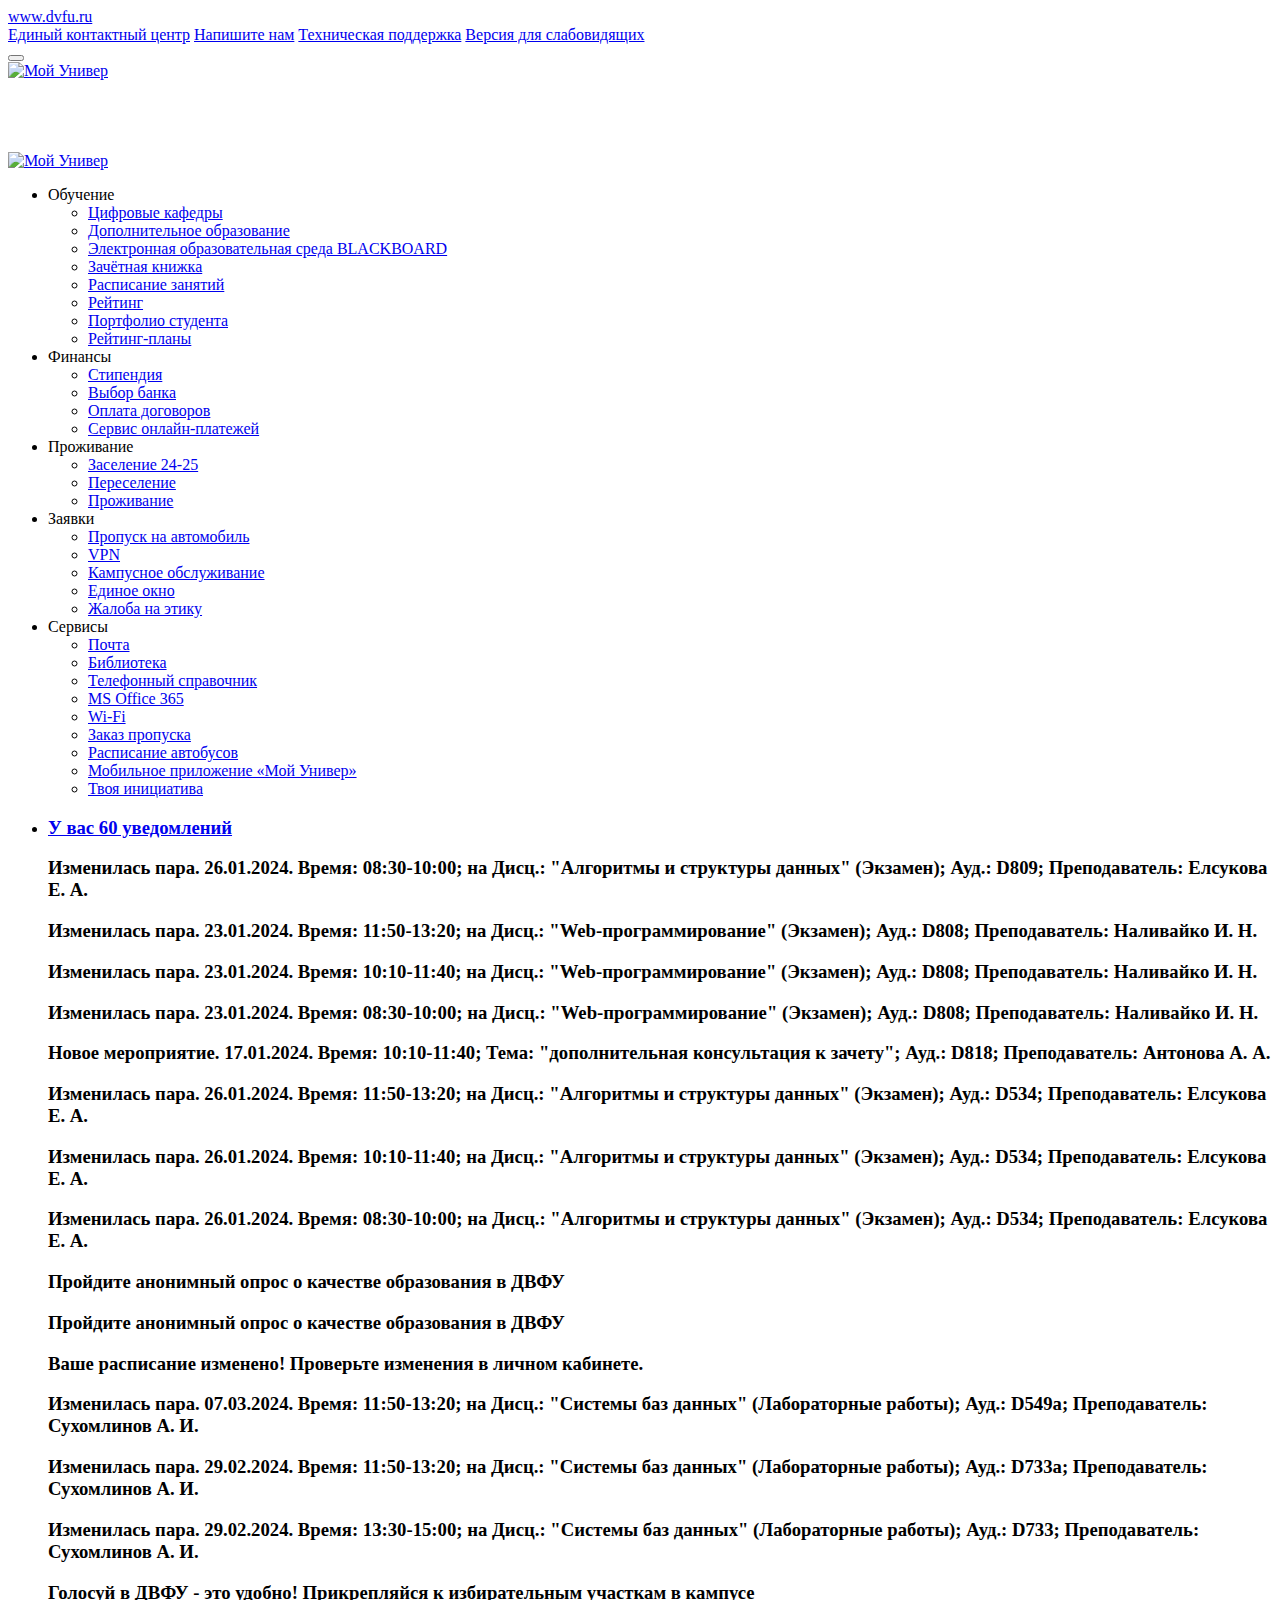
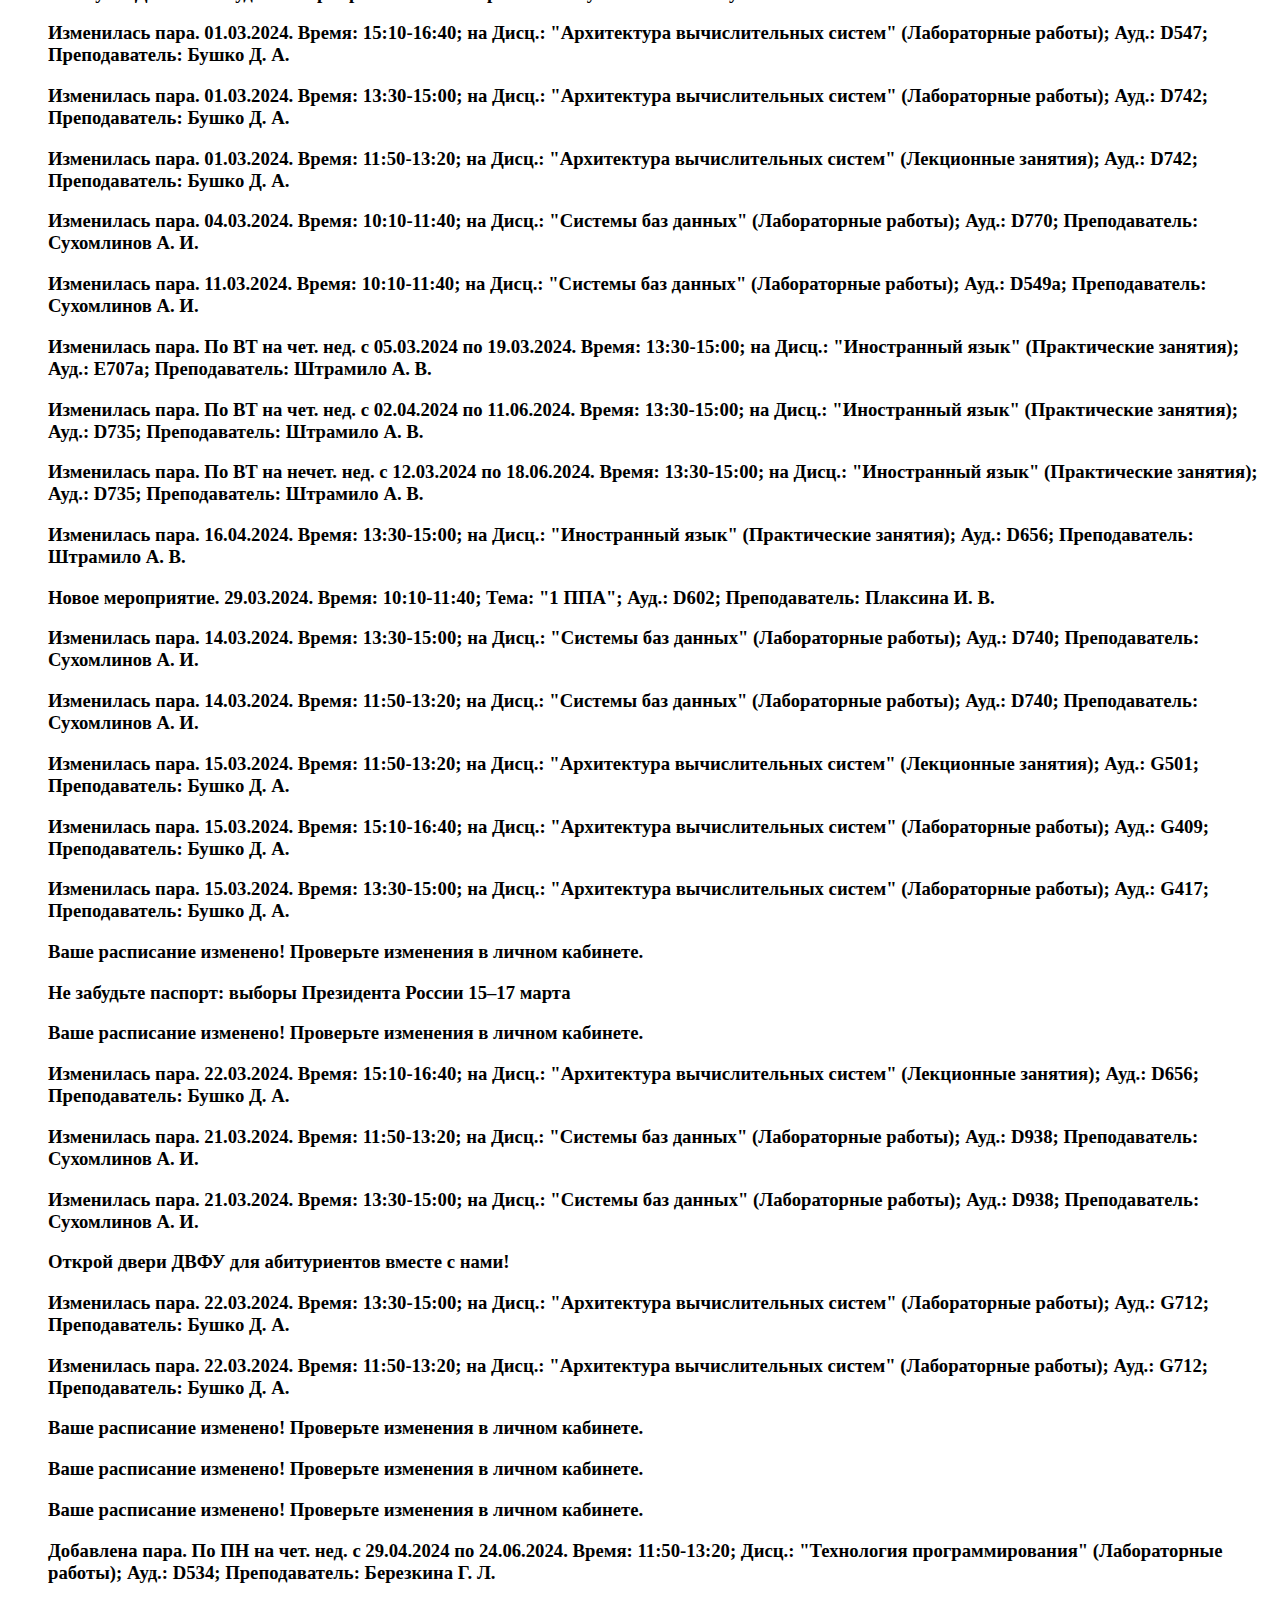
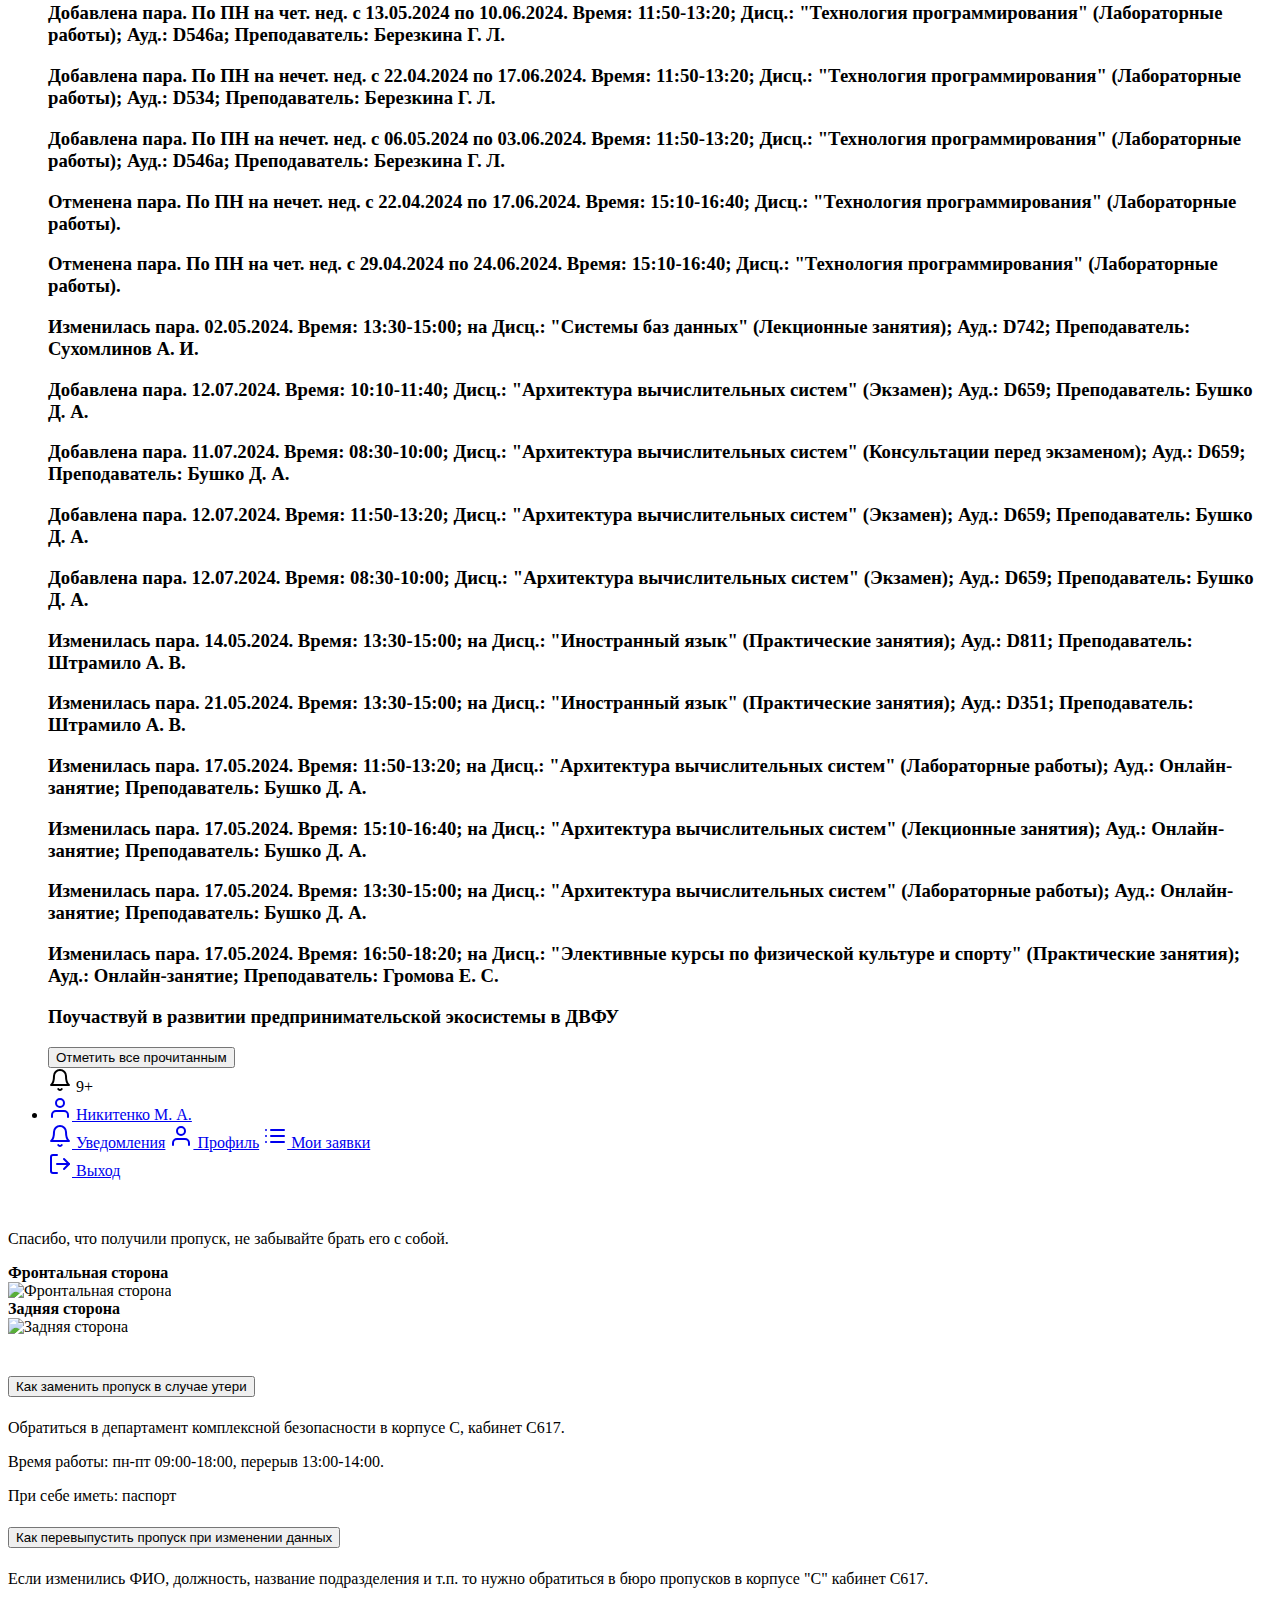
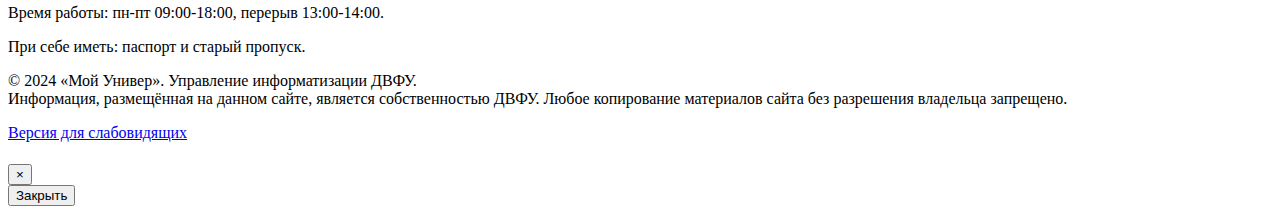
==== index.html @ 99bba761 "Add files via upload" ====
<!DOCTYPE html>
<html lang="ru"><head>
<meta http-equiv="content-type" content="text/html; charset=UTF-8">
    <meta http-equiv="X-UA-Compatible" content="IE=edge">
<meta charset="UTF-8">
<meta name="viewport" content="width=device-width, initial-scale=1">
<link rel="apple-touch-icon" href="https://univer.dvfu.ru/favicon/android-app-icon.webp?v=wAXxPe8bK4">
<link rel="shortcut icon" type="image/x-icon" href="https://univer.dvfu.ru/favicon/favicon.ico?v=wAXxPe8bK4">
<link rel="icon" type="image/png" sizes="16x16" href="https://univer.dvfu.ru/favicon/favicon-16x16.png?v=wAXxPe8bK4">
<link rel="icon" type="image/png" sizes="32x32" href="https://univer.dvfu.ru/favicon/favicon-32x32.png?v=wAXxPe8bK4">
<link rel="icon" type="image/png" sizes="48x48" href="https://univer.dvfu.ru/favicon/favicon-48x48.png?v=wAXxPe8bK4">
<link rel="manifest" href="https://univer.dvfu.ru/favicon/site.webmanifest?v=wAXxPe8bK4">
<link rel="mask-icon" href="https://univer.dvfu.ru/favicon/safari-pinned-tab.svg?v=wAXxPe8bK4" color="#5bbad5">
<meta name="apple-mobile-web-app-title" content="Мой Универ">
<meta name="application-name" content="Мой Универ">
<meta name="msapplication-TileColor" content="#2b5797">
<meta name="msapplication-TileImage" content="/favicon/mstile-144x144.png?v=wAXxPe8bK4">
<meta name="theme-color" content="#ffffff">

<meta name="apple-itunes-app" content="app-id=1508108372">
<meta name="google-play-app" content="app-id=ru.dvfu.univermobile">
<meta name="viewport" content="width=device-width, initial-scale=1.0">
<link rel="android-touch-icon" href="https://univer.dvfu.ru/favicon/android-app-icon.webp?v=wAXxPe8bK4">
<title>Заказ пропусков</title>
    <meta name="csrf-param" content="_csrf_univer">
<meta name="csrf-token" content="C3BTSju2RF48ddj6wgyXouMS9x3G5lmCY9jz1sazn-B-NxB-UPgtOVA6rJ-mPvyTi3ytL6moNMcHoMCQ8_zmvw==">
    <link href="%D0%97%D0%B0%D0%BA%D0%B0%D0%B7%20%D0%BF%D1%80%D0%BE%D0%BF%D1%83%D1%81%D0%BA%D0%BE%D0%B2_files/bootstrap.css" rel="stylesheet">
<link href="%D0%97%D0%B0%D0%BA%D0%B0%D0%B7%20%D0%BF%D1%80%D0%BE%D0%BF%D1%83%D1%81%D0%BA%D0%BE%D0%B2_files/app.css" rel="stylesheet">
<link href="%D0%97%D0%B0%D0%BA%D0%B0%D0%B7%20%D0%BF%D1%80%D0%BE%D0%BF%D1%83%D1%81%D0%BA%D0%BE%D0%B2_files/frontend.css" rel="stylesheet">
<link href="%D0%97%D0%B0%D0%BA%D0%B0%D0%B7%20%D0%BF%D1%80%D0%BE%D0%BF%D1%83%D1%81%D0%BA%D0%BE%D0%B2_files/notification.css" rel="stylesheet">
<script async="" src="%D0%97%D0%B0%D0%BA%D0%B0%D0%B7%20%D0%BF%D1%80%D0%BE%D0%BF%D1%83%D1%81%D0%BA%D0%BE%D0%B2_files/tag.js"></script><script>var appOptions = {"notificationUrl":"https:\/\/notify-univer.dvfu.ru\/api\/v1\/notifications","r":["undergraduate"],"t":"eyJ0eXAiOiJKV1QiLCJhbGciOiJIUzI1NiJ9.eyJpYXQiOjE3MTY4NjExMzQsImV4cCI6MTcxOTQ1MzEzNCwidWlkIjo1MzkzMiwidXNlcm5hbWUiOiJuaWtpdGVua28ubWEiLCJyb2xlIjoiYWRtaW4ifQ.15eblI_VGnPSDTKndE4finmcfzQtiFR2OF2ZHYJR0SM"};</script><style type="text/css">
.vue-modal-top,
.vue-modal-bottom,
.vue-modal-left,
.vue-modal-right,
.vue-modal-topRight,
.vue-modal-topLeft,
.vue-modal-bottomLeft,
.vue-modal-bottomRight {
  display: block;
  overflow: hidden;
  position: absolute;
  background: transparent;
  z-index: 9999999;
}
.vue-modal-topRight,
.vue-modal-topLeft,
.vue-modal-bottomLeft,
.vue-modal-bottomRight {
  width: 12px;
  height: 12px;
}
.vue-modal-top {
  right: 12;
  top: 0;
  width: 100%;
  height: 12px;
  cursor: n-resize;
}
.vue-modal-bottom {
  left: 0;
  bottom: 0;
  width: 100%;
  height: 12px;
  cursor: s-resize;
}
.vue-modal-left {
  left: 0;
  top: 0;
  width: 12px;
  height: 100%;
  cursor: w-resize;
}
.vue-modal-right {
  right: 0;
  top: 0;
  width: 12px;
  height: 100%;
  cursor: e-resize;
}
.vue-modal-topRight {
  right: 0;
  top: 0;
  background: transparent;
  cursor: ne-resize;
}
.vue-modal-topLeft {
  left: 0;
  top: 0;
  cursor: nw-resize;
}
.vue-modal-bottomLeft {
  left: 0;
  bottom: 0;
  cursor: sw-resize;
}
.vue-modal-bottomRight {
  right: 0;
  bottom: 0;
  cursor: se-resize;
}
#vue-modal-triangle::after {
  display: block;
  position: absolute;
  content: '';
  background: transparent;
  left: 0;
  top: 0;
  width: 0;
  height: 0;
  border-bottom: 10px solid #ddd;
  border-left: 10px solid transparent;
}
#vue-modal-triangle.clicked::after {
  border-bottom: 10px solid #369be9;
}
</style><style type="text/css">
.vm--block-scroll {
  overflow: hidden;
  width: 100vw;
}
.vm--container {
  position: fixed;
  box-sizing: border-box;
  left: 0;
  top: 0;
  width: 100%;
  height: 100vh;
  z-index: 999;
}
.vm--overlay {
  position: fixed;
  box-sizing: border-box;
  left: 0;
  top: 0;
  width: 100%;
  height: 100vh;
  background: rgba(0, 0, 0, 0.2);
  /* z-index: 999; */
  opacity: 1;
}
.vm--container.scrollable {
  height: 100%;
  min-height: 100vh;
  overflow-y: auto;
  -webkit-overflow-scrolling: touch;
}
.vm--modal {
  position: relative;
  overflow: hidden;
  box-sizing: border-box;

  background-color: white;
  border-radius: 3px;
  box-shadow: 0 20px 60px -2px rgba(27, 33, 58, 0.4);
}
.vm--container.scrollable .vm--modal {
  margin-bottom: 2px;
}
.vm--top-right-slot {
  display: block;
  position: absolute;
  right: 0;
  top: 0;
}
.vm-transition--overlay-enter-active,
.vm-transition--overlay-leave-active {
  transition: all 50ms;
}
.vm-transition--overlay-enter,
.vm-transition--overlay-leave-active {
  opacity: 0;
}
.vm-transition--modal-enter-active,
.vm-transition--modal-leave-active {
  transition: all 400ms;
}
.vm-transition--modal-enter,
.vm-transition--modal-leave-active {
  opacity: 0;
  transform: translateY(-20px);
}
.vm-transition--default-enter-active,
.vm-transition--default-leave-active {
  transition: all 2ms;
}
.vm-transition--default-enter,
.vm-transition--default-leave-active {
  opacity: 0;
}
</style><style type="text/css">
.vue-dialog {
  font-size: 14px;
}
.vue-dialog div {
  box-sizing: border-box;
}
.vue-dialog-content {
  flex: 1 0 auto;
  width: 100%;
  padding: 14px;
}
.vue-dialog-content-title {
  font-weight: 600;
  padding-bottom: 14px;
}
.vue-dialog-buttons {
  display: flex;
  flex: 0 1 auto;
  width: 100%;
  border-top: 1px solid #eee;
}
.vue-dialog-buttons-none {
  width: 100%;
  padding-bottom: 14px;
}
.vue-dialog-button {
  font-size: inherit;
  background: transparent;
  padding: 0;
  margin: 0;
  border: 0;
  cursor: pointer;
  box-sizing: border-box;
  line-height: 40px;
  height: 40px;
  color: inherit;
  font: inherit;
  outline: none;
}
.vue-dialog-button:hover {
  background: #f9f9f9;
}
.vue-dialog-button:active {
  background: #f3f3f3;
}
.vue-dialog-button:not(:first-of-type) {
  border-left: 1px solid #eee;
}
</style></head>
<body data-scrollprevented="false">



<div id="notify-bubble-layout" aria-atomic="true"></div>

<div class="panel" id="main">
    <div class="blue-top-header top-blue-header bg-blueColour py-2 d-none d-lg-block">
        <div class="container">
            <div class="row">
                <div class="col d-none d-md-inline-block">
                    <div class="">
                        <div class="float-left">
                            <a href="https://www.dvfu.ru/" title="ДВФУ" class="whiteColor text-uppercase font-weight-bold tc-whiteColor mb-0 mr-2 f-XS">www.dvfu.ru</a>
                        </div>
                        <div class="float-right">
                            <a href="https://univer.dvfu.ru/contacts" title="Единый контактный центр" class="whiteColor text-uppercase font-weight-bold tc-whiteColor mb-0 mr-2 f-XS">Единый контактный центр</a>
                            <a href="https://univer.dvfu.ru/feedback" title="Напишите нам" class="whiteColor text-uppercase font-weight-bold tc-whiteColor mb-0 mr-2 f-XS">Напишите нам</a>
                            <a href="https://1citil.dvfu.ru/itil_win/ru_RU/" title="Техническая поддержка" class="whiteColor text-uppercase font-weight-bold tc-whiteColor mb-0 mr-2 f-XS">Техническая поддержка</a>
                            <a href="#" class="bvi-open whiteColor text-uppercase font-weight-bold tc-whiteColor mb-0 mr-2 f-XS" title="Версия для слабовидящих"><i class="bvi-icon bvi-eye"></i> Версия для слабовидящих</a>
                        </div>
                    </div>
                </div>
            </div>
        </div>
    </div>

    <div class="bg-blur mobile-menu-blur" id="bg-blur" style="display: none;"></div>

    <header class="main-header " style="position: relative; top: 0px; margin-top: 0px;">
        <div class="container">
            <div class="row d-flex align-items-center">
                <div class="d-lg-none col-4 col-lg-3 align-baseline hamburger-btn">
                    <button class="hamburger hamburger--spin color-gray" type="button" id="mobileMenuOpen">
                    <span class="hamburger-box">
                        <span class="hamburger-inner"></span>
                    </span>
                    </button>
                </div>
                <div id="menu" class="menu d-lg-none" style="display: none">
                    <div class="menu-header"></div>
                    <div class="overflow-y-scroll pt-2 pb-7" id="menu-content">
                        <nav class="main-nav menu-vertical">
                            <ul>
                                <li>
                                    <a href="https://www.dvfu.ru/" target="_blank">
                                        <img src="%D0%97%D0%B0%D0%BA%D0%B0%D0%B7%20%D0%BF%D1%80%D0%BE%D0%BF%D1%83%D1%81%D0%BA%D0%BE%D0%B2_files/icon-sm-dvfu.svg" class="menu-icon mr-1">
                                        <span>Официальный сайт ДВФУ</span>
                                    </a>
                                </li>
                                <li>
                                    <a href="#" class="bvi-open">
                                        <svg xmlns="http://www.w3.org/2000/svg" width="24" height="24" viewBox="0 0 24 24" fill="none" stroke="currentColor" stroke-width="2" stroke-linecap="round" stroke-linejoin="round" class="feather feather-eye menu-icon mr-1"><path d="M1 12s4-8 11-8 11 8 11 8-4 8-11 8-11-8-11-8z"></path><circle cx="12" cy="12" r="3"></circle></svg>
                                        <span>Версия для слабовидящих</span>
                                    </a>
                                </li>
                            </ul>
                        </nav>
                        <nav class="main-nav menu-vertical">
                            <ul>
                                <li>
                                    <a href="https://univer.dvfu.ru/contacts" class="menu-link js-service-link">
                                        <svg xmlns="http://www.w3.org/2000/svg" width="24" height="24" viewBox="0 0 24 24" fill="none" stroke="currentColor" stroke-width="2" stroke-linecap="round" stroke-linejoin="round" class="feather feather-phone-call menu-icon mr-1"><path d="M15.05 5A5 5 0 0 1 19 8.95M15.05 1A9 9 0 0 1 23 8.94m-1 7.98v3a2 2 0 0 1-2.18 2 19.79 19.79 0 0 1-8.63-3.07 19.5 19.5 0 0 1-6-6 19.79 19.79 0 0 1-3.07-8.67A2 2 0 0 1 4.11 2h3a2 2 0 0 1 2 1.72 12.84 12.84 0 0 0 .7 2.81 2 2 0 0 1-.45 2.11L8.09 9.91a16 16 0 0 0 6 6l1.27-1.27a2 2 0 0 1 2.11-.45 12.84 12.84 0 0 0 2.81.7A2 2 0 0 1 22 16.92z"></path></svg>
                                        <span>Единый контактный центр</span>
                                    </a>
                                </li>
                                <li>
                                    <a href="https://univer.dvfu.ru/feedback" class="menu-link js-service-link">
                                        <svg xmlns="http://www.w3.org/2000/svg" width="24" height="24" viewBox="0 0 24 24" fill="none" stroke="currentColor" stroke-width="2" stroke-linecap="round" stroke-linejoin="round" class="feather feather-send menu-icon mr-1"><line x1="22" y1="2" x2="11" y2="13"></line><polygon points="22 2 15 22 11 13 2 9 22 2"></polygon></svg>
                                        <span>Напишите нам</span>
                                    </a>
                                </li>
                                <li>
                                    <a href="https://1citil.dvfu.ru/itil_win/ru_RU/" class="menu-link js-service-link">
                                        <svg xmlns="http://www.w3.org/2000/svg" width="24" height="24" viewBox="0 0 24 24" fill="none" stroke="currentColor" stroke-width="2" stroke-linecap="round" stroke-linejoin="round" class="feather feather-headphones menu-icon mr-1"><path d="M3 18v-6a9 9 0 0 1 18 0v6"></path><path d="M21 19a2 2 0 0 1-2 2h-1a2 2 0 0 1-2-2v-3a2 2 0 0 1 2-2h3zM3 19a2 2 0 0 0 2 2h1a2 2 0 0 0 2-2v-3a2 2 0 0 0-2-2H3z"></path></svg>
                                        <span>Техническая поддержка</span>
                                    </a>
                                </li>
                            </ul>
                        </nav>
                        <nav class="main-nav menu-vertical"><ul><li><h3>Обучение</h3><ul><li><a class="menu-link js-service-link" href="https://dpo.dvfu.ru/dd-new" data-service-id="93" data-service-title="Цифровые кафедры" data-service-name="dpo-link"><span class="service-icon menu-icon service-icon__dpo-link"></span> <span>Цифровые кафедры</span></a></li><li><a class="menu-link js-service-link" href="https://dpo.dvfu.ru/" data-service-id="90" data-service-title="Дополнительное образование" data-service-name="furtherEducation"><span class="service-icon menu-icon service-icon__furtherEducation"></span> <span>Дополнительное образование</span></a></li><li><a class="menu-link js-service-link" href="https://univer.dvfu.ru/page/service/blackboard" data-service-id="5" data-service-title="Электронная образовательная среда BLACKBOARD" data-service-name="blackboard"><span class="service-icon menu-icon service-icon__blackboard"></span> <span>Электронная образовательная среда BLACKBOARD</span></a></li><li><a class="menu-link js-service-link" href="https://univer.dvfu.ru/gradebook" data-service-id="31" data-service-title="Зачётная книжка" data-service-name="new-egradebook"><span class="service-icon menu-icon service-icon__new-egradebook"></span> <span>Зачётная книжка</span></a></li><li><a class="menu-link js-service-link" href="https://univer.dvfu.ru/schedule" data-service-id="48" data-service-title="Расписание занятий" data-service-name="class-schedules"><span class="service-icon menu-icon service-icon__class-schedules"></span> <span>Расписание занятий</span></a></li><li><a class="menu-link js-service-link" href="https://univer.dvfu.ru/rau" data-service-id="65" data-service-title="Рейтинг" data-service-name="rau"><span class="service-icon menu-icon service-icon__rau"></span> <span>Рейтинг</span></a></li><li><a class="menu-link js-service-link" href="https://univer.dvfu.ru/profile/portfolio" data-service-id="67" data-service-title="Портфолио студента" data-service-name="portfolio-student"><span class="service-icon menu-icon service-icon__portfolio-student"></span> <span>Портфолио студента</span></a></li><li><a class="menu-link js-service-link" href="https://univer.dvfu.ru/brs/rating-plan/" data-service-id="69" data-service-title="Рейтинг-планы" data-service-name="rating-plans"><span class="service-icon menu-icon service-icon__rating-plans"></span> <span>Рейтинг-планы</span></a></li></ul></li><li><h3>Финансы</h3><ul><li><a class="menu-link js-service-link" href="https://univer.dvfu.ru/payment/grant" data-service-id="36" data-service-title="Стипендия" data-service-name="grant"><span class="service-icon menu-icon service-icon__grant"></span> <span>Стипендия</span></a></li><li><a class="menu-link js-service-link" href="https://univer.dvfu.ru/bank/choose-bank/index" data-service-id="88" data-service-title="Выбор банка" data-service-name="choose-bank"><span class="service-icon menu-icon service-icon__choose-bank"></span> <span>Выбор банка</span></a></li><li><a class="menu-link js-service-link" href="https://univer.dvfu.ru/payment/contract/" data-service-id="85" data-service-title="Оплата договоров" data-service-name="contract-payment"><span class="service-icon menu-icon service-icon__contract-payment"></span> <span>Оплата договоров</span></a></li><li><a class="menu-link js-service-link" href="https://pay.dvfu.ru/" data-service-id="86" data-service-title="Сервис онлайн-платежей" data-service-name="pay-dvfu"><span class="service-icon menu-icon service-icon__pay-dvfu"></span> <span>Сервис онлайн-платежей</span></a></li></ul></li><li><h3>Проживание</h3><ul><li><a class="menu-link js-service-link" href="https://univer.dvfu.ru/settle" data-service-id="63" data-service-title="Заселение 24-25" data-service-name="settle"><span class="service-icon menu-icon service-icon__settle"></span> <span>Заселение 24-25</span></a></li><li><a class="menu-link js-service-link" href="https://univer.dvfu.ru/resettle" data-service-id="70" data-service-title="Переселение" data-service-name="resettle"><span class="service-icon menu-icon service-icon__resettle"></span> <span>Переселение</span></a></li><li><a class="menu-link js-service-link" href="https://univer.dvfu.ru/accommodation" data-service-id="71" data-service-title="Проживание" data-service-name="accommodation"><span class="service-icon menu-icon service-icon__accommodation"></span> <span>Проживание</span></a></li></ul></li><li><h3>Заявки</h3><ul><li><a class="menu-link js-service-link" href="https://univer.dvfu.ru/mfc/default/enquiry?id=car-pass" data-service-id="1" data-service-title="Пропуск на автомобиль" data-service-name="car-pass"><span class="service-icon menu-icon service-icon__car-pass"></span> <span>Пропуск на автомобиль</span></a></li><li><a class="menu-link js-service-link" href="https://univer.dvfu.ru/page/service/vpn-access" data-service-id="15" data-service-title="VPN" data-service-name="vpn-access"><span class="service-icon menu-icon service-icon__vpn-access"></span> <span>VPN</span></a></li><li><a class="menu-link js-service-link" href="https://univer.dvfu.ru/mfc/default/enquiry?id=facility-maintenance-request" data-service-id="42" data-service-title="Кампусное обслуживание" data-service-name="room-workplace-service"><span class="service-icon menu-icon service-icon__room-workplace-service"></span> <span>Кампусное обслуживание</span></a></li><li><a class="menu-link js-service-link" href="https://univer.dvfu.ru/mfc" data-service-id="80" data-service-title="Единое окно" data-service-name="mfc"><span class="service-icon menu-icon service-icon__mfc"></span> <span>Единое окно</span></a></li><li><a class="menu-link js-service-link" href="https://www.dvfu.ru/about/rectorate/32416/the-department-of-personnel-management/the-committee-on-ethics-and-official-conduct-of-employees-of-the-university/" data-service-id="92" data-service-title="Жалоба на этику" data-service-name="ethics-violation-complaint"><span class="service-icon menu-icon service-icon__ethics-violation-complaint"></span> <span>Жалоба на этику</span></a></li></ul></li><li><h3>Сервисы</h3><ul><li><a class="menu-link js-service-link" href="https://univer.dvfu.ru/page/service/email" data-service-id="16" data-service-title="Почта" data-service-name="email"><span class="service-icon menu-icon service-icon__email"></span> <span>Почта</span></a></li><li><a class="menu-link js-service-link" href="https://univer.dvfu.ru/page/service/library" data-service-id="21" data-service-title="Библиотека" data-service-name="library"><span class="service-icon menu-icon service-icon__library"></span> <span>Библиотека</span></a></li><li><a class="menu-link js-service-link" href="https://univer.dvfu.ru/phonebook" data-service-id="33" data-service-title="Телефонный справочник" data-service-name="phonebook"><span class="service-icon menu-icon service-icon__phonebook"></span> <span>Телефонный справочник</span></a></li><li><a class="menu-link js-service-link" href="https://univer.dvfu.ru/page/service/microsoft-office-365" data-service-id="38" data-service-title="MS Office 365" data-service-name="microsoft-office-365"><span class="service-icon menu-icon service-icon__microsoft-office-365"></span> <span>MS Office 365</span></a></li><li><a class="menu-link js-service-link" href="https://univer.dvfu.ru/page/service/wi-fi-access" data-service-id="47" data-service-title="Wi-Fi" data-service-name="wi-fi-access"><span class="service-icon menu-icon service-icon__wi-fi-access"></span> <span>Wi-Fi</span></a></li><li><a class="menu-link js-service-link" href="https://univer.dvfu.ru/pass" data-service-id="68" data-service-title="Заказ пропуска" data-service-name="pass"><span class="service-icon menu-icon service-icon__pass"></span> <span>Заказ пропуска</span></a></li><li><a class="menu-link js-service-link" href="https://univer.dvfu.ru/page/service/bus_schedule" data-service-id="75" data-service-title="Расписание автобусов" data-service-name="bus_schedule"><span class="service-icon menu-icon service-icon__bus_schedule"></span> <span>Расписание автобусов</span></a></li><li><a class="menu-link js-service-link" href="https://univer.dvfu.ru/page/service/mobile-app" data-service-id="83" data-service-title="Мобильное приложение «Мой Универ»" data-service-name="mobile-app"><span class="service-icon menu-icon service-icon__mobile-app"></span> <span>Мобильное приложение «Мой Универ»</span></a></li><li><a class="menu-link js-service-link" href="https://univer.dvfu.ru/studentProject" data-service-id="87" data-service-title="Твоя инициатива" data-service-name="student-project"><span class="service-icon menu-icon service-icon__student-project"></span> <span>Твоя инициатива</span></a></li></ul></li></ul></nav>                    </div>
                </div>
                <div class="col-4 col-lg-2 col-xl-2 px-1 logo-div">
                                        <a href="https://univer.dvfu.ru/" title="Мой Универ" class="border-0">
                                            <div id="desktopLogoDiv" class="d-none d-lg-block position-relative" style="height: 90px;">
                            <img id="desktopLogo" class="img-fluid position-relative main-logo" alt="Мой Универ" title="Мой Универ" src="%D0%97%D0%B0%D0%BA%D0%B0%D0%B7%20%D0%BF%D1%80%D0%BE%D0%BF%D1%83%D1%81%D0%BA%D0%BE%D0%B2_files/img-myuniver-logo.svg" style="">
                            <img id="desktopLogoMin" class="img-fluid position-absolute main-logo my-auto" style="height: 40px; top: 0px; bottom: 0px; display: none;" alt="Мой Универ" title="Мой Универ" src="%D0%97%D0%B0%D0%BA%D0%B0%D0%B7%20%D0%BF%D1%80%D0%BE%D0%BF%D1%83%D1%81%D0%BA%D0%BE%D0%B2_files/img-logo-symbol.svg">
                        </div>
                        <img id="mobileLogo" class="img-fluid d-lg-none position-relative main-logo" alt="Мой Универ" title="Мой Универ" src="%D0%97%D0%B0%D0%BA%D0%B0%D0%B7%20%D0%BF%D1%80%D0%BE%D0%BF%D1%83%D1%81%D0%BA%D0%BE%D0%B2_files/img-logo-symbol.svg">
                                            </a>
                                        </div>
                <div class="d-none d-lg-block col-lg-8 col-xl-7 position-static">
                    <nav class="main-nav menu-horizontal"><ul class="nav"><li><a id="dropdown-study" class="btn btn-link dropdown-toggle f-M" data-toggle="dropdown" aria-haspopup="true" aria-expanded="false">Обучение</a><ul class="dropdown-menu shadow-dropdown" aria-labelledby="dropdown-study"><li><a class="menu-link js-service-link" href="https://dpo.dvfu.ru/dd-new" data-service-id="93" data-service-title="Цифровые кафедры" data-service-name="dpo-link"><span class="service-icon menu-icon service-icon__dpo-link"></span> <span>Цифровые кафедры</span></a></li><li><a class="menu-link js-service-link" href="https://dpo.dvfu.ru/" data-service-id="90" data-service-title="Дополнительное образование" data-service-name="furtherEducation"><span class="service-icon menu-icon service-icon__furtherEducation"></span> <span>Дополнительное образование</span></a></li><li><a class="menu-link js-service-link" href="https://univer.dvfu.ru/page/service/blackboard" data-service-id="5" data-service-title="Электронная образовательная среда BLACKBOARD" data-service-name="blackboard"><span class="service-icon menu-icon service-icon__blackboard"></span> <span>Электронная образовательная среда BLACKBOARD</span></a></li><li><a class="menu-link js-service-link" href="https://univer.dvfu.ru/gradebook" data-service-id="31" data-service-title="Зачётная книжка" data-service-name="new-egradebook"><span class="service-icon menu-icon service-icon__new-egradebook"></span> <span>Зачётная книжка</span></a></li><li><a class="menu-link js-service-link" href="https://univer.dvfu.ru/schedule" data-service-id="48" data-service-title="Расписание занятий" data-service-name="class-schedules"><span class="service-icon menu-icon service-icon__class-schedules"></span> <span>Расписание занятий</span></a></li><li><a class="menu-link js-service-link" href="https://univer.dvfu.ru/rau" data-service-id="65" data-service-title="Рейтинг" data-service-name="rau"><span class="service-icon menu-icon service-icon__rau"></span> <span>Рейтинг</span></a></li><li><a class="menu-link js-service-link" href="https://univer.dvfu.ru/profile/portfolio" data-service-id="67" data-service-title="Портфолио студента" data-service-name="portfolio-student"><span class="service-icon menu-icon service-icon__portfolio-student"></span> <span>Портфолио студента</span></a></li><li><a class="menu-link js-service-link" href="https://univer.dvfu.ru/brs/rating-plan/" data-service-id="69" data-service-title="Рейтинг-планы" data-service-name="rating-plans"><span class="service-icon menu-icon service-icon__rating-plans"></span> <span>Рейтинг-планы</span></a></li></ul></li><li><a id="dropdown-finance" class="btn btn-link dropdown-toggle f-M" data-toggle="dropdown" aria-haspopup="true" aria-expanded="false">Финансы</a><ul class="dropdown-menu shadow-dropdown" aria-labelledby="dropdown-finance"><li><a class="menu-link js-service-link" href="https://univer.dvfu.ru/payment/grant" data-service-id="36" data-service-title="Стипендия" data-service-name="grant"><span class="service-icon menu-icon service-icon__grant"></span> <span>Стипендия</span></a></li><li><a class="menu-link js-service-link" href="https://univer.dvfu.ru/bank/choose-bank/index" data-service-id="88" data-service-title="Выбор банка" data-service-name="choose-bank"><span class="service-icon menu-icon service-icon__choose-bank"></span> <span>Выбор банка</span></a></li><li><a class="menu-link js-service-link" href="https://univer.dvfu.ru/payment/contract/" data-service-id="85" data-service-title="Оплата договоров" data-service-name="contract-payment"><span class="service-icon menu-icon service-icon__contract-payment"></span> <span>Оплата договоров</span></a></li><li><a class="menu-link js-service-link" href="https://pay.dvfu.ru/" data-service-id="86" data-service-title="Сервис онлайн-платежей" data-service-name="pay-dvfu"><span class="service-icon menu-icon service-icon__pay-dvfu"></span> <span>Сервис онлайн-платежей</span></a></li></ul></li><li><a id="dropdown-accommodation" class="btn btn-link dropdown-toggle f-M" data-toggle="dropdown" aria-haspopup="true" aria-expanded="false">Проживание</a><ul class="dropdown-menu shadow-dropdown" aria-labelledby="dropdown-accommodation"><li><a class="menu-link js-service-link" href="https://univer.dvfu.ru/settle" data-service-id="63" data-service-title="Заселение 24-25" data-service-name="settle"><span class="service-icon menu-icon service-icon__settle"></span> <span>Заселение 24-25</span></a></li><li><a class="menu-link js-service-link" href="https://univer.dvfu.ru/resettle" data-service-id="70" data-service-title="Переселение" data-service-name="resettle"><span class="service-icon menu-icon service-icon__resettle"></span> <span>Переселение</span></a></li><li><a class="menu-link js-service-link" href="https://univer.dvfu.ru/accommodation" data-service-id="71" data-service-title="Проживание" data-service-name="accommodation"><span class="service-icon menu-icon service-icon__accommodation"></span> <span>Проживание</span></a></li></ul></li><li><a id="dropdown-applications" class="btn btn-link dropdown-toggle f-M" data-toggle="dropdown" aria-haspopup="true" aria-expanded="false">Заявки</a><ul class="dropdown-menu shadow-dropdown" aria-labelledby="dropdown-applications"><li><a class="menu-link js-service-link" href="https://univer.dvfu.ru/mfc/default/enquiry?id=car-pass" data-service-id="1" data-service-title="Пропуск на автомобиль" data-service-name="car-pass"><span class="service-icon menu-icon service-icon__car-pass"></span> <span>Пропуск на автомобиль</span></a></li><li><a class="menu-link js-service-link" href="https://univer.dvfu.ru/page/service/vpn-access" data-service-id="15" data-service-title="VPN" data-service-name="vpn-access"><span class="service-icon menu-icon service-icon__vpn-access"></span> <span>VPN</span></a></li><li><a class="menu-link js-service-link" href="https://univer.dvfu.ru/mfc/default/enquiry?id=facility-maintenance-request" data-service-id="42" data-service-title="Кампусное обслуживание" data-service-name="room-workplace-service"><span class="service-icon menu-icon service-icon__room-workplace-service"></span> <span>Кампусное обслуживание</span></a></li><li><a class="menu-link js-service-link" href="https://univer.dvfu.ru/mfc" data-service-id="80" data-service-title="Единое окно" data-service-name="mfc"><span class="service-icon menu-icon service-icon__mfc"></span> <span>Единое окно</span></a></li><li><a class="menu-link js-service-link" href="https://www.dvfu.ru/about/rectorate/32416/the-department-of-personnel-management/the-committee-on-ethics-and-official-conduct-of-employees-of-the-university/" data-service-id="92" data-service-title="Жалоба на этику" data-service-name="ethics-violation-complaint"><span class="service-icon menu-icon service-icon__ethics-violation-complaint"></span> <span>Жалоба на этику</span></a></li></ul></li><li><a id="dropdown-services" class="btn btn-link dropdown-toggle f-M" data-toggle="dropdown" aria-haspopup="true" aria-expanded="false">Сервисы</a><ul class="dropdown-menu shadow-dropdown" aria-labelledby="dropdown-services"><li><a class="menu-link js-service-link" href="https://univer.dvfu.ru/page/service/email" data-service-id="16" data-service-title="Почта" data-service-name="email"><span class="service-icon menu-icon service-icon__email"></span> <span>Почта</span></a></li><li><a class="menu-link js-service-link" href="https://univer.dvfu.ru/page/service/library" data-service-id="21" data-service-title="Библиотека" data-service-name="library"><span class="service-icon menu-icon service-icon__library"></span> <span>Библиотека</span></a></li><li><a class="menu-link js-service-link" href="https://univer.dvfu.ru/phonebook" data-service-id="33" data-service-title="Телефонный справочник" data-service-name="phonebook"><span class="service-icon menu-icon service-icon__phonebook"></span> <span>Телефонный справочник</span></a></li><li><a class="menu-link js-service-link" href="https://univer.dvfu.ru/page/service/microsoft-office-365" data-service-id="38" data-service-title="MS Office 365" data-service-name="microsoft-office-365"><span class="service-icon menu-icon service-icon__microsoft-office-365"></span> <span>MS Office 365</span></a></li><li><a class="menu-link js-service-link" href="https://univer.dvfu.ru/page/service/wi-fi-access" data-service-id="47" data-service-title="Wi-Fi" data-service-name="wi-fi-access"><span class="service-icon menu-icon service-icon__wi-fi-access"></span> <span>Wi-Fi</span></a></li><li><a class="menu-link js-service-link" href="https://univer.dvfu.ru/pass" data-service-id="68" data-service-title="Заказ пропуска" data-service-name="pass"><span class="service-icon menu-icon service-icon__pass"></span> <span>Заказ пропуска</span></a></li><li><a class="menu-link js-service-link" href="https://univer.dvfu.ru/page/service/bus_schedule" data-service-id="75" data-service-title="Расписание автобусов" data-service-name="bus_schedule"><span class="service-icon menu-icon service-icon__bus_schedule"></span> <span>Расписание автобусов</span></a></li><li><a class="menu-link js-service-link" href="https://univer.dvfu.ru/page/service/mobile-app" data-service-id="83" data-service-title="Мобильное приложение «Мой Универ»" data-service-name="mobile-app"><span class="service-icon menu-icon service-icon__mobile-app"></span> <span>Мобильное приложение «Мой Универ»</span></a></li><li><a class="menu-link js-service-link" href="https://univer.dvfu.ru/studentProject" data-service-id="87" data-service-title="Твоя инициатива" data-service-name="student-project"><span class="service-icon menu-icon service-icon__student-project"></span> <span>Твоя инициатива</span></a></li></ul></li></ul></nav>                </div>
                <div class="col-4 col-lg-2 col-xl-3 pl-0 align-baseline">
                    <nav class="actions-nav">
                        <ul class="nav f-M justify-content-end">
                            <li class="nav-item">
                                <div tabindex="-1" class="nav-link pl-0"><div class="notification-popup shadow-dropdown d-none"><h3 class="nothing"><a href="https://univer.dvfu.ru/notification/">У вас 60 уведомлений</a></h3> <div class="notification-popup__notifications mb-2"><div class="notify-element info"><h3 class="notification-header">Изменилась
 пара.  26.01.2024. Время: 08:30-10:00; на Дисц.: "Алгоритмы и структуры
 данных" (Экзамен); Ауд.: D809; Преподаватель: Елсукова Е. А.</h3> <p class="created-at"></p></div><div class="notify-element info"><h3 class="notification-header">Изменилась
 пара.  23.01.2024. Время: 11:50-13:20; на Дисц.: "Web-программирование"
 (Экзамен); Ауд.: D808; Преподаватель: Наливайко И. Н.</h3> <p class="created-at"></p></div><div class="notify-element info"><h3 class="notification-header">Изменилась
 пара.  23.01.2024. Время: 10:10-11:40; на Дисц.: "Web-программирование"
 (Экзамен); Ауд.: D808; Преподаватель: Наливайко И. Н.</h3> <p class="created-at"></p></div><div class="notify-element info"><h3 class="notification-header">Изменилась
 пара.  23.01.2024. Время: 08:30-10:00; на Дисц.: "Web-программирование"
 (Экзамен); Ауд.: D808; Преподаватель: Наливайко И. Н.</h3> <p class="created-at"></p></div><div class="notify-element info"><h3 class="notification-header">Новое
 мероприятие. 17.01.2024. Время: 10:10-11:40; Тема: "дополнительная 
консультация к зачету"; Ауд.: D818; Преподаватель: Антонова А. А.</h3> <p class="created-at"></p></div><div class="notify-element info"><h3 class="notification-header">Изменилась
 пара.  26.01.2024. Время: 11:50-13:20; на Дисц.: "Алгоритмы и структуры
 данных" (Экзамен); Ауд.: D534; Преподаватель: Елсукова Е. А.</h3> <p class="created-at"></p></div><div class="notify-element info"><h3 class="notification-header">Изменилась
 пара.  26.01.2024. Время: 10:10-11:40; на Дисц.: "Алгоритмы и структуры
 данных" (Экзамен); Ауд.: D534; Преподаватель: Елсукова Е. А.</h3> <p class="created-at"></p></div><div class="notify-element info"><h3 class="notification-header">Изменилась
 пара.  26.01.2024. Время: 08:30-10:00; на Дисц.: "Алгоритмы и структуры
 данных" (Экзамен); Ауд.: D534; Преподаватель: Елсукова Е. А.</h3> <p class="created-at"></p></div><div class="notify-element info"><h3 class="notification-header">Пройдите анонимный опрос о качестве образования в ДВФУ</h3> <p class="created-at"></p></div><div class="notify-element info"><h3 class="notification-header">Пройдите анонимный опрос о качестве образования в ДВФУ</h3> <p class="created-at"></p></div><div class="notify-element info"><h3 class="notification-header">Ваше расписание изменено! Проверьте изменения в личном кабинете.</h3> <p class="created-at"></p></div><div class="notify-element info"><h3 class="notification-header">Изменилась
 пара.  07.03.2024. Время: 11:50-13:20; на Дисц.: "Системы баз данных" 
(Лабораторные работы); Ауд.: D549а; Преподаватель: Сухомлинов А. И.</h3> <p class="created-at"></p></div><div class="notify-element info"><h3 class="notification-header">Изменилась
 пара.  29.02.2024. Время: 11:50-13:20; на Дисц.: "Системы баз данных" 
(Лабораторные работы); Ауд.: D733а; Преподаватель: Сухомлинов А. И.</h3> <p class="created-at"></p></div><div class="notify-element info"><h3 class="notification-header">Изменилась
 пара.  29.02.2024. Время: 13:30-15:00; на Дисц.: "Системы баз данных" 
(Лабораторные работы); Ауд.: D733; Преподаватель: Сухомлинов А. И.</h3> <p class="created-at"></p></div><div class="notify-element info"><h3 class="notification-header">Голосуй в ДВФУ - это удобно! Прикрепляйся к избирательным участкам в кампусе</h3> <p class="created-at"></p></div><div class="notify-element info"><h3 class="notification-header">Изменилась
 пара.  01.03.2024. Время: 15:10-16:40; на Дисц.: "Архитектура 
вычислительных систем" (Лабораторные работы); Ауд.: D547; Преподаватель:
 Бушко Д. А.</h3> <p class="created-at"></p></div><div class="notify-element info"><h3 class="notification-header">Изменилась
 пара.  01.03.2024. Время: 13:30-15:00; на Дисц.: "Архитектура 
вычислительных систем" (Лабораторные работы); Ауд.: D742; Преподаватель:
 Бушко Д. А.</h3> <p class="created-at"></p></div><div class="notify-element info"><h3 class="notification-header">Изменилась
 пара.  01.03.2024. Время: 11:50-13:20; на Дисц.: "Архитектура 
вычислительных систем" (Лекционные занятия); Ауд.: D742; Преподаватель: 
Бушко Д. А.</h3> <p class="created-at"></p></div><div class="notify-element info"><h3 class="notification-header">Изменилась
 пара.  04.03.2024. Время: 10:10-11:40; на Дисц.: "Системы баз данных" 
(Лабораторные работы); Ауд.: D770; Преподаватель: Сухомлинов А. И.</h3> <p class="created-at"></p></div><div class="notify-element info"><h3 class="notification-header">Изменилась
 пара.  11.03.2024. Время: 10:10-11:40; на Дисц.: "Системы баз данных" 
(Лабораторные работы); Ауд.: D549а; Преподаватель: Сухомлинов А. И.</h3> <p class="created-at"></p></div><div class="notify-element info"><h3 class="notification-header">Изменилась
 пара. По ВТ на чет. нед.  с 05.03.2024 по 19.03.2024. Время: 
13:30-15:00; на Дисц.: "Иностранный язык" (Практические занятия); Ауд.: 
E707а; Преподаватель: Штрамило А. В.</h3> <p class="created-at"></p></div><div class="notify-element info"><h3 class="notification-header">Изменилась
 пара. По ВТ на чет. нед.  с 02.04.2024 по 11.06.2024. Время: 
13:30-15:00; на Дисц.: "Иностранный язык" (Практические занятия); Ауд.: 
D735; Преподаватель: Штрамило А. В.</h3> <p class="created-at"></p></div><div class="notify-element info"><h3 class="notification-header">Изменилась
 пара. По ВТ на нечет. нед.  с 12.03.2024 по 18.06.2024. Время: 
13:30-15:00; на Дисц.: "Иностранный язык" (Практические занятия); Ауд.: 
D735; Преподаватель: Штрамило А. В.</h3> <p class="created-at"></p></div><div class="notify-element info"><h3 class="notification-header">Изменилась
 пара.  16.04.2024. Время: 13:30-15:00; на Дисц.: "Иностранный язык" 
(Практические занятия); Ауд.: D656; Преподаватель: Штрамило А. В.</h3> <p class="created-at"></p></div><div class="notify-element info"><h3 class="notification-header">Новое мероприятие. 29.03.2024. Время: 10:10-11:40; Тема: "1 ППА"; Ауд.: D602; Преподаватель: Плаксина И. В.</h3> <p class="created-at"></p></div><div class="notify-element info"><h3 class="notification-header">Изменилась
 пара.  14.03.2024. Время: 13:30-15:00; на Дисц.: "Системы баз данных" 
(Лабораторные работы); Ауд.: D740; Преподаватель: Сухомлинов А. И.</h3> <p class="created-at"></p></div><div class="notify-element info"><h3 class="notification-header">Изменилась
 пара.  14.03.2024. Время: 11:50-13:20; на Дисц.: "Системы баз данных" 
(Лабораторные работы); Ауд.: D740; Преподаватель: Сухомлинов А. И.</h3> <p class="created-at"></p></div><div class="notify-element info"><h3 class="notification-header">Изменилась
 пара.  15.03.2024. Время: 11:50-13:20; на Дисц.: "Архитектура 
вычислительных систем" (Лекционные занятия); Ауд.: G501; Преподаватель: 
Бушко Д. А.</h3> <p class="created-at"></p></div><div class="notify-element info"><h3 class="notification-header">Изменилась
 пара.  15.03.2024. Время: 15:10-16:40; на Дисц.: "Архитектура 
вычислительных систем" (Лабораторные работы); Ауд.: G409; Преподаватель:
 Бушко Д. А.</h3> <p class="created-at"></p></div><div class="notify-element info"><h3 class="notification-header">Изменилась
 пара.  15.03.2024. Время: 13:30-15:00; на Дисц.: "Архитектура 
вычислительных систем" (Лабораторные работы); Ауд.: G417; Преподаватель:
 Бушко Д. А.</h3> <p class="created-at"></p></div><div class="notify-element info"><h3 class="notification-header">Ваше расписание изменено! Проверьте изменения в личном кабинете.</h3> <p class="created-at"></p></div><div class="notify-element info"><h3 class="notification-header">Не забудьте паспорт: выборы Президента России 15–17&nbsp;марта</h3> <p class="created-at"></p></div><div class="notify-element info"><h3 class="notification-header">Ваше расписание изменено! Проверьте изменения в личном кабинете.</h3> <p class="created-at"></p></div><div class="notify-element info"><h3 class="notification-header">Изменилась
 пара.  22.03.2024. Время: 15:10-16:40; на Дисц.: "Архитектура 
вычислительных систем" (Лекционные занятия); Ауд.: D656; Преподаватель: 
Бушко Д. А.</h3> <p class="created-at"></p></div><div class="notify-element info"><h3 class="notification-header">Изменилась
 пара.  21.03.2024. Время: 11:50-13:20; на Дисц.: "Системы баз данных" 
(Лабораторные работы); Ауд.: D938; Преподаватель: Сухомлинов А. И.</h3> <p class="created-at"></p></div><div class="notify-element info"><h3 class="notification-header">Изменилась
 пара.  21.03.2024. Время: 13:30-15:00; на Дисц.: "Системы баз данных" 
(Лабораторные работы); Ауд.: D938; Преподаватель: Сухомлинов А. И.</h3> <p class="created-at"></p></div><div class="notify-element info"><h3 class="notification-header">Открой двери ДВФУ для абитуриентов вместе с нами!</h3> <p class="created-at"></p></div><div class="notify-element info"><h3 class="notification-header">Изменилась
 пара.  22.03.2024. Время: 13:30-15:00; на Дисц.: "Архитектура 
вычислительных систем" (Лабораторные работы); Ауд.: G712; Преподаватель:
 Бушко Д. А.</h3> <p class="created-at"></p></div><div class="notify-element info"><h3 class="notification-header">Изменилась
 пара.  22.03.2024. Время: 11:50-13:20; на Дисц.: "Архитектура 
вычислительных систем" (Лабораторные работы); Ауд.: G712; Преподаватель:
 Бушко Д. А.</h3> <p class="created-at"></p></div><div class="notify-element info"><h3 class="notification-header">Ваше расписание изменено! Проверьте изменения в личном кабинете.</h3> <p class="created-at"></p></div><div class="notify-element info"><h3 class="notification-header">Ваше расписание изменено! Проверьте изменения в личном кабинете.</h3> <p class="created-at"></p></div><div class="notify-element info"><h3 class="notification-header">Ваше расписание изменено! Проверьте изменения в личном кабинете.</h3> <p class="created-at"></p></div><div class="notify-element info"><h3 class="notification-header">Добавлена
 пара. По ПН на чет. нед. с 29.04.2024 по 24.06.2024. Время: 
11:50-13:20; Дисц.: "Технология программирования" (Лабораторные работы);
 Ауд.: D534; Преподаватель: Березкина Г. Л.</h3> <p class="created-at"></p></div><div class="notify-element info"><h3 class="notification-header">Добавлена
 пара. По ПН на чет. нед. с 13.05.2024 по 10.06.2024. Время: 
11:50-13:20; Дисц.: "Технология программирования" (Лабораторные работы);
 Ауд.: D546а; Преподаватель: Березкина Г. Л.</h3> <p class="created-at"></p></div><div class="notify-element info"><h3 class="notification-header">Добавлена
 пара. По ПН на нечет. нед. с 22.04.2024 по 17.06.2024. Время: 
11:50-13:20; Дисц.: "Технология программирования" (Лабораторные работы);
 Ауд.: D534; Преподаватель: Березкина Г. Л.</h3> <p class="created-at"></p></div><div class="notify-element info"><h3 class="notification-header">Добавлена
 пара. По ПН на нечет. нед. с 06.05.2024 по 03.06.2024. Время: 
11:50-13:20; Дисц.: "Технология программирования" (Лабораторные работы);
 Ауд.: D546а; Преподаватель: Березкина Г. Л.</h3> <p class="created-at"></p></div><div class="notify-element info"><h3 class="notification-header">Отменена
 пара. По ПН на нечет. нед.  с 22.04.2024 по 17.06.2024. Время: 
15:10-16:40; Дисц.: "Технология программирования" (Лабораторные работы).</h3> <p class="created-at"></p></div><div class="notify-element info"><h3 class="notification-header">Отменена
 пара. По ПН на чет. нед.  с 29.04.2024 по 24.06.2024. Время: 
15:10-16:40; Дисц.: "Технология программирования" (Лабораторные работы).</h3> <p class="created-at"></p></div><div class="notify-element info"><h3 class="notification-header">Изменилась
 пара.  02.05.2024. Время: 13:30-15:00; на Дисц.: "Системы баз данных" 
(Лекционные занятия); Ауд.: D742; Преподаватель: Сухомлинов А. И.</h3> <p class="created-at"></p></div><div class="notify-element info"><h3 class="notification-header">Добавлена
 пара. 12.07.2024. Время: 10:10-11:40; Дисц.: "Архитектура 
вычислительных систем" (Экзамен); Ауд.: D659; Преподаватель: Бушко Д. А.</h3> <p class="created-at"></p></div><div class="notify-element info"><h3 class="notification-header">Добавлена
 пара. 11.07.2024. Время: 08:30-10:00; Дисц.: "Архитектура 
вычислительных систем" (Консультации перед экзаменом); Ауд.: D659; 
Преподаватель: Бушко Д. А.</h3> <p class="created-at"></p></div><div class="notify-element info"><h3 class="notification-header">Добавлена
 пара. 12.07.2024. Время: 11:50-13:20; Дисц.: "Архитектура 
вычислительных систем" (Экзамен); Ауд.: D659; Преподаватель: Бушко Д. А.</h3> <p class="created-at"></p></div><div class="notify-element info"><h3 class="notification-header">Добавлена
 пара. 12.07.2024. Время: 08:30-10:00; Дисц.: "Архитектура 
вычислительных систем" (Экзамен); Ауд.: D659; Преподаватель: Бушко Д. А.</h3> <p class="created-at"></p></div><div class="notify-element info"><h3 class="notification-header">Изменилась
 пара.  14.05.2024. Время: 13:30-15:00; на Дисц.: "Иностранный язык" 
(Практические занятия); Ауд.: D811; Преподаватель: Штрамило А. В.</h3> <p class="created-at"></p></div><div class="notify-element info"><h3 class="notification-header">Изменилась
 пара.  21.05.2024. Время: 13:30-15:00; на Дисц.: "Иностранный язык" 
(Практические занятия); Ауд.: D351; Преподаватель: Штрамило А. В.</h3> <p class="created-at"></p></div><div class="notify-element info"><h3 class="notification-header">Изменилась
 пара.  17.05.2024. Время: 11:50-13:20; на Дисц.: "Архитектура 
вычислительных систем" (Лабораторные работы); Ауд.: Онлайн-занятие; 
Преподаватель: Бушко Д. А.</h3> <p class="created-at"></p></div><div class="notify-element info"><h3 class="notification-header">Изменилась
 пара.  17.05.2024. Время: 15:10-16:40; на Дисц.: "Архитектура 
вычислительных систем" (Лекционные занятия); Ауд.: Онлайн-занятие; 
Преподаватель: Бушко Д. А.</h3> <p class="created-at"></p></div><div class="notify-element info"><h3 class="notification-header">Изменилась
 пара.  17.05.2024. Время: 13:30-15:00; на Дисц.: "Архитектура 
вычислительных систем" (Лабораторные работы); Ауд.: Онлайн-занятие; 
Преподаватель: Бушко Д. А.</h3> <p class="created-at"></p></div><div class="notify-element info"><h3 class="notification-header">Изменилась
 пара.  17.05.2024. Время: 16:50-18:20; на Дисц.: "Элективные курсы по 
физической культуре и спорту" (Практические занятия); Ауд.: 
Онлайн-занятие; Преподаватель: Громова Е. С.</h3> <p class="created-at"></p></div><div class="notify-element info"><h3 class="notification-header">Поучаствуй в развитии предпринимательской экосистемы в ДВФУ</h3> <p class="created-at"></p></div></div> <div class="d-flex justify-content-center"><button class="btn btn-link p-0 f-S text-uppercase">Отметить все прочитанным</button></div> <!----></div> <i><svg xmlns="http://www.w3.org/2000/svg" width="24" height="24" viewBox="0 0 24 24" fill="none" stroke="currentColor" stroke-width="2" stroke-linecap="round" stroke-linejoin="round" class="feather feather-bell"><path d="M18 8A6 6 0 0 0 6 8c0 7-3 9-3 9h18s-3-2-3-9"></path><path d="M13.73 21a2 2 0 0 1-3.46 0"></path></svg></i> <span class="red-dot">9+</span></div>
                            </li>
                            <li class="nav-item pl-sm-0">
                                <a href="#" class="nav-link" data-toggle="dropdown" role="button" aria-haspopup="true" aria-expanded="false">
                                    </a><div class="d-inline"><a href="#" class="nav-link" data-toggle="dropdown" role="button" aria-haspopup="true" aria-expanded="false">
                                        <svg xmlns="http://www.w3.org/2000/svg" width="24" height="24" viewBox="0 0 24 24" fill="none" stroke="currentColor" stroke-width="2" stroke-linecap="round" stroke-linejoin="round" class="feather feather-user icon-user-profile"><path d="M20 21v-2a4 4 0 0 0-4-4H8a4 4 0 0 0-4 4v2"></path><circle cx="12" cy="7" r="4"></circle></svg>
                                        <span class="d-none d-xl-inline-block user-profile-name" title="Никитенко М. А.">
                                            Никитенко М. А.                                        </span>
                                        <span class="d-none d-md-inline dropdown-toggle"></span>
                                        </a><div class="dropdown-menu shadow-dropdown"><a href="#" class="nav-link" data-toggle="dropdown" role="button" aria-haspopup="true" aria-expanded="false">
                                            <div class="dropdown-divider"></div>
                                            </a><a href="#" class="dropdown-item d-none d-md-block d-lg-none" data-toggle="tooltip" data-placement="top" title="Уведомления"><svg xmlns="http://www.w3.org/2000/svg" width="24" height="24" viewBox="0 0 24 24" fill="none" stroke="currentColor" stroke-width="2" stroke-linecap="round" stroke-linejoin="round" class="feather feather-bell icon-N mr-1"><path d="M18 8A6 6 0 0 0 6 8c0 7-3 9-3 9h18s-3-2-3-9"></path><path d="M13.73 21a2 2 0 0 1-3.46 0"></path></svg> Уведомления</a>
                                            <a class="dropdown-item" href="https://univer.dvfu.ru/profile"><svg xmlns="http://www.w3.org/2000/svg" width="24" height="24" viewBox="0 0 24 24" fill="none" stroke="currentColor" stroke-width="2" stroke-linecap="round" stroke-linejoin="round" class="feather feather-user icon-N mr-1"><path d="M20 21v-2a4 4 0 0 0-4-4H8a4 4 0 0 0-4 4v2"></path><circle cx="12" cy="7" r="4"></circle></svg> Профиль</a>
                                            <a class="dropdown-item" href="https://univer.dvfu.ru/userRequest"><svg xmlns="http://www.w3.org/2000/svg" width="24" height="24" viewBox="0 0 24 24" fill="none" stroke="currentColor" stroke-width="2" stroke-linecap="round" stroke-linejoin="round" class="feather feather-list icon-N mr-1"><line x1="8" y1="6" x2="21" y2="6"></line><line x1="8" y1="12" x2="21" y2="12"></line><line x1="8" y1="18" x2="21" y2="18"></line><line x1="3" y1="6" x2="3.01" y2="6"></line><line x1="3" y1="12" x2="3.01" y2="12"></line><line x1="3" y1="18" x2="3.01" y2="18"></line></svg> Мои заявки</a>
                                            <div class="dropdown-divider"></div>
                                                                                        <a class="dropdown-item" href="https://esa.dvfu.ru/logout"><svg xmlns="http://www.w3.org/2000/svg" width="24" height="24" viewBox="0 0 24 24" fill="none" stroke="currentColor" stroke-width="2" stroke-linecap="round" stroke-linejoin="round" class="feather feather-log-out icon-N"><path d="M9 21H5a2 2 0 0 1-2-2V5a2 2 0 0 1 2-2h4"></path><polyline points="16 17 21 12 16 7"></polyline><line x1="21" y1="12" x2="9" y2="12"></line></svg> Выход</a>
                                        </div>
                                    </div>
                                
                            </li>
                        </ul>
                    </nav>
                </div>
            </div>
        </div>
    </header>

    <div class="content my-3 mb-6">
<div class="container mb-3">
    <div class="row justify-content-center">
        <div class="col-xl-6 col-lg-8 col-md-12">
            <div class="card">
                <div class="card-body text-center p-5">
                    <img src="%D0%97%D0%B0%D0%BA%D0%B0%D0%B7%20%D0%BF%D1%80%D0%BE%D0%BF%D1%83%D1%81%D0%BA%D0%BE%D0%B2_files/icon-pass-received.png" alt="">                    <p>
                                                    Спасибо, что 
получили пропуск, не забывайте брать его с собой.                       
                     </p>
                    <div class="row">
                        <div class="col-md-6 text-center">
                            <div class="mb-1"><strong>Фронтальная сторона</strong></div>
                            <img src="photo_2024-06-23_16-07-15.png" class="img-fluid" alt="Фронтальная сторона">
                        </div>
                        <div class="col-md-6 text-center">
                            <div class="mb-1"><strong>Задняя сторона</strong></div>
                            <img src="%D0%97%D0%B0%D0%BA%D0%B0%D0%B7%20%D0%BF%D1%80%D0%BE%D0%BF%D1%83%D1%81%D0%BA%D0%BE%D0%B2_files/institut-matematiki-i-komputernyh-tehnologij-skola-1-nik_002.png" class="img-fluid" alt="Задняя сторона">
                        </div>
                    </div>

                                            <div class="mt-3 text-center">
                            <a href="https://univer.dvfu.ru/pass/wallet/save-apple-wallet-pass"><img src="%D0%97%D0%B0%D0%BA%D0%B0%D0%B7%20%D0%BF%D1%80%D0%BE%D0%BF%D1%83%D1%81%D0%BA%D0%BE%D0%B2_files/btn-add-to-apple-wallet.svg" alt="" style="width: 200px; height: auto"></a>                        </div>
                                    </div>

                <div id="accordion">
                    <div class="mb-4">
                        <div id="headingOne">
                            <h5 class="">
                                <button class="btn btn-link" data-toggle="collapse" data-target="#collapseOne" aria-expanded="true" aria-controls="collapseOne">
                                    Как заменить пропуск в случае утери
                                </button>
                            </h5>
                        </div>

                        <div id="collapseOne" class="m-2 collapse" aria-labelledby="headingOne" data-parent="#accordion">
                            <div>
                                <p>Обратиться в департамент комплексной безопасности в корпусе С, кабинет С617.</p>

                                <p>Время работы: пн-пт 09:00-18:00, перерыв 13:00-14:00.</p>

                                <p>При себе иметь: паспорт</p>
                            </div>
                        </div>
                    </div>
                    <div class="mb-4">
                        <div id="headingTwo">
                            <h5 class="">
                                <button class="btn btn-link collapsed" data-toggle="collapse" data-target="#collapseTwo" aria-expanded="false" aria-controls="collapseTwo">
                                    Как перевыпустить пропуск при изменении данных
                                </button>
                            </h5>
                        </div>
                        <div id="collapseTwo" class="m-2 collapse" aria-labelledby="headingTwo" data-parent="#accordion">
                            <div>
                                <p>Если изменились ФИО, должность, название подразделения и т.п. то нужно обратиться в
                                    бюро пропусков в корпусе "С" кабинет С617.</p>

                                <p>Время работы: пн-пт 09:00-18:00, перерыв 13:00-14:00.</p>

                                <p>При себе иметь: паспорт и старый пропуск.</p>
                            </div>
                        </div>
                    </div>
                </div>
            </div>
        </div>
    </div>
</div>
</div>
    <footer class="footer bg-whiteColour py-6 main-footer">
        <div class="container">
            <div class="row">
                <div class="col-12 col-md-6 col-lg-8">
                    <p>© 2024 «Мой Универ». Управление информатизации ДВФУ.<br>
 Информация, размещённая на&nbsp;данном сайте, является собственностью 
ДВФУ. Любое копирование материалов сайта без&nbsp;разрешения владельца 
запрещено.</p>
                </div>
                                                <div class="col-12 col-md-6 col-lg-8">
                    <a href="#" class="bvi-open text-dark text-uppercase font-weight-bold mb-0 mr-2 f-S" title="Версия для слабовидящих">
                        <i class="bvi-icon bvi-eye"></i>
                        Версия для слабовидящих                    </a>
                </div>
            </div>
        </div>
    </footer>
</div>


<div></div>

<!-- Modal -->
<div class="modal fade" id="jsModal" tabindex="-1" role="dialog" aria-labelledby="jsModalTitle" aria-hidden="true">
    <div class="modal-dialog modal-dialog-centered modal-lg" role="document">
        <div class="modal-content">
            <div class="modal-header">
                <h5 class="modal-title" id="jsModalTitle"></h5>
                <button type="button" class="close" data-dismiss="modal" aria-label="Close">
                    <span aria-hidden="true">×</span>
                </button>
            </div>
            <div class="modal-body" id="jsModalBody">

            </div>
            <div class="modal-footer" id="jsModalFooter">
                <button type="button" class="btn btn-secondary" data-dismiss="modal">Закрыть</button>
            </div>
        </div>
    </div>
</div>

<script src="%D0%97%D0%B0%D0%BA%D0%B0%D0%B7%20%D0%BF%D1%80%D0%BE%D0%BF%D1%83%D1%81%D0%BA%D0%BE%D0%B2_files/jquery.min.js"></script>
<script src="%D0%97%D0%B0%D0%BA%D0%B0%D0%B7%20%D0%BF%D1%80%D0%BE%D0%BF%D1%83%D1%81%D0%BA%D0%BE%D0%B2_files/yii.js"></script>
<script src="%D0%97%D0%B0%D0%BA%D0%B0%D0%B7%20%D0%BF%D1%80%D0%BE%D0%BF%D1%83%D1%81%D0%BA%D0%BE%D0%B2_files/bootstrap.bundle.js"></script>
<script type="module" src="%D0%97%D0%B0%D0%BA%D0%B0%D0%B7%20%D0%BF%D1%80%D0%BE%D0%BF%D1%83%D1%81%D0%BA%D0%BE%D0%B2_files/app_002.js"></script>
<script type="module" src="%D0%97%D0%B0%D0%BA%D0%B0%D0%B7%20%D0%BF%D1%80%D0%BE%D0%BF%D1%83%D1%81%D0%BA%D0%BE%D0%B2_files/notification.js"></script>
<script src="%D0%97%D0%B0%D0%BA%D0%B0%D0%B7%20%D0%BF%D1%80%D0%BE%D0%BF%D1%83%D1%81%D0%BA%D0%BE%D0%B2_files/app.js"></script>    <!-- Global site tag (gtag.js) - Google Analytics -->
<!--<script async src="https://www.googletagmanager.com/gtag/js?id=UA-132455446-2"></script>
<script>
    window.dataLayer = window.dataLayer || [];
    function gtag(){dataLayer.push(arguments);}
    gtag('js', new Date());

    gtag('config', 'UA-132455446-2');
</script>-->

<!-- Yandex.Metrika counter -->
<script type="text/javascript">
    (function (m, e, t, r, i, k, a) {
        m[i] = m[i] || function () {
            (m[i].a = m[i].a || []).push(arguments)
        };
        m[i].l = 1 * new Date();
        for (var j = 0; j < document.scripts.length; j++) {
            if (document.scripts[j].src === r) {
                return;
            }
        }
        k = e.createElement(t), a = e.getElementsByTagName(t)[0], k.async = 1, k.src = r, a.parentNode.insertBefore(k, a)
    })(window, document, "script", "https://mc.yandex.ru/metrika/tag.js", "ym");

    ym(62906206, "init", {clickmap: true, trackLinks: true, accurateTrackBounce: true, webvisor: true});
</script>
<noscript><div><img src="https://mc.yandex.ru/watch/62906206" style="position:absolute; left:-9999px;" alt=""/></div></noscript>
<!-- /Yandex.Metrika counter -->


</body></html>
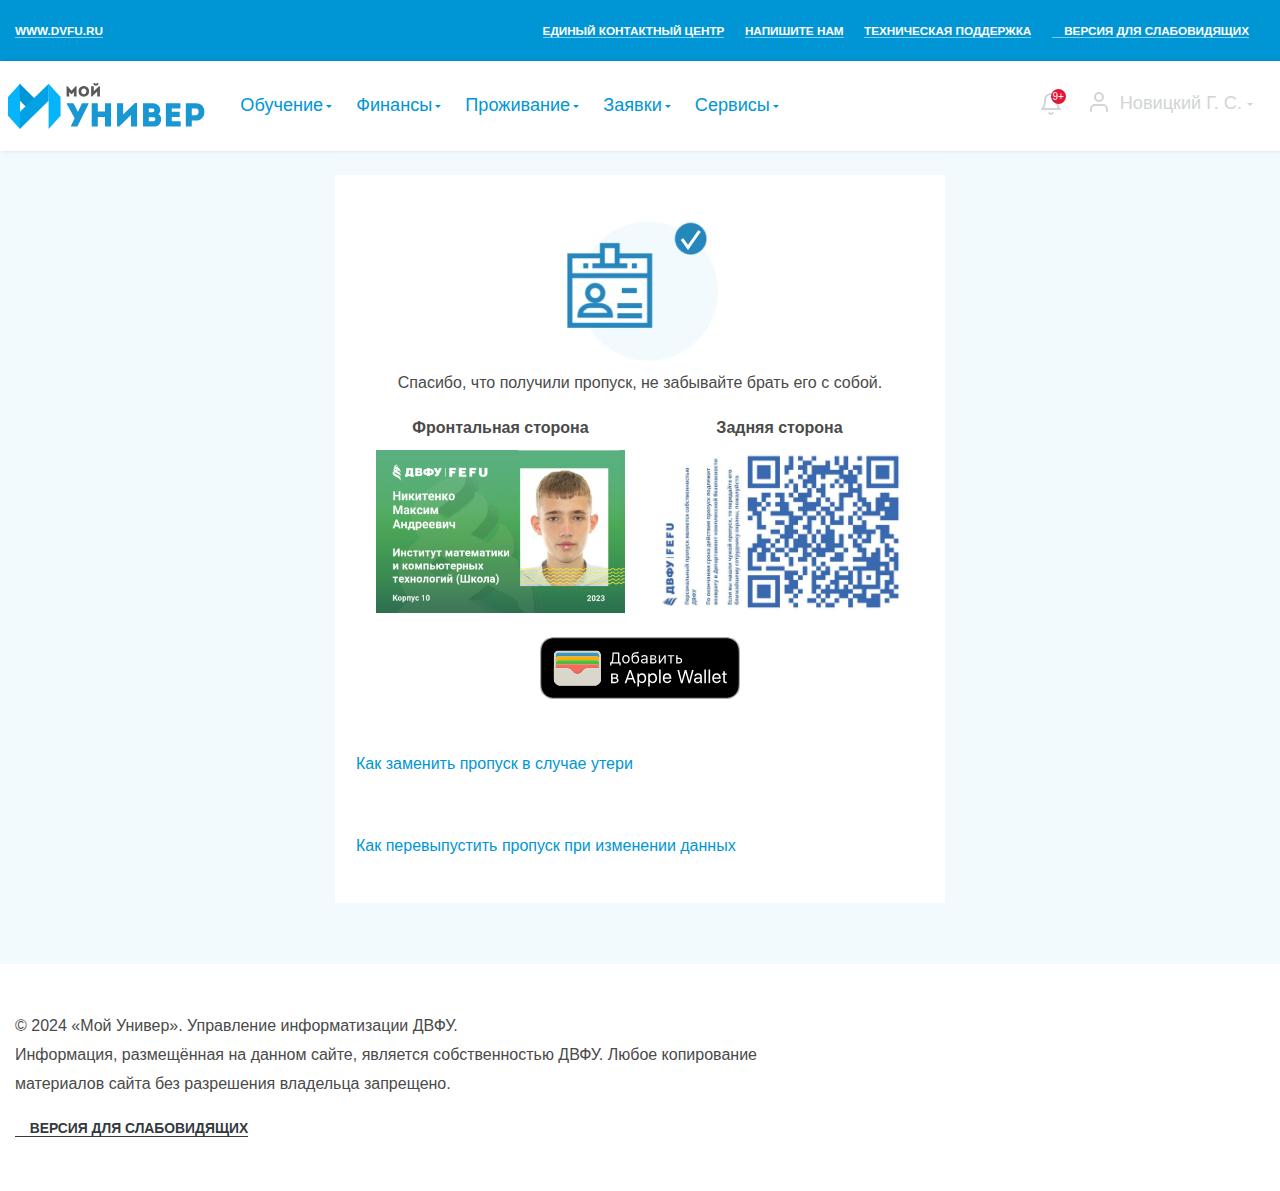
==== commit 5410174b: "Add files via upload" ====
--- a/index.html
+++ b/index.html
@@ -1,628 +1,508 @@
-<!DOCTYPE html>
-<html lang="ru"><head>
-<meta http-equiv="content-type" content="text/html; charset=UTF-8">
-    <meta http-equiv="X-UA-Compatible" content="IE=edge">
-<meta charset="UTF-8">
-<meta name="viewport" content="width=device-width, initial-scale=1">
-<link rel="apple-touch-icon" href="https://univer.dvfu.ru/favicon/android-app-icon.webp?v=wAXxPe8bK4">
-<link rel="shortcut icon" type="image/x-icon" href="https://univer.dvfu.ru/favicon/favicon.ico?v=wAXxPe8bK4">
-<link rel="icon" type="image/png" sizes="16x16" href="https://univer.dvfu.ru/favicon/favicon-16x16.png?v=wAXxPe8bK4">
-<link rel="icon" type="image/png" sizes="32x32" href="https://univer.dvfu.ru/favicon/favicon-32x32.png?v=wAXxPe8bK4">
-<link rel="icon" type="image/png" sizes="48x48" href="https://univer.dvfu.ru/favicon/favicon-48x48.png?v=wAXxPe8bK4">
-<link rel="manifest" href="https://univer.dvfu.ru/favicon/site.webmanifest?v=wAXxPe8bK4">
-<link rel="mask-icon" href="https://univer.dvfu.ru/favicon/safari-pinned-tab.svg?v=wAXxPe8bK4" color="#5bbad5">
-<meta name="apple-mobile-web-app-title" content="Мой Универ">
-<meta name="application-name" content="Мой Универ">
-<meta name="msapplication-TileColor" content="#2b5797">
-<meta name="msapplication-TileImage" content="/favicon/mstile-144x144.png?v=wAXxPe8bK4">
-<meta name="theme-color" content="#ffffff">
-
-<meta name="apple-itunes-app" content="app-id=1508108372">
-<meta name="google-play-app" content="app-id=ru.dvfu.univermobile">
-<meta name="viewport" content="width=device-width, initial-scale=1.0">
-<link rel="android-touch-icon" href="https://univer.dvfu.ru/favicon/android-app-icon.webp?v=wAXxPe8bK4">
-<title>Заказ пропусков</title>
-    <meta name="csrf-param" content="_csrf_univer">
-<meta name="csrf-token" content="C3BTSju2RF48ddj6wgyXouMS9x3G5lmCY9jz1sazn-B-NxB-UPgtOVA6rJ-mPvyTi3ytL6moNMcHoMCQ8_zmvw==">
-    <link href="%D0%97%D0%B0%D0%BA%D0%B0%D0%B7%20%D0%BF%D1%80%D0%BE%D0%BF%D1%83%D1%81%D0%BA%D0%BE%D0%B2_files/bootstrap.css" rel="stylesheet">
-<link href="%D0%97%D0%B0%D0%BA%D0%B0%D0%B7%20%D0%BF%D1%80%D0%BE%D0%BF%D1%83%D1%81%D0%BA%D0%BE%D0%B2_files/app.css" rel="stylesheet">
-<link href="%D0%97%D0%B0%D0%BA%D0%B0%D0%B7%20%D0%BF%D1%80%D0%BE%D0%BF%D1%83%D1%81%D0%BA%D0%BE%D0%B2_files/frontend.css" rel="stylesheet">
-<link href="%D0%97%D0%B0%D0%BA%D0%B0%D0%B7%20%D0%BF%D1%80%D0%BE%D0%BF%D1%83%D1%81%D0%BA%D0%BE%D0%B2_files/notification.css" rel="stylesheet">
-<script async="" src="%D0%97%D0%B0%D0%BA%D0%B0%D0%B7%20%D0%BF%D1%80%D0%BE%D0%BF%D1%83%D1%81%D0%BA%D0%BE%D0%B2_files/tag.js"></script><script>var appOptions = {"notificationUrl":"https:\/\/notify-univer.dvfu.ru\/api\/v1\/notifications","r":["undergraduate"],"t":"eyJ0eXAiOiJKV1QiLCJhbGciOiJIUzI1NiJ9.eyJpYXQiOjE3MTY4NjExMzQsImV4cCI6MTcxOTQ1MzEzNCwidWlkIjo1MzkzMiwidXNlcm5hbWUiOiJuaWtpdGVua28ubWEiLCJyb2xlIjoiYWRtaW4ifQ.15eblI_VGnPSDTKndE4finmcfzQtiFR2OF2ZHYJR0SM"};</script><style type="text/css">
-.vue-modal-top,
-.vue-modal-bottom,
-.vue-modal-left,
-.vue-modal-right,
-.vue-modal-topRight,
-.vue-modal-topLeft,
-.vue-modal-bottomLeft,
-.vue-modal-bottomRight {
-  display: block;
-  overflow: hidden;
-  position: absolute;
-  background: transparent;
-  z-index: 9999999;
-}
-.vue-modal-topRight,
-.vue-modal-topLeft,
-.vue-modal-bottomLeft,
-.vue-modal-bottomRight {
-  width: 12px;
-  height: 12px;
-}
-.vue-modal-top {
-  right: 12;
-  top: 0;
-  width: 100%;
-  height: 12px;
-  cursor: n-resize;
-}
-.vue-modal-bottom {
-  left: 0;
-  bottom: 0;
-  width: 100%;
-  height: 12px;
-  cursor: s-resize;
-}
-.vue-modal-left {
-  left: 0;
-  top: 0;
-  width: 12px;
-  height: 100%;
-  cursor: w-resize;
-}
-.vue-modal-right {
-  right: 0;
-  top: 0;
-  width: 12px;
-  height: 100%;
-  cursor: e-resize;
-}
-.vue-modal-topRight {
-  right: 0;
-  top: 0;
-  background: transparent;
-  cursor: ne-resize;
-}
-.vue-modal-topLeft {
-  left: 0;
-  top: 0;
-  cursor: nw-resize;
-}
-.vue-modal-bottomLeft {
-  left: 0;
-  bottom: 0;
-  cursor: sw-resize;
-}
-.vue-modal-bottomRight {
-  right: 0;
-  bottom: 0;
-  cursor: se-resize;
-}
-#vue-modal-triangle::after {
-  display: block;
-  position: absolute;
-  content: '';
-  background: transparent;
-  left: 0;
-  top: 0;
-  width: 0;
-  height: 0;
-  border-bottom: 10px solid #ddd;
-  border-left: 10px solid transparent;
-}
-#vue-modal-triangle.clicked::after {
-  border-bottom: 10px solid #369be9;
-}
-</style><style type="text/css">
-.vm--block-scroll {
-  overflow: hidden;
-  width: 100vw;
-}
-.vm--container {
-  position: fixed;
-  box-sizing: border-box;
-  left: 0;
-  top: 0;
-  width: 100%;
-  height: 100vh;
-  z-index: 999;
-}
-.vm--overlay {
-  position: fixed;
-  box-sizing: border-box;
-  left: 0;
-  top: 0;
-  width: 100%;
-  height: 100vh;
-  background: rgba(0, 0, 0, 0.2);
-  /* z-index: 999; */
-  opacity: 1;
-}
-.vm--container.scrollable {
-  height: 100%;
-  min-height: 100vh;
-  overflow-y: auto;
-  -webkit-overflow-scrolling: touch;
-}
-.vm--modal {
-  position: relative;
-  overflow: hidden;
-  box-sizing: border-box;
-
-  background-color: white;
-  border-radius: 3px;
-  box-shadow: 0 20px 60px -2px rgba(27, 33, 58, 0.4);
-}
-.vm--container.scrollable .vm--modal {
-  margin-bottom: 2px;
-}
-.vm--top-right-slot {
-  display: block;
-  position: absolute;
-  right: 0;
-  top: 0;
-}
-.vm-transition--overlay-enter-active,
-.vm-transition--overlay-leave-active {
-  transition: all 50ms;
-}
-.vm-transition--overlay-enter,
-.vm-transition--overlay-leave-active {
-  opacity: 0;
-}
-.vm-transition--modal-enter-active,
-.vm-transition--modal-leave-active {
-  transition: all 400ms;
-}
-.vm-transition--modal-enter,
-.vm-transition--modal-leave-active {
-  opacity: 0;
-  transform: translateY(-20px);
-}
-.vm-transition--default-enter-active,
-.vm-transition--default-leave-active {
-  transition: all 2ms;
-}
-.vm-transition--default-enter,
-.vm-transition--default-leave-active {
-  opacity: 0;
-}
-</style><style type="text/css">
-.vue-dialog {
-  font-size: 14px;
-}
-.vue-dialog div {
-  box-sizing: border-box;
-}
-.vue-dialog-content {
-  flex: 1 0 auto;
-  width: 100%;
-  padding: 14px;
-}
-.vue-dialog-content-title {
-  font-weight: 600;
-  padding-bottom: 14px;
-}
-.vue-dialog-buttons {
-  display: flex;
-  flex: 0 1 auto;
-  width: 100%;
-  border-top: 1px solid #eee;
-}
-.vue-dialog-buttons-none {
-  width: 100%;
-  padding-bottom: 14px;
-}
-.vue-dialog-button {
-  font-size: inherit;
-  background: transparent;
-  padding: 0;
-  margin: 0;
-  border: 0;
-  cursor: pointer;
-  box-sizing: border-box;
-  line-height: 40px;
-  height: 40px;
-  color: inherit;
-  font: inherit;
-  outline: none;
-}
-.vue-dialog-button:hover {
-  background: #f9f9f9;
-}
-.vue-dialog-button:active {
-  background: #f3f3f3;
-}
-.vue-dialog-button:not(:first-of-type) {
-  border-left: 1px solid #eee;
-}
-</style></head>
-<body data-scrollprevented="false">
-
-
-
-<div id="notify-bubble-layout" aria-atomic="true"></div>
-
-<div class="panel" id="main">
-    <div class="blue-top-header top-blue-header bg-blueColour py-2 d-none d-lg-block">
-        <div class="container">
-            <div class="row">
-                <div class="col d-none d-md-inline-block">
-                    <div class="">
-                        <div class="float-left">
-                            <a href="https://www.dvfu.ru/" title="ДВФУ" class="whiteColor text-uppercase font-weight-bold tc-whiteColor mb-0 mr-2 f-XS">www.dvfu.ru</a>
-                        </div>
-                        <div class="float-right">
-                            <a href="https://univer.dvfu.ru/contacts" title="Единый контактный центр" class="whiteColor text-uppercase font-weight-bold tc-whiteColor mb-0 mr-2 f-XS">Единый контактный центр</a>
-                            <a href="https://univer.dvfu.ru/feedback" title="Напишите нам" class="whiteColor text-uppercase font-weight-bold tc-whiteColor mb-0 mr-2 f-XS">Напишите нам</a>
-                            <a href="https://1citil.dvfu.ru/itil_win/ru_RU/" title="Техническая поддержка" class="whiteColor text-uppercase font-weight-bold tc-whiteColor mb-0 mr-2 f-XS">Техническая поддержка</a>
-                            <a href="#" class="bvi-open whiteColor text-uppercase font-weight-bold tc-whiteColor mb-0 mr-2 f-XS" title="Версия для слабовидящих"><i class="bvi-icon bvi-eye"></i> Версия для слабовидящих</a>
-                        </div>
-                    </div>
-                </div>
-            </div>
-        </div>
-    </div>
-
-    <div class="bg-blur mobile-menu-blur" id="bg-blur" style="display: none;"></div>
-
-    <header class="main-header " style="position: relative; top: 0px; margin-top: 0px;">
-        <div class="container">
-            <div class="row d-flex align-items-center">
-                <div class="d-lg-none col-4 col-lg-3 align-baseline hamburger-btn">
-                    <button class="hamburger hamburger--spin color-gray" type="button" id="mobileMenuOpen">
-                    <span class="hamburger-box">
-                        <span class="hamburger-inner"></span>
-                    </span>
-                    </button>
-                </div>
-                <div id="menu" class="menu d-lg-none" style="display: none">
-                    <div class="menu-header"></div>
-                    <div class="overflow-y-scroll pt-2 pb-7" id="menu-content">
-                        <nav class="main-nav menu-vertical">
-                            <ul>
-                                <li>
-                                    <a href="https://www.dvfu.ru/" target="_blank">
-                                        <img src="%D0%97%D0%B0%D0%BA%D0%B0%D0%B7%20%D0%BF%D1%80%D0%BE%D0%BF%D1%83%D1%81%D0%BA%D0%BE%D0%B2_files/icon-sm-dvfu.svg" class="menu-icon mr-1">
-                                        <span>Официальный сайт ДВФУ</span>
-                                    </a>
-                                </li>
-                                <li>
-                                    <a href="#" class="bvi-open">
-                                        <svg xmlns="http://www.w3.org/2000/svg" width="24" height="24" viewBox="0 0 24 24" fill="none" stroke="currentColor" stroke-width="2" stroke-linecap="round" stroke-linejoin="round" class="feather feather-eye menu-icon mr-1"><path d="M1 12s4-8 11-8 11 8 11 8-4 8-11 8-11-8-11-8z"></path><circle cx="12" cy="12" r="3"></circle></svg>
-                                        <span>Версия для слабовидящих</span>
-                                    </a>
-                                </li>
-                            </ul>
-                        </nav>
-                        <nav class="main-nav menu-vertical">
-                            <ul>
-                                <li>
-                                    <a href="https://univer.dvfu.ru/contacts" class="menu-link js-service-link">
-                                        <svg xmlns="http://www.w3.org/2000/svg" width="24" height="24" viewBox="0 0 24 24" fill="none" stroke="currentColor" stroke-width="2" stroke-linecap="round" stroke-linejoin="round" class="feather feather-phone-call menu-icon mr-1"><path d="M15.05 5A5 5 0 0 1 19 8.95M15.05 1A9 9 0 0 1 23 8.94m-1 7.98v3a2 2 0 0 1-2.18 2 19.79 19.79 0 0 1-8.63-3.07 19.5 19.5 0 0 1-6-6 19.79 19.79 0 0 1-3.07-8.67A2 2 0 0 1 4.11 2h3a2 2 0 0 1 2 1.72 12.84 12.84 0 0 0 .7 2.81 2 2 0 0 1-.45 2.11L8.09 9.91a16 16 0 0 0 6 6l1.27-1.27a2 2 0 0 1 2.11-.45 12.84 12.84 0 0 0 2.81.7A2 2 0 0 1 22 16.92z"></path></svg>
-                                        <span>Единый контактный центр</span>
-                                    </a>
-                                </li>
-                                <li>
-                                    <a href="https://univer.dvfu.ru/feedback" class="menu-link js-service-link">
-                                        <svg xmlns="http://www.w3.org/2000/svg" width="24" height="24" viewBox="0 0 24 24" fill="none" stroke="currentColor" stroke-width="2" stroke-linecap="round" stroke-linejoin="round" class="feather feather-send menu-icon mr-1"><line x1="22" y1="2" x2="11" y2="13"></line><polygon points="22 2 15 22 11 13 2 9 22 2"></polygon></svg>
-                                        <span>Напишите нам</span>
-                                    </a>
-                                </li>
-                                <li>
-                                    <a href="https://1citil.dvfu.ru/itil_win/ru_RU/" class="menu-link js-service-link">
-                                        <svg xmlns="http://www.w3.org/2000/svg" width="24" height="24" viewBox="0 0 24 24" fill="none" stroke="currentColor" stroke-width="2" stroke-linecap="round" stroke-linejoin="round" class="feather feather-headphones menu-icon mr-1"><path d="M3 18v-6a9 9 0 0 1 18 0v6"></path><path d="M21 19a2 2 0 0 1-2 2h-1a2 2 0 0 1-2-2v-3a2 2 0 0 1 2-2h3zM3 19a2 2 0 0 0 2 2h1a2 2 0 0 0 2-2v-3a2 2 0 0 0-2-2H3z"></path></svg>
-                                        <span>Техническая поддержка</span>
-                                    </a>
-                                </li>
-                            </ul>
-                        </nav>
-                        <nav class="main-nav menu-vertical"><ul><li><h3>Обучение</h3><ul><li><a class="menu-link js-service-link" href="https://dpo.dvfu.ru/dd-new" data-service-id="93" data-service-title="Цифровые кафедры" data-service-name="dpo-link"><span class="service-icon menu-icon service-icon__dpo-link"></span> <span>Цифровые кафедры</span></a></li><li><a class="menu-link js-service-link" href="https://dpo.dvfu.ru/" data-service-id="90" data-service-title="Дополнительное образование" data-service-name="furtherEducation"><span class="service-icon menu-icon service-icon__furtherEducation"></span> <span>Дополнительное образование</span></a></li><li><a class="menu-link js-service-link" href="https://univer.dvfu.ru/page/service/blackboard" data-service-id="5" data-service-title="Электронная образовательная среда BLACKBOARD" data-service-name="blackboard"><span class="service-icon menu-icon service-icon__blackboard"></span> <span>Электронная образовательная среда BLACKBOARD</span></a></li><li><a class="menu-link js-service-link" href="https://univer.dvfu.ru/gradebook" data-service-id="31" data-service-title="Зачётная книжка" data-service-name="new-egradebook"><span class="service-icon menu-icon service-icon__new-egradebook"></span> <span>Зачётная книжка</span></a></li><li><a class="menu-link js-service-link" href="https://univer.dvfu.ru/schedule" data-service-id="48" data-service-title="Расписание занятий" data-service-name="class-schedules"><span class="service-icon menu-icon service-icon__class-schedules"></span> <span>Расписание занятий</span></a></li><li><a class="menu-link js-service-link" href="https://univer.dvfu.ru/rau" data-service-id="65" data-service-title="Рейтинг" data-service-name="rau"><span class="service-icon menu-icon service-icon__rau"></span> <span>Рейтинг</span></a></li><li><a class="menu-link js-service-link" href="https://univer.dvfu.ru/profile/portfolio" data-service-id="67" data-service-title="Портфолио студента" data-service-name="portfolio-student"><span class="service-icon menu-icon service-icon__portfolio-student"></span> <span>Портфолио студента</span></a></li><li><a class="menu-link js-service-link" href="https://univer.dvfu.ru/brs/rating-plan/" data-service-id="69" data-service-title="Рейтинг-планы" data-service-name="rating-plans"><span class="service-icon menu-icon service-icon__rating-plans"></span> <span>Рейтинг-планы</span></a></li></ul></li><li><h3>Финансы</h3><ul><li><a class="menu-link js-service-link" href="https://univer.dvfu.ru/payment/grant" data-service-id="36" data-service-title="Стипендия" data-service-name="grant"><span class="service-icon menu-icon service-icon__grant"></span> <span>Стипендия</span></a></li><li><a class="menu-link js-service-link" href="https://univer.dvfu.ru/bank/choose-bank/index" data-service-id="88" data-service-title="Выбор банка" data-service-name="choose-bank"><span class="service-icon menu-icon service-icon__choose-bank"></span> <span>Выбор банка</span></a></li><li><a class="menu-link js-service-link" href="https://univer.dvfu.ru/payment/contract/" data-service-id="85" data-service-title="Оплата договоров" data-service-name="contract-payment"><span class="service-icon menu-icon service-icon__contract-payment"></span> <span>Оплата договоров</span></a></li><li><a class="menu-link js-service-link" href="https://pay.dvfu.ru/" data-service-id="86" data-service-title="Сервис онлайн-платежей" data-service-name="pay-dvfu"><span class="service-icon menu-icon service-icon__pay-dvfu"></span> <span>Сервис онлайн-платежей</span></a></li></ul></li><li><h3>Проживание</h3><ul><li><a class="menu-link js-service-link" href="https://univer.dvfu.ru/settle" data-service-id="63" data-service-title="Заселение 24-25" data-service-name="settle"><span class="service-icon menu-icon service-icon__settle"></span> <span>Заселение 24-25</span></a></li><li><a class="menu-link js-service-link" href="https://univer.dvfu.ru/resettle" data-service-id="70" data-service-title="Переселение" data-service-name="resettle"><span class="service-icon menu-icon service-icon__resettle"></span> <span>Переселение</span></a></li><li><a class="menu-link js-service-link" href="https://univer.dvfu.ru/accommodation" data-service-id="71" data-service-title="Проживание" data-service-name="accommodation"><span class="service-icon menu-icon service-icon__accommodation"></span> <span>Проживание</span></a></li></ul></li><li><h3>Заявки</h3><ul><li><a class="menu-link js-service-link" href="https://univer.dvfu.ru/mfc/default/enquiry?id=car-pass" data-service-id="1" data-service-title="Пропуск на автомобиль" data-service-name="car-pass"><span class="service-icon menu-icon service-icon__car-pass"></span> <span>Пропуск на автомобиль</span></a></li><li><a class="menu-link js-service-link" href="https://univer.dvfu.ru/page/service/vpn-access" data-service-id="15" data-service-title="VPN" data-service-name="vpn-access"><span class="service-icon menu-icon service-icon__vpn-access"></span> <span>VPN</span></a></li><li><a class="menu-link js-service-link" href="https://univer.dvfu.ru/mfc/default/enquiry?id=facility-maintenance-request" data-service-id="42" data-service-title="Кампусное обслуживание" data-service-name="room-workplace-service"><span class="service-icon menu-icon service-icon__room-workplace-service"></span> <span>Кампусное обслуживание</span></a></li><li><a class="menu-link js-service-link" href="https://univer.dvfu.ru/mfc" data-service-id="80" data-service-title="Единое окно" data-service-name="mfc"><span class="service-icon menu-icon service-icon__mfc"></span> <span>Единое окно</span></a></li><li><a class="menu-link js-service-link" href="https://www.dvfu.ru/about/rectorate/32416/the-department-of-personnel-management/the-committee-on-ethics-and-official-conduct-of-employees-of-the-university/" data-service-id="92" data-service-title="Жалоба на этику" data-service-name="ethics-violation-complaint"><span class="service-icon menu-icon service-icon__ethics-violation-complaint"></span> <span>Жалоба на этику</span></a></li></ul></li><li><h3>Сервисы</h3><ul><li><a class="menu-link js-service-link" href="https://univer.dvfu.ru/page/service/email" data-service-id="16" data-service-title="Почта" data-service-name="email"><span class="service-icon menu-icon service-icon__email"></span> <span>Почта</span></a></li><li><a class="menu-link js-service-link" href="https://univer.dvfu.ru/page/service/library" data-service-id="21" data-service-title="Библиотека" data-service-name="library"><span class="service-icon menu-icon service-icon__library"></span> <span>Библиотека</span></a></li><li><a class="menu-link js-service-link" href="https://univer.dvfu.ru/phonebook" data-service-id="33" data-service-title="Телефонный справочник" data-service-name="phonebook"><span class="service-icon menu-icon service-icon__phonebook"></span> <span>Телефонный справочник</span></a></li><li><a class="menu-link js-service-link" href="https://univer.dvfu.ru/page/service/microsoft-office-365" data-service-id="38" data-service-title="MS Office 365" data-service-name="microsoft-office-365"><span class="service-icon menu-icon service-icon__microsoft-office-365"></span> <span>MS Office 365</span></a></li><li><a class="menu-link js-service-link" href="https://univer.dvfu.ru/page/service/wi-fi-access" data-service-id="47" data-service-title="Wi-Fi" data-service-name="wi-fi-access"><span class="service-icon menu-icon service-icon__wi-fi-access"></span> <span>Wi-Fi</span></a></li><li><a class="menu-link js-service-link" href="https://univer.dvfu.ru/pass" data-service-id="68" data-service-title="Заказ пропуска" data-service-name="pass"><span class="service-icon menu-icon service-icon__pass"></span> <span>Заказ пропуска</span></a></li><li><a class="menu-link js-service-link" href="https://univer.dvfu.ru/page/service/bus_schedule" data-service-id="75" data-service-title="Расписание автобусов" data-service-name="bus_schedule"><span class="service-icon menu-icon service-icon__bus_schedule"></span> <span>Расписание автобусов</span></a></li><li><a class="menu-link js-service-link" href="https://univer.dvfu.ru/page/service/mobile-app" data-service-id="83" data-service-title="Мобильное приложение «Мой Универ»" data-service-name="mobile-app"><span class="service-icon menu-icon service-icon__mobile-app"></span> <span>Мобильное приложение «Мой Универ»</span></a></li><li><a class="menu-link js-service-link" href="https://univer.dvfu.ru/studentProject" data-service-id="87" data-service-title="Твоя инициатива" data-service-name="student-project"><span class="service-icon menu-icon service-icon__student-project"></span> <span>Твоя инициатива</span></a></li></ul></li></ul></nav>                    </div>
-                </div>
-                <div class="col-4 col-lg-2 col-xl-2 px-1 logo-div">
-                                        <a href="https://univer.dvfu.ru/" title="Мой Универ" class="border-0">
-                                            <div id="desktopLogoDiv" class="d-none d-lg-block position-relative" style="height: 90px;">
-                            <img id="desktopLogo" class="img-fluid position-relative main-logo" alt="Мой Универ" title="Мой Универ" src="%D0%97%D0%B0%D0%BA%D0%B0%D0%B7%20%D0%BF%D1%80%D0%BE%D0%BF%D1%83%D1%81%D0%BA%D0%BE%D0%B2_files/img-myuniver-logo.svg" style="">
-                            <img id="desktopLogoMin" class="img-fluid position-absolute main-logo my-auto" style="height: 40px; top: 0px; bottom: 0px; display: none;" alt="Мой Универ" title="Мой Универ" src="%D0%97%D0%B0%D0%BA%D0%B0%D0%B7%20%D0%BF%D1%80%D0%BE%D0%BF%D1%83%D1%81%D0%BA%D0%BE%D0%B2_files/img-logo-symbol.svg">
-                        </div>
-                        <img id="mobileLogo" class="img-fluid d-lg-none position-relative main-logo" alt="Мой Универ" title="Мой Универ" src="%D0%97%D0%B0%D0%BA%D0%B0%D0%B7%20%D0%BF%D1%80%D0%BE%D0%BF%D1%83%D1%81%D0%BA%D0%BE%D0%B2_files/img-logo-symbol.svg">
-                                            </a>
-                                        </div>
-                <div class="d-none d-lg-block col-lg-8 col-xl-7 position-static">
-                    <nav class="main-nav menu-horizontal"><ul class="nav"><li><a id="dropdown-study" class="btn btn-link dropdown-toggle f-M" data-toggle="dropdown" aria-haspopup="true" aria-expanded="false">Обучение</a><ul class="dropdown-menu shadow-dropdown" aria-labelledby="dropdown-study"><li><a class="menu-link js-service-link" href="https://dpo.dvfu.ru/dd-new" data-service-id="93" data-service-title="Цифровые кафедры" data-service-name="dpo-link"><span class="service-icon menu-icon service-icon__dpo-link"></span> <span>Цифровые кафедры</span></a></li><li><a class="menu-link js-service-link" href="https://dpo.dvfu.ru/" data-service-id="90" data-service-title="Дополнительное образование" data-service-name="furtherEducation"><span class="service-icon menu-icon service-icon__furtherEducation"></span> <span>Дополнительное образование</span></a></li><li><a class="menu-link js-service-link" href="https://univer.dvfu.ru/page/service/blackboard" data-service-id="5" data-service-title="Электронная образовательная среда BLACKBOARD" data-service-name="blackboard"><span class="service-icon menu-icon service-icon__blackboard"></span> <span>Электронная образовательная среда BLACKBOARD</span></a></li><li><a class="menu-link js-service-link" href="https://univer.dvfu.ru/gradebook" data-service-id="31" data-service-title="Зачётная книжка" data-service-name="new-egradebook"><span class="service-icon menu-icon service-icon__new-egradebook"></span> <span>Зачётная книжка</span></a></li><li><a class="menu-link js-service-link" href="https://univer.dvfu.ru/schedule" data-service-id="48" data-service-title="Расписание занятий" data-service-name="class-schedules"><span class="service-icon menu-icon service-icon__class-schedules"></span> <span>Расписание занятий</span></a></li><li><a class="menu-link js-service-link" href="https://univer.dvfu.ru/rau" data-service-id="65" data-service-title="Рейтинг" data-service-name="rau"><span class="service-icon menu-icon service-icon__rau"></span> <span>Рейтинг</span></a></li><li><a class="menu-link js-service-link" href="https://univer.dvfu.ru/profile/portfolio" data-service-id="67" data-service-title="Портфолио студента" data-service-name="portfolio-student"><span class="service-icon menu-icon service-icon__portfolio-student"></span> <span>Портфолио студента</span></a></li><li><a class="menu-link js-service-link" href="https://univer.dvfu.ru/brs/rating-plan/" data-service-id="69" data-service-title="Рейтинг-планы" data-service-name="rating-plans"><span class="service-icon menu-icon service-icon__rating-plans"></span> <span>Рейтинг-планы</span></a></li></ul></li><li><a id="dropdown-finance" class="btn btn-link dropdown-toggle f-M" data-toggle="dropdown" aria-haspopup="true" aria-expanded="false">Финансы</a><ul class="dropdown-menu shadow-dropdown" aria-labelledby="dropdown-finance"><li><a class="menu-link js-service-link" href="https://univer.dvfu.ru/payment/grant" data-service-id="36" data-service-title="Стипендия" data-service-name="grant"><span class="service-icon menu-icon service-icon__grant"></span> <span>Стипендия</span></a></li><li><a class="menu-link js-service-link" href="https://univer.dvfu.ru/bank/choose-bank/index" data-service-id="88" data-service-title="Выбор банка" data-service-name="choose-bank"><span class="service-icon menu-icon service-icon__choose-bank"></span> <span>Выбор банка</span></a></li><li><a class="menu-link js-service-link" href="https://univer.dvfu.ru/payment/contract/" data-service-id="85" data-service-title="Оплата договоров" data-service-name="contract-payment"><span class="service-icon menu-icon service-icon__contract-payment"></span> <span>Оплата договоров</span></a></li><li><a class="menu-link js-service-link" href="https://pay.dvfu.ru/" data-service-id="86" data-service-title="Сервис онлайн-платежей" data-service-name="pay-dvfu"><span class="service-icon menu-icon service-icon__pay-dvfu"></span> <span>Сервис онлайн-платежей</span></a></li></ul></li><li><a id="dropdown-accommodation" class="btn btn-link dropdown-toggle f-M" data-toggle="dropdown" aria-haspopup="true" aria-expanded="false">Проживание</a><ul class="dropdown-menu shadow-dropdown" aria-labelledby="dropdown-accommodation"><li><a class="menu-link js-service-link" href="https://univer.dvfu.ru/settle" data-service-id="63" data-service-title="Заселение 24-25" data-service-name="settle"><span class="service-icon menu-icon service-icon__settle"></span> <span>Заселение 24-25</span></a></li><li><a class="menu-link js-service-link" href="https://univer.dvfu.ru/resettle" data-service-id="70" data-service-title="Переселение" data-service-name="resettle"><span class="service-icon menu-icon service-icon__resettle"></span> <span>Переселение</span></a></li><li><a class="menu-link js-service-link" href="https://univer.dvfu.ru/accommodation" data-service-id="71" data-service-title="Проживание" data-service-name="accommodation"><span class="service-icon menu-icon service-icon__accommodation"></span> <span>Проживание</span></a></li></ul></li><li><a id="dropdown-applications" class="btn btn-link dropdown-toggle f-M" data-toggle="dropdown" aria-haspopup="true" aria-expanded="false">Заявки</a><ul class="dropdown-menu shadow-dropdown" aria-labelledby="dropdown-applications"><li><a class="menu-link js-service-link" href="https://univer.dvfu.ru/mfc/default/enquiry?id=car-pass" data-service-id="1" data-service-title="Пропуск на автомобиль" data-service-name="car-pass"><span class="service-icon menu-icon service-icon__car-pass"></span> <span>Пропуск на автомобиль</span></a></li><li><a class="menu-link js-service-link" href="https://univer.dvfu.ru/page/service/vpn-access" data-service-id="15" data-service-title="VPN" data-service-name="vpn-access"><span class="service-icon menu-icon service-icon__vpn-access"></span> <span>VPN</span></a></li><li><a class="menu-link js-service-link" href="https://univer.dvfu.ru/mfc/default/enquiry?id=facility-maintenance-request" data-service-id="42" data-service-title="Кампусное обслуживание" data-service-name="room-workplace-service"><span class="service-icon menu-icon service-icon__room-workplace-service"></span> <span>Кампусное обслуживание</span></a></li><li><a class="menu-link js-service-link" href="https://univer.dvfu.ru/mfc" data-service-id="80" data-service-title="Единое окно" data-service-name="mfc"><span class="service-icon menu-icon service-icon__mfc"></span> <span>Единое окно</span></a></li><li><a class="menu-link js-service-link" href="https://www.dvfu.ru/about/rectorate/32416/the-department-of-personnel-management/the-committee-on-ethics-and-official-conduct-of-employees-of-the-university/" data-service-id="92" data-service-title="Жалоба на этику" data-service-name="ethics-violation-complaint"><span class="service-icon menu-icon service-icon__ethics-violation-complaint"></span> <span>Жалоба на этику</span></a></li></ul></li><li><a id="dropdown-services" class="btn btn-link dropdown-toggle f-M" data-toggle="dropdown" aria-haspopup="true" aria-expanded="false">Сервисы</a><ul class="dropdown-menu shadow-dropdown" aria-labelledby="dropdown-services"><li><a class="menu-link js-service-link" href="https://univer.dvfu.ru/page/service/email" data-service-id="16" data-service-title="Почта" data-service-name="email"><span class="service-icon menu-icon service-icon__email"></span> <span>Почта</span></a></li><li><a class="menu-link js-service-link" href="https://univer.dvfu.ru/page/service/library" data-service-id="21" data-service-title="Библиотека" data-service-name="library"><span class="service-icon menu-icon service-icon__library"></span> <span>Библиотека</span></a></li><li><a class="menu-link js-service-link" href="https://univer.dvfu.ru/phonebook" data-service-id="33" data-service-title="Телефонный справочник" data-service-name="phonebook"><span class="service-icon menu-icon service-icon__phonebook"></span> <span>Телефонный справочник</span></a></li><li><a class="menu-link js-service-link" href="https://univer.dvfu.ru/page/service/microsoft-office-365" data-service-id="38" data-service-title="MS Office 365" data-service-name="microsoft-office-365"><span class="service-icon menu-icon service-icon__microsoft-office-365"></span> <span>MS Office 365</span></a></li><li><a class="menu-link js-service-link" href="https://univer.dvfu.ru/page/service/wi-fi-access" data-service-id="47" data-service-title="Wi-Fi" data-service-name="wi-fi-access"><span class="service-icon menu-icon service-icon__wi-fi-access"></span> <span>Wi-Fi</span></a></li><li><a class="menu-link js-service-link" href="https://univer.dvfu.ru/pass" data-service-id="68" data-service-title="Заказ пропуска" data-service-name="pass"><span class="service-icon menu-icon service-icon__pass"></span> <span>Заказ пропуска</span></a></li><li><a class="menu-link js-service-link" href="https://univer.dvfu.ru/page/service/bus_schedule" data-service-id="75" data-service-title="Расписание автобусов" data-service-name="bus_schedule"><span class="service-icon menu-icon service-icon__bus_schedule"></span> <span>Расписание автобусов</span></a></li><li><a class="menu-link js-service-link" href="https://univer.dvfu.ru/page/service/mobile-app" data-service-id="83" data-service-title="Мобильное приложение «Мой Универ»" data-service-name="mobile-app"><span class="service-icon menu-icon service-icon__mobile-app"></span> <span>Мобильное приложение «Мой Универ»</span></a></li><li><a class="menu-link js-service-link" href="https://univer.dvfu.ru/studentProject" data-service-id="87" data-service-title="Твоя инициатива" data-service-name="student-project"><span class="service-icon menu-icon service-icon__student-project"></span> <span>Твоя инициатива</span></a></li></ul></li></ul></nav>                </div>
-                <div class="col-4 col-lg-2 col-xl-3 pl-0 align-baseline">
-                    <nav class="actions-nav">
-                        <ul class="nav f-M justify-content-end">
-                            <li class="nav-item">
-                                <div tabindex="-1" class="nav-link pl-0"><div class="notification-popup shadow-dropdown d-none"><h3 class="nothing"><a href="https://univer.dvfu.ru/notification/">У вас 60 уведомлений</a></h3> <div class="notification-popup__notifications mb-2"><div class="notify-element info"><h3 class="notification-header">Изменилась
- пара.  26.01.2024. Время: 08:30-10:00; на Дисц.: "Алгоритмы и структуры
- данных" (Экзамен); Ауд.: D809; Преподаватель: Елсукова Е. А.</h3> <p class="created-at"></p></div><div class="notify-element info"><h3 class="notification-header">Изменилась
- пара.  23.01.2024. Время: 11:50-13:20; на Дисц.: "Web-программирование"
- (Экзамен); Ауд.: D808; Преподаватель: Наливайко И. Н.</h3> <p class="created-at"></p></div><div class="notify-element info"><h3 class="notification-header">Изменилась
- пара.  23.01.2024. Время: 10:10-11:40; на Дисц.: "Web-программирование"
- (Экзамен); Ауд.: D808; Преподаватель: Наливайко И. Н.</h3> <p class="created-at"></p></div><div class="notify-element info"><h3 class="notification-header">Изменилась
- пара.  23.01.2024. Время: 08:30-10:00; на Дисц.: "Web-программирование"
- (Экзамен); Ауд.: D808; Преподаватель: Наливайко И. Н.</h3> <p class="created-at"></p></div><div class="notify-element info"><h3 class="notification-header">Новое
- мероприятие. 17.01.2024. Время: 10:10-11:40; Тема: "дополнительная 
-консультация к зачету"; Ауд.: D818; Преподаватель: Антонова А. А.</h3> <p class="created-at"></p></div><div class="notify-element info"><h3 class="notification-header">Изменилась
- пара.  26.01.2024. Время: 11:50-13:20; на Дисц.: "Алгоритмы и структуры
- данных" (Экзамен); Ауд.: D534; Преподаватель: Елсукова Е. А.</h3> <p class="created-at"></p></div><div class="notify-element info"><h3 class="notification-header">Изменилась
- пара.  26.01.2024. Время: 10:10-11:40; на Дисц.: "Алгоритмы и структуры
- данных" (Экзамен); Ауд.: D534; Преподаватель: Елсукова Е. А.</h3> <p class="created-at"></p></div><div class="notify-element info"><h3 class="notification-header">Изменилась
- пара.  26.01.2024. Время: 08:30-10:00; на Дисц.: "Алгоритмы и структуры
- данных" (Экзамен); Ауд.: D534; Преподаватель: Елсукова Е. А.</h3> <p class="created-at"></p></div><div class="notify-element info"><h3 class="notification-header">Пройдите анонимный опрос о качестве образования в ДВФУ</h3> <p class="created-at"></p></div><div class="notify-element info"><h3 class="notification-header">Пройдите анонимный опрос о качестве образования в ДВФУ</h3> <p class="created-at"></p></div><div class="notify-element info"><h3 class="notification-header">Ваше расписание изменено! Проверьте изменения в личном кабинете.</h3> <p class="created-at"></p></div><div class="notify-element info"><h3 class="notification-header">Изменилась
- пара.  07.03.2024. Время: 11:50-13:20; на Дисц.: "Системы баз данных" 
-(Лабораторные работы); Ауд.: D549а; Преподаватель: Сухомлинов А. И.</h3> <p class="created-at"></p></div><div class="notify-element info"><h3 class="notification-header">Изменилась
- пара.  29.02.2024. Время: 11:50-13:20; на Дисц.: "Системы баз данных" 
-(Лабораторные работы); Ауд.: D733а; Преподаватель: Сухомлинов А. И.</h3> <p class="created-at"></p></div><div class="notify-element info"><h3 class="notification-header">Изменилась
- пара.  29.02.2024. Время: 13:30-15:00; на Дисц.: "Системы баз данных" 
-(Лабораторные работы); Ауд.: D733; Преподаватель: Сухомлинов А. И.</h3> <p class="created-at"></p></div><div class="notify-element info"><h3 class="notification-header">Голосуй в ДВФУ - это удобно! Прикрепляйся к избирательным участкам в кампусе</h3> <p class="created-at"></p></div><div class="notify-element info"><h3 class="notification-header">Изменилась
- пара.  01.03.2024. Время: 15:10-16:40; на Дисц.: "Архитектура 
-вычислительных систем" (Лабораторные работы); Ауд.: D547; Преподаватель:
- Бушко Д. А.</h3> <p class="created-at"></p></div><div class="notify-element info"><h3 class="notification-header">Изменилась
- пара.  01.03.2024. Время: 13:30-15:00; на Дисц.: "Архитектура 
-вычислительных систем" (Лабораторные работы); Ауд.: D742; Преподаватель:
- Бушко Д. А.</h3> <p class="created-at"></p></div><div class="notify-element info"><h3 class="notification-header">Изменилась
- пара.  01.03.2024. Время: 11:50-13:20; на Дисц.: "Архитектура 
-вычислительных систем" (Лекционные занятия); Ауд.: D742; Преподаватель: 
-Бушко Д. А.</h3> <p class="created-at"></p></div><div class="notify-element info"><h3 class="notification-header">Изменилась
- пара.  04.03.2024. Время: 10:10-11:40; на Дисц.: "Системы баз данных" 
-(Лабораторные работы); Ауд.: D770; Преподаватель: Сухомлинов А. И.</h3> <p class="created-at"></p></div><div class="notify-element info"><h3 class="notification-header">Изменилась
- пара.  11.03.2024. Время: 10:10-11:40; на Дисц.: "Системы баз данных" 
-(Лабораторные работы); Ауд.: D549а; Преподаватель: Сухомлинов А. И.</h3> <p class="created-at"></p></div><div class="notify-element info"><h3 class="notification-header">Изменилась
- пара. По ВТ на чет. нед.  с 05.03.2024 по 19.03.2024. Время: 
-13:30-15:00; на Дисц.: "Иностранный язык" (Практические занятия); Ауд.: 
-E707а; Преподаватель: Штрамило А. В.</h3> <p class="created-at"></p></div><div class="notify-element info"><h3 class="notification-header">Изменилась
- пара. По ВТ на чет. нед.  с 02.04.2024 по 11.06.2024. Время: 
-13:30-15:00; на Дисц.: "Иностранный язык" (Практические занятия); Ауд.: 
-D735; Преподаватель: Штрамило А. В.</h3> <p class="created-at"></p></div><div class="notify-element info"><h3 class="notification-header">Изменилась
- пара. По ВТ на нечет. нед.  с 12.03.2024 по 18.06.2024. Время: 
-13:30-15:00; на Дисц.: "Иностранный язык" (Практические занятия); Ауд.: 
-D735; Преподаватель: Штрамило А. В.</h3> <p class="created-at"></p></div><div class="notify-element info"><h3 class="notification-header">Изменилась
- пара.  16.04.2024. Время: 13:30-15:00; на Дисц.: "Иностранный язык" 
-(Практические занятия); Ауд.: D656; Преподаватель: Штрамило А. В.</h3> <p class="created-at"></p></div><div class="notify-element info"><h3 class="notification-header">Новое мероприятие. 29.03.2024. Время: 10:10-11:40; Тема: "1 ППА"; Ауд.: D602; Преподаватель: Плаксина И. В.</h3> <p class="created-at"></p></div><div class="notify-element info"><h3 class="notification-header">Изменилась
- пара.  14.03.2024. Время: 13:30-15:00; на Дисц.: "Системы баз данных" 
-(Лабораторные работы); Ауд.: D740; Преподаватель: Сухомлинов А. И.</h3> <p class="created-at"></p></div><div class="notify-element info"><h3 class="notification-header">Изменилась
- пара.  14.03.2024. Время: 11:50-13:20; на Дисц.: "Системы баз данных" 
-(Лабораторные работы); Ауд.: D740; Преподаватель: Сухомлинов А. И.</h3> <p class="created-at"></p></div><div class="notify-element info"><h3 class="notification-header">Изменилась
- пара.  15.03.2024. Время: 11:50-13:20; на Дисц.: "Архитектура 
-вычислительных систем" (Лекционные занятия); Ауд.: G501; Преподаватель: 
-Бушко Д. А.</h3> <p class="created-at"></p></div><div class="notify-element info"><h3 class="notification-header">Изменилась
- пара.  15.03.2024. Время: 15:10-16:40; на Дисц.: "Архитектура 
-вычислительных систем" (Лабораторные работы); Ауд.: G409; Преподаватель:
- Бушко Д. А.</h3> <p class="created-at"></p></div><div class="notify-element info"><h3 class="notification-header">Изменилась
- пара.  15.03.2024. Время: 13:30-15:00; на Дисц.: "Архитектура 
-вычислительных систем" (Лабораторные работы); Ауд.: G417; Преподаватель:
- Бушко Д. А.</h3> <p class="created-at"></p></div><div class="notify-element info"><h3 class="notification-header">Ваше расписание изменено! Проверьте изменения в личном кабинете.</h3> <p class="created-at"></p></div><div class="notify-element info"><h3 class="notification-header">Не забудьте паспорт: выборы Президента России 15–17&nbsp;марта</h3> <p class="created-at"></p></div><div class="notify-element info"><h3 class="notification-header">Ваше расписание изменено! Проверьте изменения в личном кабинете.</h3> <p class="created-at"></p></div><div class="notify-element info"><h3 class="notification-header">Изменилась
- пара.  22.03.2024. Время: 15:10-16:40; на Дисц.: "Архитектура 
-вычислительных систем" (Лекционные занятия); Ауд.: D656; Преподаватель: 
-Бушко Д. А.</h3> <p class="created-at"></p></div><div class="notify-element info"><h3 class="notification-header">Изменилась
- пара.  21.03.2024. Время: 11:50-13:20; на Дисц.: "Системы баз данных" 
-(Лабораторные работы); Ауд.: D938; Преподаватель: Сухомлинов А. И.</h3> <p class="created-at"></p></div><div class="notify-element info"><h3 class="notification-header">Изменилась
- пара.  21.03.2024. Время: 13:30-15:00; на Дисц.: "Системы баз данных" 
-(Лабораторные работы); Ауд.: D938; Преподаватель: Сухомлинов А. И.</h3> <p class="created-at"></p></div><div class="notify-element info"><h3 class="notification-header">Открой двери ДВФУ для абитуриентов вместе с нами!</h3> <p class="created-at"></p></div><div class="notify-element info"><h3 class="notification-header">Изменилась
- пара.  22.03.2024. Время: 13:30-15:00; на Дисц.: "Архитектура 
-вычислительных систем" (Лабораторные работы); Ауд.: G712; Преподаватель:
- Бушко Д. А.</h3> <p class="created-at"></p></div><div class="notify-element info"><h3 class="notification-header">Изменилась
- пара.  22.03.2024. Время: 11:50-13:20; на Дисц.: "Архитектура 
-вычислительных систем" (Лабораторные работы); Ауд.: G712; Преподаватель:
- Бушко Д. А.</h3> <p class="created-at"></p></div><div class="notify-element info"><h3 class="notification-header">Ваше расписание изменено! Проверьте изменения в личном кабинете.</h3> <p class="created-at"></p></div><div class="notify-element info"><h3 class="notification-header">Ваше расписание изменено! Проверьте изменения в личном кабинете.</h3> <p class="created-at"></p></div><div class="notify-element info"><h3 class="notification-header">Ваше расписание изменено! Проверьте изменения в личном кабинете.</h3> <p class="created-at"></p></div><div class="notify-element info"><h3 class="notification-header">Добавлена
- пара. По ПН на чет. нед. с 29.04.2024 по 24.06.2024. Время: 
-11:50-13:20; Дисц.: "Технология программирования" (Лабораторные работы);
- Ауд.: D534; Преподаватель: Березкина Г. Л.</h3> <p class="created-at"></p></div><div class="notify-element info"><h3 class="notification-header">Добавлена
- пара. По ПН на чет. нед. с 13.05.2024 по 10.06.2024. Время: 
-11:50-13:20; Дисц.: "Технология программирования" (Лабораторные работы);
- Ауд.: D546а; Преподаватель: Березкина Г. Л.</h3> <p class="created-at"></p></div><div class="notify-element info"><h3 class="notification-header">Добавлена
- пара. По ПН на нечет. нед. с 22.04.2024 по 17.06.2024. Время: 
-11:50-13:20; Дисц.: "Технология программирования" (Лабораторные работы);
- Ауд.: D534; Преподаватель: Березкина Г. Л.</h3> <p class="created-at"></p></div><div class="notify-element info"><h3 class="notification-header">Добавлена
- пара. По ПН на нечет. нед. с 06.05.2024 по 03.06.2024. Время: 
-11:50-13:20; Дисц.: "Технология программирования" (Лабораторные работы);
- Ауд.: D546а; Преподаватель: Березкина Г. Л.</h3> <p class="created-at"></p></div><div class="notify-element info"><h3 class="notification-header">Отменена
- пара. По ПН на нечет. нед.  с 22.04.2024 по 17.06.2024. Время: 
-15:10-16:40; Дисц.: "Технология программирования" (Лабораторные работы).</h3> <p class="created-at"></p></div><div class="notify-element info"><h3 class="notification-header">Отменена
- пара. По ПН на чет. нед.  с 29.04.2024 по 24.06.2024. Время: 
-15:10-16:40; Дисц.: "Технология программирования" (Лабораторные работы).</h3> <p class="created-at"></p></div><div class="notify-element info"><h3 class="notification-header">Изменилась
- пара.  02.05.2024. Время: 13:30-15:00; на Дисц.: "Системы баз данных" 
-(Лекционные занятия); Ауд.: D742; Преподаватель: Сухомлинов А. И.</h3> <p class="created-at"></p></div><div class="notify-element info"><h3 class="notification-header">Добавлена
- пара. 12.07.2024. Время: 10:10-11:40; Дисц.: "Архитектура 
-вычислительных систем" (Экзамен); Ауд.: D659; Преподаватель: Бушко Д. А.</h3> <p class="created-at"></p></div><div class="notify-element info"><h3 class="notification-header">Добавлена
- пара. 11.07.2024. Время: 08:30-10:00; Дисц.: "Архитектура 
-вычислительных систем" (Консультации перед экзаменом); Ауд.: D659; 
-Преподаватель: Бушко Д. А.</h3> <p class="created-at"></p></div><div class="notify-element info"><h3 class="notification-header">Добавлена
- пара. 12.07.2024. Время: 11:50-13:20; Дисц.: "Архитектура 
-вычислительных систем" (Экзамен); Ауд.: D659; Преподаватель: Бушко Д. А.</h3> <p class="created-at"></p></div><div class="notify-element info"><h3 class="notification-header">Добавлена
- пара. 12.07.2024. Время: 08:30-10:00; Дисц.: "Архитектура 
-вычислительных систем" (Экзамен); Ауд.: D659; Преподаватель: Бушко Д. А.</h3> <p class="created-at"></p></div><div class="notify-element info"><h3 class="notification-header">Изменилась
- пара.  14.05.2024. Время: 13:30-15:00; на Дисц.: "Иностранный язык" 
-(Практические занятия); Ауд.: D811; Преподаватель: Штрамило А. В.</h3> <p class="created-at"></p></div><div class="notify-element info"><h3 class="notification-header">Изменилась
- пара.  21.05.2024. Время: 13:30-15:00; на Дисц.: "Иностранный язык" 
-(Практические занятия); Ауд.: D351; Преподаватель: Штрамило А. В.</h3> <p class="created-at"></p></div><div class="notify-element info"><h3 class="notification-header">Изменилась
- пара.  17.05.2024. Время: 11:50-13:20; на Дисц.: "Архитектура 
-вычислительных систем" (Лабораторные работы); Ауд.: Онлайн-занятие; 
-Преподаватель: Бушко Д. А.</h3> <p class="created-at"></p></div><div class="notify-element info"><h3 class="notification-header">Изменилась
- пара.  17.05.2024. Время: 15:10-16:40; на Дисц.: "Архитектура 
-вычислительных систем" (Лекционные занятия); Ауд.: Онлайн-занятие; 
-Преподаватель: Бушко Д. А.</h3> <p class="created-at"></p></div><div class="notify-element info"><h3 class="notification-header">Изменилась
- пара.  17.05.2024. Время: 13:30-15:00; на Дисц.: "Архитектура 
-вычислительных систем" (Лабораторные работы); Ауд.: Онлайн-занятие; 
-Преподаватель: Бушко Д. А.</h3> <p class="created-at"></p></div><div class="notify-element info"><h3 class="notification-header">Изменилась
- пара.  17.05.2024. Время: 16:50-18:20; на Дисц.: "Элективные курсы по 
-физической культуре и спорту" (Практические занятия); Ауд.: 
-Онлайн-занятие; Преподаватель: Громова Е. С.</h3> <p class="created-at"></p></div><div class="notify-element info"><h3 class="notification-header">Поучаствуй в развитии предпринимательской экосистемы в ДВФУ</h3> <p class="created-at"></p></div></div> <div class="d-flex justify-content-center"><button class="btn btn-link p-0 f-S text-uppercase">Отметить все прочитанным</button></div> <!----></div> <i><svg xmlns="http://www.w3.org/2000/svg" width="24" height="24" viewBox="0 0 24 24" fill="none" stroke="currentColor" stroke-width="2" stroke-linecap="round" stroke-linejoin="round" class="feather feather-bell"><path d="M18 8A6 6 0 0 0 6 8c0 7-3 9-3 9h18s-3-2-3-9"></path><path d="M13.73 21a2 2 0 0 1-3.46 0"></path></svg></i> <span class="red-dot">9+</span></div>
-                            </li>
-                            <li class="nav-item pl-sm-0">
-                                <a href="#" class="nav-link" data-toggle="dropdown" role="button" aria-haspopup="true" aria-expanded="false">
-                                    </a><div class="d-inline"><a href="#" class="nav-link" data-toggle="dropdown" role="button" aria-haspopup="true" aria-expanded="false">
-                                        <svg xmlns="http://www.w3.org/2000/svg" width="24" height="24" viewBox="0 0 24 24" fill="none" stroke="currentColor" stroke-width="2" stroke-linecap="round" stroke-linejoin="round" class="feather feather-user icon-user-profile"><path d="M20 21v-2a4 4 0 0 0-4-4H8a4 4 0 0 0-4 4v2"></path><circle cx="12" cy="7" r="4"></circle></svg>
-                                        <span class="d-none d-xl-inline-block user-profile-name" title="Никитенко М. А.">
-                                            Никитенко М. А.                                        </span>
-                                        <span class="d-none d-md-inline dropdown-toggle"></span>
-                                        </a><div class="dropdown-menu shadow-dropdown"><a href="#" class="nav-link" data-toggle="dropdown" role="button" aria-haspopup="true" aria-expanded="false">
-                                            <div class="dropdown-divider"></div>
-                                            </a><a href="#" class="dropdown-item d-none d-md-block d-lg-none" data-toggle="tooltip" data-placement="top" title="Уведомления"><svg xmlns="http://www.w3.org/2000/svg" width="24" height="24" viewBox="0 0 24 24" fill="none" stroke="currentColor" stroke-width="2" stroke-linecap="round" stroke-linejoin="round" class="feather feather-bell icon-N mr-1"><path d="M18 8A6 6 0 0 0 6 8c0 7-3 9-3 9h18s-3-2-3-9"></path><path d="M13.73 21a2 2 0 0 1-3.46 0"></path></svg> Уведомления</a>
-                                            <a class="dropdown-item" href="https://univer.dvfu.ru/profile"><svg xmlns="http://www.w3.org/2000/svg" width="24" height="24" viewBox="0 0 24 24" fill="none" stroke="currentColor" stroke-width="2" stroke-linecap="round" stroke-linejoin="round" class="feather feather-user icon-N mr-1"><path d="M20 21v-2a4 4 0 0 0-4-4H8a4 4 0 0 0-4 4v2"></path><circle cx="12" cy="7" r="4"></circle></svg> Профиль</a>
-                                            <a class="dropdown-item" href="https://univer.dvfu.ru/userRequest"><svg xmlns="http://www.w3.org/2000/svg" width="24" height="24" viewBox="0 0 24 24" fill="none" stroke="currentColor" stroke-width="2" stroke-linecap="round" stroke-linejoin="round" class="feather feather-list icon-N mr-1"><line x1="8" y1="6" x2="21" y2="6"></line><line x1="8" y1="12" x2="21" y2="12"></line><line x1="8" y1="18" x2="21" y2="18"></line><line x1="3" y1="6" x2="3.01" y2="6"></line><line x1="3" y1="12" x2="3.01" y2="12"></line><line x1="3" y1="18" x2="3.01" y2="18"></line></svg> Мои заявки</a>
-                                            <div class="dropdown-divider"></div>
-                                                                                        <a class="dropdown-item" href="https://esa.dvfu.ru/logout"><svg xmlns="http://www.w3.org/2000/svg" width="24" height="24" viewBox="0 0 24 24" fill="none" stroke="currentColor" stroke-width="2" stroke-linecap="round" stroke-linejoin="round" class="feather feather-log-out icon-N"><path d="M9 21H5a2 2 0 0 1-2-2V5a2 2 0 0 1 2-2h4"></path><polyline points="16 17 21 12 16 7"></polyline><line x1="21" y1="12" x2="9" y2="12"></line></svg> Выход</a>
-                                        </div>
-                                    </div>
-                                
-                            </li>
-                        </ul>
-                    </nav>
-                </div>
-            </div>
-        </div>
-    </header>
-
-    <div class="content my-3 mb-6">
-<div class="container mb-3">
-    <div class="row justify-content-center">
-        <div class="col-xl-6 col-lg-8 col-md-12">
-            <div class="card">
-                <div class="card-body text-center p-5">
-                    <img src="%D0%97%D0%B0%D0%BA%D0%B0%D0%B7%20%D0%BF%D1%80%D0%BE%D0%BF%D1%83%D1%81%D0%BA%D0%BE%D0%B2_files/icon-pass-received.png" alt="">                    <p>
-                                                    Спасибо, что 
-получили пропуск, не забывайте брать его с собой.                       
-                     </p>
-                    <div class="row">
-                        <div class="col-md-6 text-center">
-                            <div class="mb-1"><strong>Фронтальная сторона</strong></div>
-                            <img src="photo_2024-06-23_16-07-15.png" class="img-fluid" alt="Фронтальная сторона">
-                        </div>
-                        <div class="col-md-6 text-center">
-                            <div class="mb-1"><strong>Задняя сторона</strong></div>
-                            <img src="%D0%97%D0%B0%D0%BA%D0%B0%D0%B7%20%D0%BF%D1%80%D0%BE%D0%BF%D1%83%D1%81%D0%BA%D0%BE%D0%B2_files/institut-matematiki-i-komputernyh-tehnologij-skola-1-nik_002.png" class="img-fluid" alt="Задняя сторона">
-                        </div>
-                    </div>
-
-                                            <div class="mt-3 text-center">
-                            <a href="https://univer.dvfu.ru/pass/wallet/save-apple-wallet-pass"><img src="%D0%97%D0%B0%D0%BA%D0%B0%D0%B7%20%D0%BF%D1%80%D0%BE%D0%BF%D1%83%D1%81%D0%BA%D0%BE%D0%B2_files/btn-add-to-apple-wallet.svg" alt="" style="width: 200px; height: auto"></a>                        </div>
-                                    </div>
-
-                <div id="accordion">
-                    <div class="mb-4">
-                        <div id="headingOne">
-                            <h5 class="">
-                                <button class="btn btn-link" data-toggle="collapse" data-target="#collapseOne" aria-expanded="true" aria-controls="collapseOne">
-                                    Как заменить пропуск в случае утери
-                                </button>
-                            </h5>
-                        </div>
-
-                        <div id="collapseOne" class="m-2 collapse" aria-labelledby="headingOne" data-parent="#accordion">
-                            <div>
-                                <p>Обратиться в департамент комплексной безопасности в корпусе С, кабинет С617.</p>
-
-                                <p>Время работы: пн-пт 09:00-18:00, перерыв 13:00-14:00.</p>
-
-                                <p>При себе иметь: паспорт</p>
-                            </div>
-                        </div>
-                    </div>
-                    <div class="mb-4">
-                        <div id="headingTwo">
-                            <h5 class="">
-                                <button class="btn btn-link collapsed" data-toggle="collapse" data-target="#collapseTwo" aria-expanded="false" aria-controls="collapseTwo">
-                                    Как перевыпустить пропуск при изменении данных
-                                </button>
-                            </h5>
-                        </div>
-                        <div id="collapseTwo" class="m-2 collapse" aria-labelledby="headingTwo" data-parent="#accordion">
-                            <div>
-                                <p>Если изменились ФИО, должность, название подразделения и т.п. то нужно обратиться в
-                                    бюро пропусков в корпусе "С" кабинет С617.</p>
-
-                                <p>Время работы: пн-пт 09:00-18:00, перерыв 13:00-14:00.</p>
-
-                                <p>При себе иметь: паспорт и старый пропуск.</p>
-                            </div>
-                        </div>
-                    </div>
-                </div>
-            </div>
-        </div>
-    </div>
-</div>
-</div>
-    <footer class="footer bg-whiteColour py-6 main-footer">
-        <div class="container">
-            <div class="row">
-                <div class="col-12 col-md-6 col-lg-8">
-                    <p>© 2024 «Мой Универ». Управление информатизации ДВФУ.<br>
- Информация, размещённая на&nbsp;данном сайте, является собственностью 
-ДВФУ. Любое копирование материалов сайта без&nbsp;разрешения владельца 
-запрещено.</p>
-                </div>
-                                                <div class="col-12 col-md-6 col-lg-8">
-                    <a href="#" class="bvi-open text-dark text-uppercase font-weight-bold mb-0 mr-2 f-S" title="Версия для слабовидящих">
-                        <i class="bvi-icon bvi-eye"></i>
-                        Версия для слабовидящих                    </a>
-                </div>
-            </div>
-        </div>
-    </footer>
-</div>
-
-
-<div></div>
-
-<!-- Modal -->
-<div class="modal fade" id="jsModal" tabindex="-1" role="dialog" aria-labelledby="jsModalTitle" aria-hidden="true">
-    <div class="modal-dialog modal-dialog-centered modal-lg" role="document">
-        <div class="modal-content">
-            <div class="modal-header">
-                <h5 class="modal-title" id="jsModalTitle"></h5>
-                <button type="button" class="close" data-dismiss="modal" aria-label="Close">
-                    <span aria-hidden="true">×</span>
-                </button>
-            </div>
-            <div class="modal-body" id="jsModalBody">
-
-            </div>
-            <div class="modal-footer" id="jsModalFooter">
-                <button type="button" class="btn btn-secondary" data-dismiss="modal">Закрыть</button>
-            </div>
-        </div>
-    </div>
-</div>
-
-<script src="%D0%97%D0%B0%D0%BA%D0%B0%D0%B7%20%D0%BF%D1%80%D0%BE%D0%BF%D1%83%D1%81%D0%BA%D0%BE%D0%B2_files/jquery.min.js"></script>
-<script src="%D0%97%D0%B0%D0%BA%D0%B0%D0%B7%20%D0%BF%D1%80%D0%BE%D0%BF%D1%83%D1%81%D0%BA%D0%BE%D0%B2_files/yii.js"></script>
-<script src="%D0%97%D0%B0%D0%BA%D0%B0%D0%B7%20%D0%BF%D1%80%D0%BE%D0%BF%D1%83%D1%81%D0%BA%D0%BE%D0%B2_files/bootstrap.bundle.js"></script>
-<script type="module" src="%D0%97%D0%B0%D0%BA%D0%B0%D0%B7%20%D0%BF%D1%80%D0%BE%D0%BF%D1%83%D1%81%D0%BA%D0%BE%D0%B2_files/app_002.js"></script>
-<script type="module" src="%D0%97%D0%B0%D0%BA%D0%B0%D0%B7%20%D0%BF%D1%80%D0%BE%D0%BF%D1%83%D1%81%D0%BA%D0%BE%D0%B2_files/notification.js"></script>
-<script src="%D0%97%D0%B0%D0%BA%D0%B0%D0%B7%20%D0%BF%D1%80%D0%BE%D0%BF%D1%83%D1%81%D0%BA%D0%BE%D0%B2_files/app.js"></script>    <!-- Global site tag (gtag.js) - Google Analytics -->
-<!--<script async src="https://www.googletagmanager.com/gtag/js?id=UA-132455446-2"></script>
-<script>
-    window.dataLayer = window.dataLayer || [];
-    function gtag(){dataLayer.push(arguments);}
-    gtag('js', new Date());
-
-    gtag('config', 'UA-132455446-2');
-</script>-->
-
-<!-- Yandex.Metrika counter -->
-<script type="text/javascript">
-    (function (m, e, t, r, i, k, a) {
-        m[i] = m[i] || function () {
-            (m[i].a = m[i].a || []).push(arguments)
-        };
-        m[i].l = 1 * new Date();
-        for (var j = 0; j < document.scripts.length; j++) {
-            if (document.scripts[j].src === r) {
-                return;
-            }
-        }
-        k = e.createElement(t), a = e.getElementsByTagName(t)[0], k.async = 1, k.src = r, a.parentNode.insertBefore(k, a)
-    })(window, document, "script", "https://mc.yandex.ru/metrika/tag.js", "ym");
-
-    ym(62906206, "init", {clickmap: true, trackLinks: true, accurateTrackBounce: true, webvisor: true});
-</script>
-<noscript><div><img src="https://mc.yandex.ru/watch/62906206" style="position:absolute; left:-9999px;" alt=""/></div></noscript>
-<!-- /Yandex.Metrika counter -->
-
-
+<!DOCTYPE html>
+<!-- saved from url=(0027)https://univer.dvfu.ru/pass -->
+<html lang="ru"><head><meta http-equiv="Content-Type" content="text/html; charset=UTF-8">
+    <meta http-equiv="X-UA-Compatible" content="IE=edge">
+
+<meta name="viewport" content="width=device-width, initial-scale=1">
+<link rel="apple-touch-icon" href="https://univer.dvfu.ru/favicon/android-app-icon.webp?v=wAXxPe8bK4">
+<link rel="shortcut icon" type="image/x-icon" href="https://univer.dvfu.ru/favicon/favicon.ico?v=wAXxPe8bK4">
+<link rel="icon" type="image/png" sizes="16x16" href="https://univer.dvfu.ru/favicon/favicon-16x16.png?v=wAXxPe8bK4">
+<link rel="icon" type="image/png" sizes="32x32" href="https://univer.dvfu.ru/favicon/favicon-32x32.png?v=wAXxPe8bK4">
+<link rel="icon" type="image/png" sizes="48x48" href="https://univer.dvfu.ru/favicon/favicon-48x48.png?v=wAXxPe8bK4">
+<link rel="manifest" href="https://univer.dvfu.ru/favicon/site.webmanifest?v=wAXxPe8bK4">
+<link rel="mask-icon" href="https://univer.dvfu.ru/favicon/safari-pinned-tab.svg?v=wAXxPe8bK4" color="#5bbad5">
+<meta name="apple-mobile-web-app-title" content="Мой Универ">
+<meta name="application-name" content="Мой Универ">
+<meta name="msapplication-TileColor" content="#2b5797">
+<meta name="msapplication-TileImage" content="/favicon/mstile-144x144.png?v=wAXxPe8bK4">
+<meta name="theme-color" content="#ffffff">
+
+<meta name="apple-itunes-app" content="app-id=1508108372">
+<meta name="google-play-app" content="app-id=ru.dvfu.univermobile">
+<meta name="viewport" content="width=device-width, initial-scale=1.0">
+<link rel="android-touch-icon" href="https://univer.dvfu.ru/favicon/android-app-icon.webp?v=wAXxPe8bK4">
+<title>Заказ пропусков</title>
+    <meta name="csrf-param" content="_csrf_univer">
+<meta name="csrf-token" content="6T8KlYt88ngO4de_TElbLZqoU3RNvQLTpLMVdyqdPtGYCFihvUzFDjyw5s56ETJl3ucHFh73ZrfAgCQfYaVovg==">
+    <link href="./Заказ пропусков_files/bootstrap.css" rel="stylesheet">
+<link href="./Заказ пропусков_files/app.css" rel="stylesheet">
+<link href="./Заказ пропусков_files/frontend.css" rel="stylesheet">
+<link href="./Заказ пропусков_files/notification.css" rel="stylesheet">
+<script async="" src="./Заказ пропусков_files/tag.js.Без названия"></script><script>var appOptions = {"notificationUrl":"https:\/\/notify-univer.dvfu.ru\/api\/v1\/notifications","r":["freshman","listener","undergraduate"],"t":"eyJ0eXAiOiJKV1QiLCJhbGciOiJIUzI1NiJ9.eyJpYXQiOjE3MTEwODM2MjksImV4cCI6MTcxMzY3NTYyOSwidWlkIjo1MzM0OCwidXNlcm5hbWUiOiJub3ZpdGNraWkuZ3MiLCJyb2xlIjoiYWRtaW4ifQ.MOmGUyY8ImsqgPBTF5GYFFRt77LBC_4odIJSiTvJeqA"};</script><style type="text/css">
+.vue-modal-top,
+.vue-modal-bottom,
+.vue-modal-left,
+.vue-modal-right,
+.vue-modal-topRight,
+.vue-modal-topLeft,
+.vue-modal-bottomLeft,
+.vue-modal-bottomRight {
+  display: block;
+  overflow: hidden;
+  position: absolute;
+  background: transparent;
+  z-index: 9999999;
+}
+.vue-modal-topRight,
+.vue-modal-topLeft,
+.vue-modal-bottomLeft,
+.vue-modal-bottomRight {
+  width: 12px;
+  height: 12px;
+}
+.vue-modal-top {
+  right: 12;
+  top: 0;
+  width: 100%;
+  height: 12px;
+  cursor: n-resize;
+}
+.vue-modal-bottom {
+  left: 0;
+  bottom: 0;
+  width: 100%;
+  height: 12px;
+  cursor: s-resize;
+}
+.vue-modal-left {
+  left: 0;
+  top: 0;
+  width: 12px;
+  height: 100%;
+  cursor: w-resize;
+}
+.vue-modal-right {
+  right: 0;
+  top: 0;
+  width: 12px;
+  height: 100%;
+  cursor: e-resize;
+}
+.vue-modal-topRight {
+  right: 0;
+  top: 0;
+  background: transparent;
+  cursor: ne-resize;
+}
+.vue-modal-topLeft {
+  left: 0;
+  top: 0;
+  cursor: nw-resize;
+}
+.vue-modal-bottomLeft {
+  left: 0;
+  bottom: 0;
+  cursor: sw-resize;
+}
+.vue-modal-bottomRight {
+  right: 0;
+  bottom: 0;
+  cursor: se-resize;
+}
+#vue-modal-triangle::after {
+  display: block;
+  position: absolute;
+  content: '';
+  background: transparent;
+  left: 0;
+  top: 0;
+  width: 0;
+  height: 0;
+  border-bottom: 10px solid #ddd;
+  border-left: 10px solid transparent;
+}
+#vue-modal-triangle.clicked::after {
+  border-bottom: 10px solid #369be9;
+}
+</style><style type="text/css">
+.vm--block-scroll {
+  overflow: hidden;
+  width: 100vw;
+}
+.vm--container {
+  position: fixed;
+  box-sizing: border-box;
+  left: 0;
+  top: 0;
+  width: 100%;
+  height: 100vh;
+  z-index: 999;
+}
+.vm--overlay {
+  position: fixed;
+  box-sizing: border-box;
+  left: 0;
+  top: 0;
+  width: 100%;
+  height: 100vh;
+  background: rgba(0, 0, 0, 0.2);
+  /* z-index: 999; */
+  opacity: 1;
+}
+.vm--container.scrollable {
+  height: 100%;
+  min-height: 100vh;
+  overflow-y: auto;
+  -webkit-overflow-scrolling: touch;
+}
+.vm--modal {
+  position: relative;
+  overflow: hidden;
+  box-sizing: border-box;
+
+  background-color: white;
+  border-radius: 3px;
+  box-shadow: 0 20px 60px -2px rgba(27, 33, 58, 0.4);
+}
+.vm--container.scrollable .vm--modal {
+  margin-bottom: 2px;
+}
+.vm--top-right-slot {
+  display: block;
+  position: absolute;
+  right: 0;
+  top: 0;
+}
+.vm-transition--overlay-enter-active,
+.vm-transition--overlay-leave-active {
+  transition: all 50ms;
+}
+.vm-transition--overlay-enter,
+.vm-transition--overlay-leave-active {
+  opacity: 0;
+}
+.vm-transition--modal-enter-active,
+.vm-transition--modal-leave-active {
+  transition: all 400ms;
+}
+.vm-transition--modal-enter,
+.vm-transition--modal-leave-active {
+  opacity: 0;
+  transform: translateY(-20px);
+}
+.vm-transition--default-enter-active,
+.vm-transition--default-leave-active {
+  transition: all 2ms;
+}
+.vm-transition--default-enter,
+.vm-transition--default-leave-active {
+  opacity: 0;
+}
+</style><style type="text/css">
+.vue-dialog {
+  font-size: 14px;
+}
+.vue-dialog div {
+  box-sizing: border-box;
+}
+.vue-dialog-content {
+  flex: 1 0 auto;
+  width: 100%;
+  padding: 14px;
+}
+.vue-dialog-content-title {
+  font-weight: 600;
+  padding-bottom: 14px;
+}
+.vue-dialog-buttons {
+  display: flex;
+  flex: 0 1 auto;
+  width: 100%;
+  border-top: 1px solid #eee;
+}
+.vue-dialog-buttons-none {
+  width: 100%;
+  padding-bottom: 14px;
+}
+.vue-dialog-button {
+  font-size: inherit;
+  background: transparent;
+  padding: 0;
+  margin: 0;
+  border: 0;
+  cursor: pointer;
+  box-sizing: border-box;
+  line-height: 40px;
+  height: 40px;
+  color: inherit;
+  font: inherit;
+  outline: none;
+}
+.vue-dialog-button:hover {
+  background: #f9f9f9;
+}
+.vue-dialog-button:active {
+  background: #f3f3f3;
+}
+.vue-dialog-button:not(:first-of-type) {
+  border-left: 1px solid #eee;
+}
+</style></head>
+<body data-scrollprevented="false" cz-shortcut-listen="true">
+
+
+
+<div id="notify-bubble-layout" aria-atomic="true"></div>
+
+<div class="panel" id="main">
+    <div class="blue-top-header top-blue-header bg-blueColour py-2 d-none d-lg-block">
+        <div class="container">
+            <div class="row">
+                <div class="col d-none d-md-inline-block">
+                    <div class="">
+                        <div class="float-left">
+                            <a href="https://www.dvfu.ru/" title="ДВФУ" class="whiteColor text-uppercase font-weight-bold tc-whiteColor mb-0 mr-2 f-XS">www.dvfu.ru</a>
+                        </div>
+                        <div class="float-right">
+                            <a href="https://univer.dvfu.ru/contacts" title="Единый контактный центр" class="whiteColor text-uppercase font-weight-bold tc-whiteColor mb-0 mr-2 f-XS">Единый контактный центр</a>
+                            <a href="https://univer.dvfu.ru/feedback" title="Напишите нам" class="whiteColor text-uppercase font-weight-bold tc-whiteColor mb-0 mr-2 f-XS">Напишите нам</a>
+                            <a href="https://1citil.dvfu.ru/itil_win/ru_RU/" title="Техническая поддержка" class="whiteColor text-uppercase font-weight-bold tc-whiteColor mb-0 mr-2 f-XS">Техническая поддержка</a>
+                            <a href="https://univer.dvfu.ru/pass#" class="bvi-open whiteColor text-uppercase font-weight-bold tc-whiteColor mb-0 mr-2 f-XS" title="Версия для слабовидящих"><i class="bvi-icon bvi-eye"></i> Версия для слабовидящих</a>
+                        </div>
+                    </div>
+                </div>
+            </div>
+        </div>
+    </div>
+
+    <div class="bg-blur mobile-menu-blur" id="bg-blur" style="display: none;"></div>
+
+    <header class="main-header " style="position: relative; top: 0px; margin-top: 0px;">
+        <div class="container">
+            <div class="row d-flex align-items-center">
+                <div class="d-lg-none col-4 col-lg-3 align-baseline hamburger-btn">
+                    <button class="hamburger hamburger--spin color-gray" type="button" id="mobileMenuOpen">
+                    <span class="hamburger-box">
+                        <span class="hamburger-inner"></span>
+                    </span>
+                    </button>
+                </div>
+                <div id="menu" class="menu d-lg-none" style="display: none">
+                    <div class="menu-header"></div>
+                    <div class="overflow-y-scroll pt-2 pb-7" id="menu-content">
+                        <nav class="main-nav menu-vertical">
+                            <ul>
+                                <li>
+                                    <a href="https://www.dvfu.ru/" target="_blank">
+                                        <img src="./Заказ пропусков_files/icon-sm-dvfu.svg" class="menu-icon mr-1">
+                                        <span>Официальный сайт ДВФУ</span>
+                                    </a>
+                                </li>
+                                <li>
+                                    <a href="https://univer.dvfu.ru/pass#" class="bvi-open">
+                                        <svg xmlns="http://www.w3.org/2000/svg" width="24" height="24" viewBox="0 0 24 24" fill="none" stroke="currentColor" stroke-width="2" stroke-linecap="round" stroke-linejoin="round" class="feather feather-eye menu-icon mr-1"><path d="M1 12s4-8 11-8 11 8 11 8-4 8-11 8-11-8-11-8z"></path><circle cx="12" cy="12" r="3"></circle></svg>
+                                        <span>Версия для слабовидящих</span>
+                                    </a>
+                                </li>
+                            </ul>
+                        </nav>
+                        <nav class="main-nav menu-vertical">
+                            <ul>
+                                <li>
+                                    <a href="https://univer.dvfu.ru/contacts" class="menu-link js-service-link">
+                                        <svg xmlns="http://www.w3.org/2000/svg" width="24" height="24" viewBox="0 0 24 24" fill="none" stroke="currentColor" stroke-width="2" stroke-linecap="round" stroke-linejoin="round" class="feather feather-phone-call menu-icon mr-1"><path d="M15.05 5A5 5 0 0 1 19 8.95M15.05 1A9 9 0 0 1 23 8.94m-1 7.98v3a2 2 0 0 1-2.18 2 19.79 19.79 0 0 1-8.63-3.07 19.5 19.5 0 0 1-6-6 19.79 19.79 0 0 1-3.07-8.67A2 2 0 0 1 4.11 2h3a2 2 0 0 1 2 1.72 12.84 12.84 0 0 0 .7 2.81 2 2 0 0 1-.45 2.11L8.09 9.91a16 16 0 0 0 6 6l1.27-1.27a2 2 0 0 1 2.11-.45 12.84 12.84 0 0 0 2.81.7A2 2 0 0 1 22 16.92z"></path></svg>
+                                        <span>Единый контактный центр</span>
+                                    </a>
+                                </li>
+                                <li>
+                                    <a href="https://univer.dvfu.ru/feedback" class="menu-link js-service-link">
+                                        <svg xmlns="http://www.w3.org/2000/svg" width="24" height="24" viewBox="0 0 24 24" fill="none" stroke="currentColor" stroke-width="2" stroke-linecap="round" stroke-linejoin="round" class="feather feather-send menu-icon mr-1"><line x1="22" y1="2" x2="11" y2="13"></line><polygon points="22 2 15 22 11 13 2 9 22 2"></polygon></svg>
+                                        <span>Напишите нам</span>
+                                    </a>
+                                </li>
+                                <li>
+                                    <a href="https://1citil.dvfu.ru/itil_win/ru_RU/" class="menu-link js-service-link">
+                                        <svg xmlns="http://www.w3.org/2000/svg" width="24" height="24" viewBox="0 0 24 24" fill="none" stroke="currentColor" stroke-width="2" stroke-linecap="round" stroke-linejoin="round" class="feather feather-headphones menu-icon mr-1"><path d="M3 18v-6a9 9 0 0 1 18 0v6"></path><path d="M21 19a2 2 0 0 1-2 2h-1a2 2 0 0 1-2-2v-3a2 2 0 0 1 2-2h3zM3 19a2 2 0 0 0 2 2h1a2 2 0 0 0 2-2v-3a2 2 0 0 0-2-2H3z"></path></svg>
+                                        <span>Техническая поддержка</span>
+                                    </a>
+                                </li>
+                            </ul>
+                        </nav>
+                        <nav class="main-nav menu-vertical"><ul><li><h3>Обучение</h3><ul><li><a class="menu-link js-service-link" href="https://dpo.dvfu.ru/dd-new" data-service-id="93" data-service-title="Цифровые кафедры" data-service-name="dpo-link"><span class="service-icon menu-icon service-icon__dpo-link"></span> <span>Цифровые кафедры</span></a></li><li><a class="menu-link js-service-link" href="https://dpo.dvfu.ru/" data-service-id="90" data-service-title="Дополнительное образование" data-service-name="furtherEducation"><span class="service-icon menu-icon service-icon__furtherEducation"></span> <span>Дополнительное образование</span></a></li><li><a class="menu-link js-service-link" href="https://univer.dvfu.ru/page/service/blackboard" data-service-id="5" data-service-title="Электронная образовательная среда BLACKBOARD" data-service-name="blackboard"><span class="service-icon menu-icon service-icon__blackboard"></span> <span>Электронная образовательная среда BLACKBOARD</span></a></li><li><a class="menu-link js-service-link" href="https://univer.dvfu.ru/gradebook" data-service-id="31" data-service-title="Зачётная книжка" data-service-name="new-egradebook"><span class="service-icon menu-icon service-icon__new-egradebook"></span> <span>Зачётная книжка</span></a></li><li><a class="menu-link js-service-link" href="https://univer.dvfu.ru/schedule" data-service-id="48" data-service-title="Расписание занятий" data-service-name="class-schedules"><span class="service-icon menu-icon service-icon__class-schedules"></span> <span>Расписание занятий</span></a></li><li><a class="menu-link js-service-link" href="https://univer.dvfu.ru/rau" data-service-id="65" data-service-title="Рейтинг" data-service-name="rau"><span class="service-icon menu-icon service-icon__rau"></span> <span>Рейтинг</span></a></li><li><a class="menu-link js-service-link" href="https://univer.dvfu.ru/profile/portfolio" data-service-id="67" data-service-title="Портфолио студента" data-service-name="portfolio-student"><span class="service-icon menu-icon service-icon__portfolio-student"></span> <span>Портфолио студента</span></a></li><li><a class="menu-link js-service-link" href="https://univer.dvfu.ru/brs/rating-plan/" data-service-id="69" data-service-title="Рейтинг-планы" data-service-name="rating-plans"><span class="service-icon menu-icon service-icon__rating-plans"></span> <span>Рейтинг-планы</span></a></li></ul></li><li><h3>Финансы</h3><ul><li><a class="menu-link js-service-link" href="https://univer.dvfu.ru/payment/grant" data-service-id="36" data-service-title="Стипендия" data-service-name="grant"><span class="service-icon menu-icon service-icon__grant"></span> <span>Стипендия</span></a></li><li><a class="menu-link js-service-link" href="https://univer.dvfu.ru/bank/choose-bank/index" data-service-id="88" data-service-title="Выбор банка" data-service-name="choose-bank"><span class="service-icon menu-icon service-icon__choose-bank"></span> <span>Выбор банка</span></a></li><li><a class="menu-link js-service-link" href="https://univer.dvfu.ru/payment/contract/" data-service-id="85" data-service-title="Оплата договоров" data-service-name="contract-payment"><span class="service-icon menu-icon service-icon__contract-payment"></span> <span>Оплата договоров</span></a></li><li><a class="menu-link js-service-link" href="https://pay.dvfu.ru/" data-service-id="86" data-service-title="Сервис онлайн-платежей" data-service-name="pay-dvfu"><span class="service-icon menu-icon service-icon__pay-dvfu"></span> <span>Сервис онлайн-платежей</span></a></li></ul></li><li><h3>Проживание</h3><ul><li><a class="menu-link js-service-link" href="https://univer.dvfu.ru/settle" data-service-id="63" data-service-title="Заселение 23-24" data-service-name="settle"><span class="service-icon menu-icon service-icon__settle"></span> <span>Заселение 23-24</span></a></li><li><a class="menu-link js-service-link" href="https://univer.dvfu.ru/resettle" data-service-id="70" data-service-title="Переселение" data-service-name="resettle"><span class="service-icon menu-icon service-icon__resettle"></span> <span>Переселение</span></a></li><li><a class="menu-link js-service-link" href="https://univer.dvfu.ru/accommodation" data-service-id="71" data-service-title="Проживание" data-service-name="accommodation"><span class="service-icon menu-icon service-icon__accommodation"></span> <span>Проживание</span></a></li></ul></li><li><h3>Заявки</h3><ul><li><a class="menu-link js-service-link" href="https://univer.dvfu.ru/mfc/default/enquiry?id=car-pass" data-service-id="1" data-service-title="Пропуск на автомобиль" data-service-name="car-pass"><span class="service-icon menu-icon service-icon__car-pass"></span> <span>Пропуск на автомобиль</span></a></li><li><a class="menu-link js-service-link" href="https://univer.dvfu.ru/page/service/vpn-access" data-service-id="15" data-service-title="VPN" data-service-name="vpn-access"><span class="service-icon menu-icon service-icon__vpn-access"></span> <span>VPN</span></a></li><li><a class="menu-link js-service-link" href="https://univer.dvfu.ru/page/service/room-workplace-service" data-service-id="42" data-service-title="Кампусное обслуживание" data-service-name="room-workplace-service"><span class="service-icon menu-icon service-icon__room-workplace-service"></span> <span>Кампусное обслуживание</span></a></li><li><a class="menu-link js-service-link" href="https://univer.dvfu.ru/mfc" data-service-id="80" data-service-title="Единое окно" data-service-name="mfc"><span class="service-icon menu-icon service-icon__mfc"></span> <span>Единое окно</span></a></li><li><a class="menu-link js-service-link" href="https://www.dvfu.ru/about/rectorate/32416/the-department-of-personnel-management/the-committee-on-ethics-and-official-conduct-of-employees-of-the-university/" data-service-id="92" data-service-title="Жалоба на этику" data-service-name="ethics-violation-complaint"><span class="service-icon menu-icon service-icon__ethics-violation-complaint"></span> <span>Жалоба на этику</span></a></li></ul></li><li><h3>Сервисы</h3><ul><li><a class="menu-link js-service-link" href="https://univer.dvfu.ru/page/service/email" data-service-id="16" data-service-title="Почта" data-service-name="email"><span class="service-icon menu-icon service-icon__email"></span> <span>Почта</span></a></li><li><a class="menu-link js-service-link" href="https://univer.dvfu.ru/page/service/library" data-service-id="21" data-service-title="Библиотека" data-service-name="library"><span class="service-icon menu-icon service-icon__library"></span> <span>Библиотека</span></a></li><li><a class="menu-link js-service-link" href="https://univer.dvfu.ru/phonebook" data-service-id="33" data-service-title="Телефонный справочник" data-service-name="phonebook"><span class="service-icon menu-icon service-icon__phonebook"></span> <span>Телефонный справочник</span></a></li><li><a class="menu-link js-service-link" href="https://univer.dvfu.ru/page/service/microsoft-office-365" data-service-id="38" data-service-title="MS Office 365" data-service-name="microsoft-office-365"><span class="service-icon menu-icon service-icon__microsoft-office-365"></span> <span>MS Office 365</span></a></li><li><a class="menu-link js-service-link" href="https://univer.dvfu.ru/page/service/wi-fi-access" data-service-id="47" data-service-title="Wi-Fi" data-service-name="wi-fi-access"><span class="service-icon menu-icon service-icon__wi-fi-access"></span> <span>Wi-Fi</span></a></li><li><a class="menu-link js-service-link" href="https://univer.dvfu.ru/pass" data-service-id="68" data-service-title="Заказ пропуска" data-service-name="pass"><span class="service-icon menu-icon service-icon__pass"></span> <span>Заказ пропуска</span></a></li><li><a class="menu-link js-service-link" href="https://univer.dvfu.ru/page/service/bus_schedule" data-service-id="75" data-service-title="Расписание автобусов" data-service-name="bus_schedule"><span class="service-icon menu-icon service-icon__bus_schedule"></span> <span>Расписание автобусов</span></a></li><li><a class="menu-link js-service-link" href="https://univer.dvfu.ru/page/service/mobile-app" data-service-id="83" data-service-title="Мобильное приложение «Мой Универ»" data-service-name="mobile-app"><span class="service-icon menu-icon service-icon__mobile-app"></span> <span>Мобильное приложение «Мой Универ»</span></a></li><li><a class="menu-link js-service-link" href="https://univer.dvfu.ru/studentProject" data-service-id="87" data-service-title="Твоя инициатива" data-service-name="student-project"><span class="service-icon menu-icon service-icon__student-project"></span> <span>Твоя инициатива</span></a></li></ul></li></ul></nav>                    </div>
+                </div>
+                <div class="col-4 col-lg-2 col-xl-2 px-1 logo-div">
+                                        <a href="https://univer.dvfu.ru/" title="Мой Универ" class="border-0">
+                                            <div id="desktopLogoDiv" class="d-none d-lg-block position-relative" style="height: 90px;">
+                            <img id="desktopLogo" class="img-fluid position-relative main-logo" alt="Мой Универ" title="Мой Универ" src="./Заказ пропусков_files/img-myuniver-logo.svg" style="">
+                            <img id="desktopLogoMin" class="img-fluid position-absolute main-logo my-auto" style="height: 40px; top: 0px; bottom: 0px; display: none;" alt="Мой Универ" title="Мой Универ" src="./Заказ пропусков_files/img-logo-symbol.svg">
+                        </div>
+                        <img id="mobileLogo" class="img-fluid d-lg-none position-relative main-logo" alt="Мой Универ" title="Мой Универ" src="./Заказ пропусков_files/img-logo-symbol.svg">
+                                            </a>
+                                        </div>
+                <div class="d-none d-lg-block col-lg-8 col-xl-7 position-static">
+                    <nav class="main-nav menu-horizontal"><ul class="nav"><li><a id="dropdown-study" class="btn btn-link dropdown-toggle f-M" data-toggle="dropdown" aria-haspopup="true" aria-expanded="false">Обучение</a><ul class="dropdown-menu shadow-dropdown" aria-labelledby="dropdown-study"><li><a class="menu-link js-service-link" href="https://dpo.dvfu.ru/dd-new" data-service-id="93" data-service-title="Цифровые кафедры" data-service-name="dpo-link"><span class="service-icon menu-icon service-icon__dpo-link"></span> <span>Цифровые кафедры</span></a></li><li><a class="menu-link js-service-link" href="https://dpo.dvfu.ru/" data-service-id="90" data-service-title="Дополнительное образование" data-service-name="furtherEducation"><span class="service-icon menu-icon service-icon__furtherEducation"></span> <span>Дополнительное образование</span></a></li><li><a class="menu-link js-service-link" href="https://univer.dvfu.ru/page/service/blackboard" data-service-id="5" data-service-title="Электронная образовательная среда BLACKBOARD" data-service-name="blackboard"><span class="service-icon menu-icon service-icon__blackboard"></span> <span>Электронная образовательная среда BLACKBOARD</span></a></li><li><a class="menu-link js-service-link" href="https://univer.dvfu.ru/gradebook" data-service-id="31" data-service-title="Зачётная книжка" data-service-name="new-egradebook"><span class="service-icon menu-icon service-icon__new-egradebook"></span> <span>Зачётная книжка</span></a></li><li><a class="menu-link js-service-link" href="https://univer.dvfu.ru/schedule" data-service-id="48" data-service-title="Расписание занятий" data-service-name="class-schedules"><span class="service-icon menu-icon service-icon__class-schedules"></span> <span>Расписание занятий</span></a></li><li><a class="menu-link js-service-link" href="https://univer.dvfu.ru/rau" data-service-id="65" data-service-title="Рейтинг" data-service-name="rau"><span class="service-icon menu-icon service-icon__rau"></span> <span>Рейтинг</span></a></li><li><a class="menu-link js-service-link" href="https://univer.dvfu.ru/profile/portfolio" data-service-id="67" data-service-title="Портфолио студента" data-service-name="portfolio-student"><span class="service-icon menu-icon service-icon__portfolio-student"></span> <span>Портфолио студента</span></a></li><li><a class="menu-link js-service-link" href="https://univer.dvfu.ru/brs/rating-plan/" data-service-id="69" data-service-title="Рейтинг-планы" data-service-name="rating-plans"><span class="service-icon menu-icon service-icon__rating-plans"></span> <span>Рейтинг-планы</span></a></li></ul></li><li><a id="dropdown-finance" class="btn btn-link dropdown-toggle f-M" data-toggle="dropdown" aria-haspopup="true" aria-expanded="false">Финансы</a><ul class="dropdown-menu shadow-dropdown" aria-labelledby="dropdown-finance"><li><a class="menu-link js-service-link" href="https://univer.dvfu.ru/payment/grant" data-service-id="36" data-service-title="Стипендия" data-service-name="grant"><span class="service-icon menu-icon service-icon__grant"></span> <span>Стипендия</span></a></li><li><a class="menu-link js-service-link" href="https://univer.dvfu.ru/bank/choose-bank/index" data-service-id="88" data-service-title="Выбор банка" data-service-name="choose-bank"><span class="service-icon menu-icon service-icon__choose-bank"></span> <span>Выбор банка</span></a></li><li><a class="menu-link js-service-link" href="https://univer.dvfu.ru/payment/contract/" data-service-id="85" data-service-title="Оплата договоров" data-service-name="contract-payment"><span class="service-icon menu-icon service-icon__contract-payment"></span> <span>Оплата договоров</span></a></li><li><a class="menu-link js-service-link" href="https://pay.dvfu.ru/" data-service-id="86" data-service-title="Сервис онлайн-платежей" data-service-name="pay-dvfu"><span class="service-icon menu-icon service-icon__pay-dvfu"></span> <span>Сервис онлайн-платежей</span></a></li></ul></li><li><a id="dropdown-accommodation" class="btn btn-link dropdown-toggle f-M" data-toggle="dropdown" aria-haspopup="true" aria-expanded="false">Проживание</a><ul class="dropdown-menu shadow-dropdown" aria-labelledby="dropdown-accommodation"><li><a class="menu-link js-service-link" href="https://univer.dvfu.ru/settle" data-service-id="63" data-service-title="Заселение 23-24" data-service-name="settle"><span class="service-icon menu-icon service-icon__settle"></span> <span>Заселение 23-24</span></a></li><li><a class="menu-link js-service-link" href="https://univer.dvfu.ru/resettle" data-service-id="70" data-service-title="Переселение" data-service-name="resettle"><span class="service-icon menu-icon service-icon__resettle"></span> <span>Переселение</span></a></li><li><a class="menu-link js-service-link" href="https://univer.dvfu.ru/accommodation" data-service-id="71" data-service-title="Проживание" data-service-name="accommodation"><span class="service-icon menu-icon service-icon__accommodation"></span> <span>Проживание</span></a></li></ul></li><li><a id="dropdown-applications" class="btn btn-link dropdown-toggle f-M" data-toggle="dropdown" aria-haspopup="true" aria-expanded="false">Заявки</a><ul class="dropdown-menu shadow-dropdown" aria-labelledby="dropdown-applications"><li><a class="menu-link js-service-link" href="https://univer.dvfu.ru/mfc/default/enquiry?id=car-pass" data-service-id="1" data-service-title="Пропуск на автомобиль" data-service-name="car-pass"><span class="service-icon menu-icon service-icon__car-pass"></span> <span>Пропуск на автомобиль</span></a></li><li><a class="menu-link js-service-link" href="https://univer.dvfu.ru/page/service/vpn-access" data-service-id="15" data-service-title="VPN" data-service-name="vpn-access"><span class="service-icon menu-icon service-icon__vpn-access"></span> <span>VPN</span></a></li><li><a class="menu-link js-service-link" href="https://univer.dvfu.ru/page/service/room-workplace-service" data-service-id="42" data-service-title="Кампусное обслуживание" data-service-name="room-workplace-service"><span class="service-icon menu-icon service-icon__room-workplace-service"></span> <span>Кампусное обслуживание</span></a></li><li><a class="menu-link js-service-link" href="https://univer.dvfu.ru/mfc" data-service-id="80" data-service-title="Единое окно" data-service-name="mfc"><span class="service-icon menu-icon service-icon__mfc"></span> <span>Единое окно</span></a></li><li><a class="menu-link js-service-link" href="https://www.dvfu.ru/about/rectorate/32416/the-department-of-personnel-management/the-committee-on-ethics-and-official-conduct-of-employees-of-the-university/" data-service-id="92" data-service-title="Жалоба на этику" data-service-name="ethics-violation-complaint"><span class="service-icon menu-icon service-icon__ethics-violation-complaint"></span> <span>Жалоба на этику</span></a></li></ul></li><li><a id="dropdown-services" class="btn btn-link dropdown-toggle f-M" data-toggle="dropdown" aria-haspopup="true" aria-expanded="false">Сервисы</a><ul class="dropdown-menu shadow-dropdown" aria-labelledby="dropdown-services"><li><a class="menu-link js-service-link" href="https://univer.dvfu.ru/page/service/email" data-service-id="16" data-service-title="Почта" data-service-name="email"><span class="service-icon menu-icon service-icon__email"></span> <span>Почта</span></a></li><li><a class="menu-link js-service-link" href="https://univer.dvfu.ru/page/service/library" data-service-id="21" data-service-title="Библиотека" data-service-name="library"><span class="service-icon menu-icon service-icon__library"></span> <span>Библиотека</span></a></li><li><a class="menu-link js-service-link" href="https://univer.dvfu.ru/phonebook" data-service-id="33" data-service-title="Телефонный справочник" data-service-name="phonebook"><span class="service-icon menu-icon service-icon__phonebook"></span> <span>Телефонный справочник</span></a></li><li><a class="menu-link js-service-link" href="https://univer.dvfu.ru/page/service/microsoft-office-365" data-service-id="38" data-service-title="MS Office 365" data-service-name="microsoft-office-365"><span class="service-icon menu-icon service-icon__microsoft-office-365"></span> <span>MS Office 365</span></a></li><li><a class="menu-link js-service-link" href="https://univer.dvfu.ru/page/service/wi-fi-access" data-service-id="47" data-service-title="Wi-Fi" data-service-name="wi-fi-access"><span class="service-icon menu-icon service-icon__wi-fi-access"></span> <span>Wi-Fi</span></a></li><li><a class="menu-link js-service-link" href="https://univer.dvfu.ru/pass" data-service-id="68" data-service-title="Заказ пропуска" data-service-name="pass"><span class="service-icon menu-icon service-icon__pass"></span> <span>Заказ пропуска</span></a></li><li><a class="menu-link js-service-link" href="https://univer.dvfu.ru/page/service/bus_schedule" data-service-id="75" data-service-title="Расписание автобусов" data-service-name="bus_schedule"><span class="service-icon menu-icon service-icon__bus_schedule"></span> <span>Расписание автобусов</span></a></li><li><a class="menu-link js-service-link" href="https://univer.dvfu.ru/page/service/mobile-app" data-service-id="83" data-service-title="Мобильное приложение «Мой Универ»" data-service-name="mobile-app"><span class="service-icon menu-icon service-icon__mobile-app"></span> <span>Мобильное приложение «Мой Универ»</span></a></li><li><a class="menu-link js-service-link" href="https://univer.dvfu.ru/studentProject" data-service-id="87" data-service-title="Твоя инициатива" data-service-name="student-project"><span class="service-icon menu-icon service-icon__student-project"></span> <span>Твоя инициатива</span></a></li></ul></li></ul></nav>                </div>
+                <div class="col-4 col-lg-2 col-xl-3 pl-0 align-baseline">
+                    <nav class="actions-nav">
+                        <ul class="nav f-M justify-content-end">
+                            <li class="nav-item">
+                                <div tabindex="-1" class="nav-link pl-0"><div class="notification-popup shadow-dropdown d-none"><h3 class="nothing"><a href="https://univer.dvfu.ru/notification/">У вас 51 уведомление</a></h3> <div class="notification-popup__notifications mb-2"><div class="notify-element info"><h3 class="notification-header">Опрос «Неравнодушный человек»</h3> <p class="created-at"></p></div><div class="notify-element info"><h3 class="notification-header">Оценить качество образования</h3> <p class="created-at"></p></div><div class="notify-element info"><h3 class="notification-header">Оплата за обучение, проживание</h3> <p class="created-at"></p></div><div class="notify-element info"><h3 class="notification-header">Вам необходимо подписать документ в ЛК "Мой Универ"</h3> <p class="created-at"></p></div><div class="notify-element info"><h3 class="notification-header">Вам необходимо подписать документ в ЛК "Мой Универ"</h3> <p class="created-at"></p></div><div class="notify-element info"><h3 class="notification-header">Вам необходимо подписать документ в ЛК "Мой Универ"</h3> <p class="created-at"></p></div><div class="notify-element info"><h3 class="notification-header">Вам необходимо подписать документ в ЛК "Мой Универ"</h3> <p class="created-at"></p></div><div class="notify-element info"><h3 class="notification-header">Изменилась пара.  26.01.2024. Время: 11:50-13:20; на Дисц.: "Алгоритмы и структуры данных" (Экзамен); Ауд.: D809; Преподаватель: Елсукова Е. А.</h3> <p class="created-at"></p></div><div class="notify-element info"><h3 class="notification-header">Изменилась пара.  26.01.2024. Время: 10:10-11:40; на Дисц.: "Алгоритмы и структуры данных" (Экзамен); Ауд.: D809; Преподаватель: Елсукова Е. А.</h3> <p class="created-at"></p></div><div class="notify-element info"><h3 class="notification-header">Изменилась пара.  26.01.2024. Время: 08:30-10:00; на Дисц.: "Алгоритмы и структуры данных" (Экзамен); Ауд.: D809; Преподаватель: Елсукова Е. А.</h3> <p class="created-at"></p></div><div class="notify-element info"><h3 class="notification-header">Изменилась пара.  23.01.2024. Время: 11:50-13:20; на Дисц.: "Web-программирование" (Экзамен); Ауд.: D808; Преподаватель: Наливайко И. Н.</h3> <p class="created-at"></p></div><div class="notify-element info"><h3 class="notification-header">Изменилась пара.  23.01.2024. Время: 10:10-11:40; на Дисц.: "Web-программирование" (Экзамен); Ауд.: D808; Преподаватель: Наливайко И. Н.</h3> <p class="created-at"></p></div><div class="notify-element info"><h3 class="notification-header">Изменилась пара.  23.01.2024. Время: 08:30-10:00; на Дисц.: "Web-программирование" (Экзамен); Ауд.: D808; Преподаватель: Наливайко И. Н.</h3> <p class="created-at"></p></div><div class="notify-element info"><h3 class="notification-header">Новое мероприятие. 17.01.2024. Время: 10:10-11:40; Тема: "дополнительная консультация к зачету"; Ауд.: D818; Преподаватель: Антонова А. А.</h3> <p class="created-at"></p></div><div class="notify-element info"><h3 class="notification-header">Изменилась пара.  26.01.2024. Время: 11:50-13:20; на Дисц.: "Алгоритмы и структуры данных" (Экзамен); Ауд.: D534; Преподаватель: Елсукова Е. А.</h3> <p class="created-at"></p></div><div class="notify-element info"><h3 class="notification-header">Изменилась пара.  26.01.2024. Время: 10:10-11:40; на Дисц.: "Алгоритмы и структуры данных" (Экзамен); Ауд.: D534; Преподаватель: Елсукова Е. А.</h3> <p class="created-at"></p></div><div class="notify-element info"><h3 class="notification-header">Изменилась пара.  26.01.2024. Время: 08:30-10:00; на Дисц.: "Алгоритмы и структуры данных" (Экзамен); Ауд.: D534; Преподаватель: Елсукова Е. А.</h3> <p class="created-at"></p></div><div class="notify-element info"><h3 class="notification-header">Пройдите анонимный опрос о качестве образования в ДВФУ</h3> <p class="created-at"></p></div><div class="notify-element info"><h3 class="notification-header">Пройдите анонимный опрос о качестве образования в ДВФУ</h3> <p class="created-at"></p></div><div class="notify-element info"><h3 class="notification-header">Ваше расписание изменено! Проверьте изменения в личном кабинете.</h3> <p class="created-at"></p></div><div class="notify-element info"><h3 class="notification-header">Ваше расписание изменено! Проверьте изменения в личном кабинете.</h3> <p class="created-at"></p></div><div class="notify-element info"><h3 class="notification-header">Изменилась пара.  07.03.2024. Время: 13:30-15:00; на Дисц.: "Системы баз данных" (Лабораторные работы); Ауд.: D656; Преподаватель: Сухомлинов А. И.</h3> <p class="created-at"></p></div><div class="notify-element info"><h3 class="notification-header">Изменилась пара.  07.03.2024. Время: 11:50-13:20; на Дисц.: "Системы баз данных" (Лабораторные работы); Ауд.: D549а; Преподаватель: Сухомлинов А. И.</h3> <p class="created-at"></p></div><div class="notify-element info"><h3 class="notification-header">Изменилась пара.  29.02.2024. Время: 11:50-13:20; на Дисц.: "Системы баз данных" (Лабораторные работы); Ауд.: D733а; Преподаватель: Сухомлинов А. И.</h3> <p class="created-at"></p></div><div class="notify-element info"><h3 class="notification-header">Изменилась пара.  29.02.2024. Время: 13:30-15:00; на Дисц.: "Системы баз данных" (Лабораторные работы); Ауд.: D733; Преподаватель: Сухомлинов А. И.</h3> <p class="created-at"></p></div><div class="notify-element info"><h3 class="notification-header">Голосуй в ДВФУ - это удобно! Прикрепляйся к избирательным участкам в кампусе</h3> <p class="created-at"></p></div><div class="notify-element info"><h3 class="notification-header">Изменилась пара.  01.03.2024. Время: 15:10-16:40; на Дисц.: "Архитектура вычислительных систем" (Лабораторные работы); Ауд.: D547; Преподаватель: Бушко Д. А.</h3> <p class="created-at"></p></div><div class="notify-element info"><h3 class="notification-header">Изменилась пара.  01.03.2024. Время: 13:30-15:00; на Дисц.: "Архитектура вычислительных систем" (Лабораторные работы); Ауд.: D742; Преподаватель: Бушко Д. А.</h3> <p class="created-at"></p></div><div class="notify-element info"><h3 class="notification-header">Изменилась пара.  01.03.2024. Время: 11:50-13:20; на Дисц.: "Архитектура вычислительных систем" (Лекционные занятия); Ауд.: D742; Преподаватель: Бушко Д. А.</h3> <p class="created-at"></p></div><div class="notify-element info"><h3 class="notification-header">Изменилась пара.  04.03.2024. Время: 10:10-11:40; на Дисц.: "Системы баз данных" (Лабораторные работы); Ауд.: D770; Преподаватель: Сухомлинов А. И.</h3> <p class="created-at"></p></div><div class="notify-element info"><h3 class="notification-header">Изменилась пара.  11.03.2024. Время: 10:10-11:40; на Дисц.: "Системы баз данных" (Лабораторные работы); Ауд.: D549а; Преподаватель: Сухомлинов А. И.</h3> <p class="created-at"></p></div><div class="notify-element info"><h3 class="notification-header">Изменилась пара. По ВТ на чет. нед.  с 05.03.2024 по 19.03.2024. Время: 13:30-15:00; на Дисц.: "Иностранный язык" (Практические занятия); Ауд.: E707а; Преподаватель: Штрамило А. В.</h3> <p class="created-at"></p></div><div class="notify-element info"><h3 class="notification-header">Изменилась пара. По ВТ на чет. нед.  с 02.04.2024 по 11.06.2024. Время: 13:30-15:00; на Дисц.: "Иностранный язык" (Практические занятия); Ауд.: D735; Преподаватель: Штрамило А. В.</h3> <p class="created-at"></p></div><div class="notify-element info"><h3 class="notification-header">Изменилась пара. По ВТ на нечет. нед.  с 12.03.2024 по 18.06.2024. Время: 13:30-15:00; на Дисц.: "Иностранный язык" (Практические занятия); Ауд.: D735; Преподаватель: Штрамило А. В.</h3> <p class="created-at"></p></div><div class="notify-element info"><h3 class="notification-header">Изменилась пара.  16.04.2024. Время: 13:30-15:00; на Дисц.: "Иностранный язык" (Практические занятия); Ауд.: D656; Преподаватель: Штрамило А. В.</h3> <p class="created-at"></p></div><div class="notify-element info"><h3 class="notification-header">Новое мероприятие. 29.03.2024. Время: 10:10-11:40; Тема: "1 ППА"; Ауд.: D602; Преподаватель: Плаксина И. В.</h3> <p class="created-at"></p></div><div class="notify-element info"><h3 class="notification-header">Изменилась пара.  14.03.2024. Время: 13:30-15:00; на Дисц.: "Системы баз данных" (Лабораторные работы); Ауд.: D740; Преподаватель: Сухомлинов А. И.</h3> <p class="created-at"></p></div><div class="notify-element info"><h3 class="notification-header">Изменилась пара.  14.03.2024. Время: 11:50-13:20; на Дисц.: "Системы баз данных" (Лабораторные работы); Ауд.: D740; Преподаватель: Сухомлинов А. И.</h3> <p class="created-at"></p></div><div class="notify-element info"><h3 class="notification-header">Изменилась пара.  15.03.2024. Время: 11:50-13:20; на Дисц.: "Архитектура вычислительных систем" (Лекционные занятия); Ауд.: G501; Преподаватель: Бушко Д. А.</h3> <p class="created-at"></p></div><div class="notify-element info"><h3 class="notification-header">Изменилась пара.  15.03.2024. Время: 15:10-16:40; на Дисц.: "Архитектура вычислительных систем" (Лабораторные работы); Ауд.: G409; Преподаватель: Бушко Д. А.</h3> <p class="created-at"></p></div><div class="notify-element info"><h3 class="notification-header">Изменилась пара.  15.03.2024. Время: 13:30-15:00; на Дисц.: "Архитектура вычислительных систем" (Лабораторные работы); Ауд.: G417; Преподаватель: Бушко Д. А.</h3> <p class="created-at"></p></div><div class="notify-element info"><h3 class="notification-header">Ваше расписание изменено! Проверьте изменения в личном кабинете.</h3> <p class="created-at"></p></div><div class="notify-element info"><h3 class="notification-header">Не забудьте паспорт: выборы Президента России 15–17&nbsp;марта</h3> <p class="created-at"></p></div><div class="notify-element info"><h3 class="notification-header">Ваше расписание изменено! Проверьте изменения в личном кабинете.</h3> <p class="created-at"></p></div><div class="notify-element info"><h3 class="notification-header">Изменилась пара.  22.03.2024. Время: 15:10-16:40; на Дисц.: "Архитектура вычислительных систем" (Лекционные занятия); Ауд.: D656; Преподаватель: Бушко Д. А.</h3> <p class="created-at"></p></div><div class="notify-element info"><h3 class="notification-header">Изменилась пара.  21.03.2024. Время: 11:50-13:20; на Дисц.: "Системы баз данных" (Лабораторные работы); Ауд.: D938; Преподаватель: Сухомлинов А. И.</h3> <p class="created-at"></p></div><div class="notify-element info"><h3 class="notification-header">Изменилась пара.  21.03.2024. Время: 13:30-15:00; на Дисц.: "Системы баз данных" (Лабораторные работы); Ауд.: D938; Преподаватель: Сухомлинов А. И.</h3> <p class="created-at"></p></div><div class="notify-element info"><h3 class="notification-header">Открой двери ДВФУ для абитуриентов вместе с нами!</h3> <p class="created-at"></p></div><div class="notify-element info"><h3 class="notification-header">Изменилась пара.  22.03.2024. Время: 13:30-15:00; на Дисц.: "Архитектура вычислительных систем" (Лабораторные работы); Ауд.: G712; Преподаватель: Бушко Д. А.</h3> <p class="created-at"></p></div><div class="notify-element info"><h3 class="notification-header">Изменилась пара.  22.03.2024. Время: 11:50-13:20; на Дисц.: "Архитектура вычислительных систем" (Лабораторные работы); Ауд.: G712; Преподаватель: Бушко Д. А.</h3> <p class="created-at"></p></div><div class="notify-element info"><h3 class="notification-header">Ваше расписание изменено! Проверьте изменения в личном кабинете.</h3> <p class="created-at"></p></div></div> <div class="d-flex justify-content-center"><button class="btn btn-link p-0 f-S text-uppercase">Отметить все прочитанным</button></div> <!----></div> <i><svg xmlns="http://www.w3.org/2000/svg" width="24" height="24" viewBox="0 0 24 24" fill="none" stroke="currentColor" stroke-width="2" stroke-linecap="round" stroke-linejoin="round" class="feather feather-bell"><path d="M18 8A6 6 0 0 0 6 8c0 7-3 9-3 9h18s-3-2-3-9"></path><path d="M13.73 21a2 2 0 0 1-3.46 0"></path></svg></i> <span class="red-dot">9+</span></div>
+                            </li>
+                            <li class="nav-item pl-sm-0">
+                                <a href="https://univer.dvfu.ru/pass#" class="nav-link" data-toggle="dropdown" role="button" aria-haspopup="true" aria-expanded="false">
+                                    </a><div class="d-inline"><a href="https://univer.dvfu.ru/pass#" class="nav-link" data-toggle="dropdown" role="button" aria-haspopup="true" aria-expanded="false">
+                                        <svg xmlns="http://www.w3.org/2000/svg" width="24" height="24" viewBox="0 0 24 24" fill="none" stroke="currentColor" stroke-width="2" stroke-linecap="round" stroke-linejoin="round" class="feather feather-user icon-user-profile"><path d="M20 21v-2a4 4 0 0 0-4-4H8a4 4 0 0 0-4 4v2"></path><circle cx="12" cy="7" r="4"></circle></svg>
+                                        <span class="d-none d-xl-inline-block user-profile-name" title="Новицкий Г. С.">
+                                            Новицкий Г. С.                                        </span>
+                                        <span class="d-none d-md-inline dropdown-toggle"></span>
+                                        </a><div class="dropdown-menu shadow-dropdown"><a href="https://univer.dvfu.ru/pass#" class="nav-link" data-toggle="dropdown" role="button" aria-haspopup="true" aria-expanded="false">
+                                            <div class="dropdown-divider"></div>
+                                            </a><a href="https://univer.dvfu.ru/pass#" class="dropdown-item d-none d-md-block d-lg-none" data-toggle="tooltip" data-placement="top" title="Уведомления"><svg xmlns="http://www.w3.org/2000/svg" width="24" height="24" viewBox="0 0 24 24" fill="none" stroke="currentColor" stroke-width="2" stroke-linecap="round" stroke-linejoin="round" class="feather feather-bell icon-N mr-1"><path d="M18 8A6 6 0 0 0 6 8c0 7-3 9-3 9h18s-3-2-3-9"></path><path d="M13.73 21a2 2 0 0 1-3.46 0"></path></svg> Уведомления</a>
+                                            <a class="dropdown-item" href="https://univer.dvfu.ru/profile"><svg xmlns="http://www.w3.org/2000/svg" width="24" height="24" viewBox="0 0 24 24" fill="none" stroke="currentColor" stroke-width="2" stroke-linecap="round" stroke-linejoin="round" class="feather feather-user icon-N mr-1"><path d="M20 21v-2a4 4 0 0 0-4-4H8a4 4 0 0 0-4 4v2"></path><circle cx="12" cy="7" r="4"></circle></svg> Профиль</a>
+                                            <a class="dropdown-item" href="https://univer.dvfu.ru/userRequest"><svg xmlns="http://www.w3.org/2000/svg" width="24" height="24" viewBox="0 0 24 24" fill="none" stroke="currentColor" stroke-width="2" stroke-linecap="round" stroke-linejoin="round" class="feather feather-list icon-N mr-1"><line x1="8" y1="6" x2="21" y2="6"></line><line x1="8" y1="12" x2="21" y2="12"></line><line x1="8" y1="18" x2="21" y2="18"></line><line x1="3" y1="6" x2="3.01" y2="6"></line><line x1="3" y1="12" x2="3.01" y2="12"></line><line x1="3" y1="18" x2="3.01" y2="18"></line></svg> Мои заявки</a>
+                                            <div class="dropdown-divider"></div>
+                                                                                        <a class="dropdown-item" href="https://esa.dvfu.ru/logout"><svg xmlns="http://www.w3.org/2000/svg" width="24" height="24" viewBox="0 0 24 24" fill="none" stroke="currentColor" stroke-width="2" stroke-linecap="round" stroke-linejoin="round" class="feather feather-log-out icon-N"><path d="M9 21H5a2 2 0 0 1-2-2V5a2 2 0 0 1 2-2h4"></path><polyline points="16 17 21 12 16 7"></polyline><line x1="21" y1="12" x2="9" y2="12"></line></svg> Выход</a>
+                                        </div>
+                                    </div>
+                                
+                            </li>
+                        </ul>
+                    </nav>
+                </div>
+            </div>
+        </div>
+    </header>
+
+    <div class="content my-3 mb-6">
+<div class="container mb-3">
+    <div class="row justify-content-center">
+        <div class="col-xl-6 col-lg-8 col-md-12">
+            <div class="card">
+                <div class="card-body text-center p-5">
+                    <img src="./Заказ пропусков_files/icon-pass-received.png" alt="">                    <p>
+                                                    Спасибо, что получили пропуск, не забывайте брать его с собой.                                            </p>
+                    <div class="row">
+                        <div class="col-md-6 text-center">
+                            <div class="mb-1"><strong>Фронтальная сторона</strong></div>
+                            <img src="./Заказ пропусков_files/front_side.png" class="img-fluid" alt="Фронтальная сторона">
+                        </div>
+                        <div class="col-md-6 text-center">
+                            <div class="mb-1"><strong>Задняя сторона</strong></div>
+                            <img src="./Заказ пропусков_files/back_side.jpg" class="img-fluid" alt="Задняя сторона">
+                        </div>
+                    </div>
+
+                                            <div class="mt-3 text-center">
+                            <a href="https://univer.dvfu.ru/pass/wallet/save-apple-wallet-pass"><img src="./Заказ пропусков_files/btn-add-to-apple-wallet.svg" alt="" style="width: 200px; height: auto"></a>                        </div>
+                                    </div>
+
+                <div id="accordion">
+                    <div class="mb-4">
+                        <div id="headingOne">
+                            <h5 class="">
+                                <button class="btn btn-link" data-toggle="collapse" data-target="#collapseOne" aria-expanded="true" aria-controls="collapseOne">
+                                    Как заменить пропуск в случае утери
+                                </button>
+                            </h5>
+                        </div>
+
+                        <div id="collapseOne" class="m-2 collapse" aria-labelledby="headingOne" data-parent="#accordion">
+                            <div>
+                                <p>Обратиться в департамент комплексной безопасности в корпусе С, кабинет С617.</p>
+
+                                <p>Время работы: пн-пт 09:00-18:00, перерыв 13:00-14:00.</p>
+
+                                <p>При себе иметь: паспорт</p>
+                            </div>
+                        </div>
+                    </div>
+                    <div class="mb-4">
+                        <div id="headingTwo">
+                            <h5 class="">
+                                <button class="btn btn-link collapsed" data-toggle="collapse" data-target="#collapseTwo" aria-expanded="false" aria-controls="collapseTwo">
+                                    Как перевыпустить пропуск при изменении данных
+                                </button>
+                            </h5>
+                        </div>
+                        <div id="collapseTwo" class="m-2 collapse" aria-labelledby="headingTwo" data-parent="#accordion" style="">
+                            <div>
+                                <p>Если изменились ФИО, должность, название подразделения и т.п. то нужно обратиться в
+                                    бюро пропусков в корпусе "С" кабинет С617.</p>
+
+                                <p>Время работы: пн-пт 09:00-18:00, перерыв 13:00-14:00.</p>
+
+                                <p>При себе иметь: паспорт и старый пропуск.</p>
+                            </div>
+                        </div>
+                    </div>
+                </div>
+            </div>
+        </div>
+    </div>
+</div>
+</div>
+    <footer class="footer bg-whiteColour py-6 main-footer">
+        <div class="container">
+            <div class="row">
+                <div class="col-12 col-md-6 col-lg-8">
+                    <p>© 2024 «Мой Универ». Управление информатизации ДВФУ.<br> Информация, размещённая на&nbsp;данном сайте, является собственностью ДВФУ. Любое копирование материалов сайта без&nbsp;разрешения владельца запрещено.</p>
+                </div>
+                                                <div class="col-12 col-md-6 col-lg-8">
+                    <a href="https://univer.dvfu.ru/pass#" class="bvi-open text-dark text-uppercase font-weight-bold mb-0 mr-2 f-S" title="Версия для слабовидящих">
+                        <i class="bvi-icon bvi-eye"></i>
+                        Версия для слабовидящих                    </a>
+                </div>
+            </div>
+        </div>
+    </footer>
+</div>
+
+
+<div></div>
+
+<!-- Modal -->
+<div class="modal fade" id="jsModal" tabindex="-1" role="dialog" aria-labelledby="jsModalTitle" aria-hidden="true">
+    <div class="modal-dialog modal-dialog-centered modal-lg" role="document">
+        <div class="modal-content">
+            <div class="modal-header">
+                <h5 class="modal-title" id="jsModalTitle"></h5>
+                <button type="button" class="close" data-dismiss="modal" aria-label="Close">
+                    <span aria-hidden="true">×</span>
+                </button>
+            </div>
+            <div class="modal-body" id="jsModalBody">
+
+            </div>
+            <div class="modal-footer" id="jsModalFooter">
+                <button type="button" class="btn btn-secondary" data-dismiss="modal">Закрыть</button>
+            </div>
+        </div>
+    </div>
+</div>
+
+<script src="./Заказ пропусков_files/jquery.min.js.Без названия"></script>
+<script src="./Заказ пропусков_files/yii.js.Без названия"></script>
+<script src="./Заказ пропусков_files/bootstrap.bundle.js.Без названия"></script>
+<script type="module" src="./Заказ пропусков_files/app.js.Без названия"></script>
+<script type="module" src="./Заказ пропусков_files/notification.js.Без названия"></script>
+<script src="./Заказ пропусков_files/app(1).js.Без названия"></script>    <!-- Global site tag (gtag.js) - Google Analytics -->
+<!--<script async src="https://www.googletagmanager.com/gtag/js?id=UA-132455446-2"></script>
+<script>
+    window.dataLayer = window.dataLayer || [];
+    function gtag(){dataLayer.push(arguments);}
+    gtag('js', new Date());
+
+    gtag('config', 'UA-132455446-2');
+</script>-->
+
+<!-- Yandex.Metrika counter -->
+<script type="text/javascript">
+    (function (m, e, t, r, i, k, a) {
+        m[i] = m[i] || function () {
+            (m[i].a = m[i].a || []).push(arguments)
+        };
+        m[i].l = 1 * new Date();
+        for (var j = 0; j < document.scripts.length; j++) {
+            if (document.scripts[j].src === r) {
+                return;
+            }
+        }
+        k = e.createElement(t), a = e.getElementsByTagName(t)[0], k.async = 1, k.src = r, a.parentNode.insertBefore(k, a)
+    })(window, document, "script", "https://mc.yandex.ru/metrika/tag.js", "ym");
+
+    ym(62906206, "init", {clickmap: true, trackLinks: true, accurateTrackBounce: true, webvisor: true});
+</script>
+<noscript><div><img src="https://mc.yandex.ru/watch/62906206" style="position:absolute; left:-9999px;" alt=""/></div></noscript>
+<!-- /Yandex.Metrika counter -->
+
+
 </body></html>